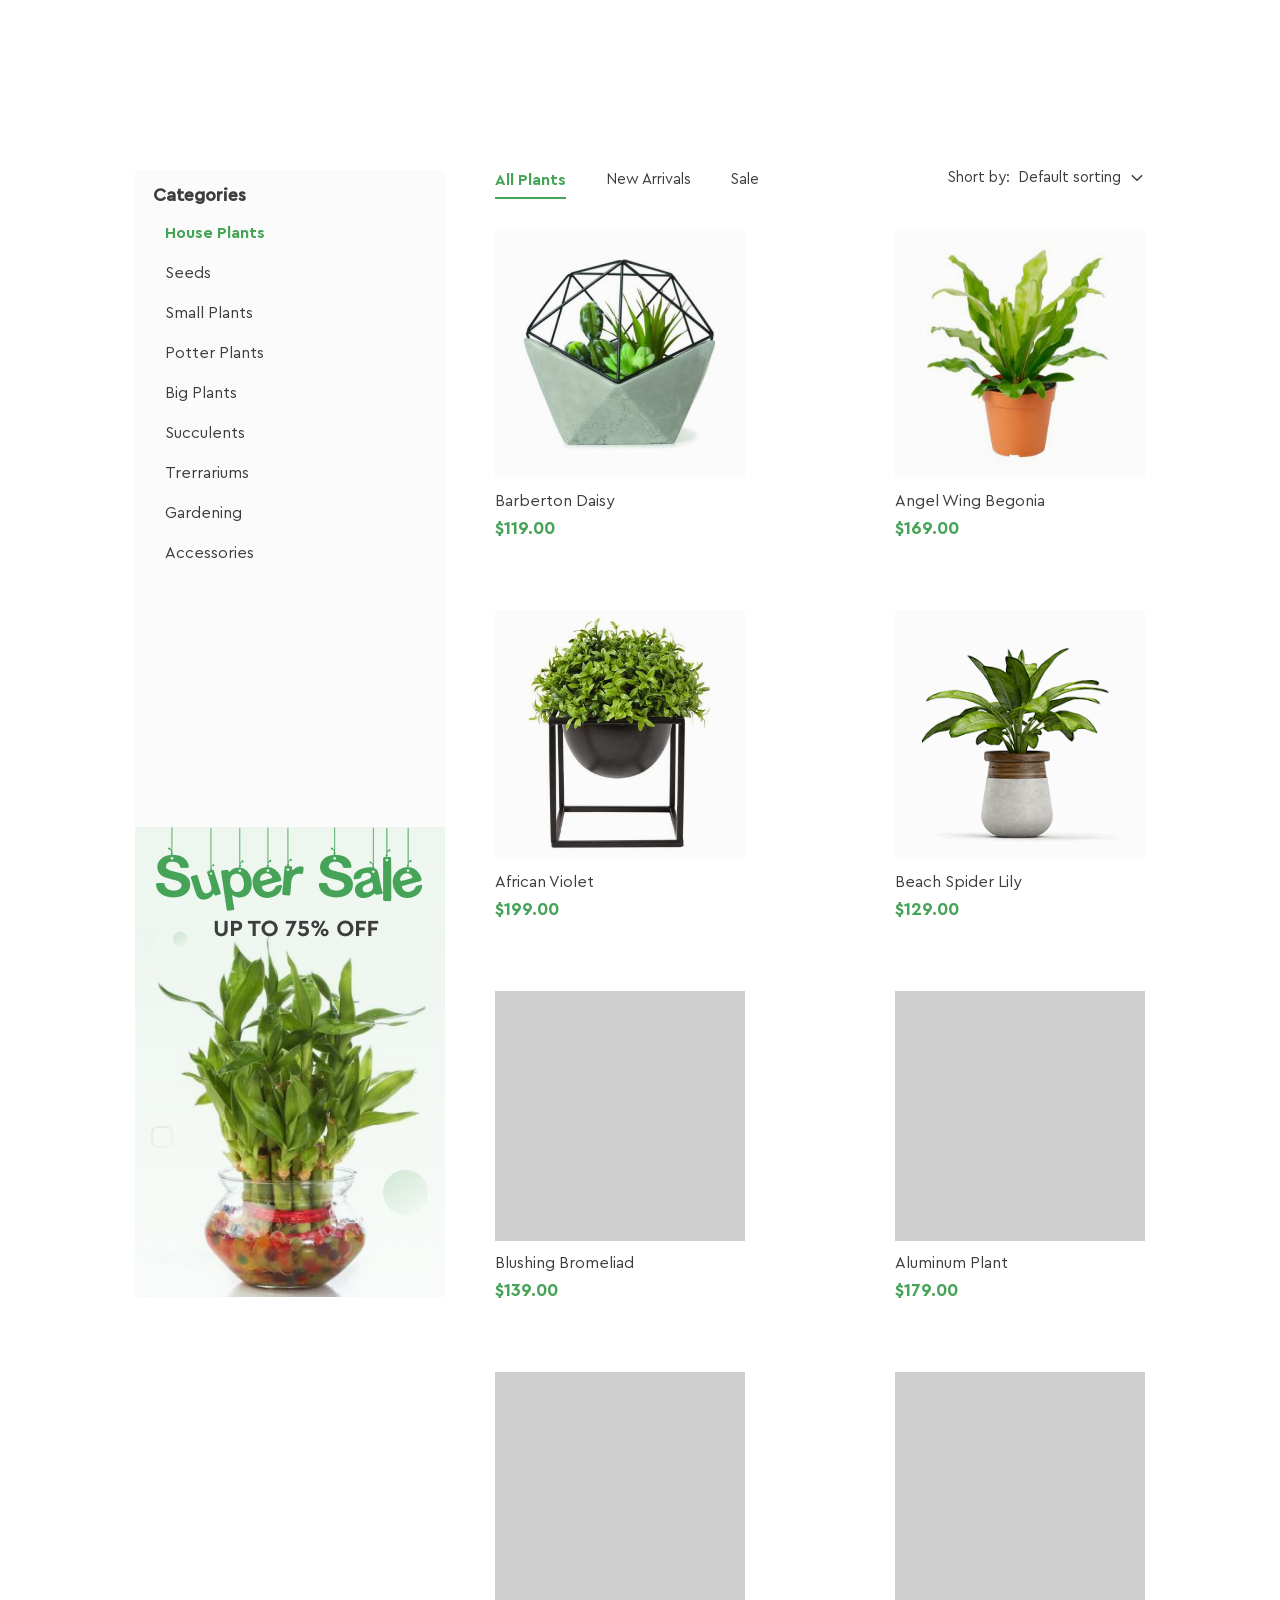
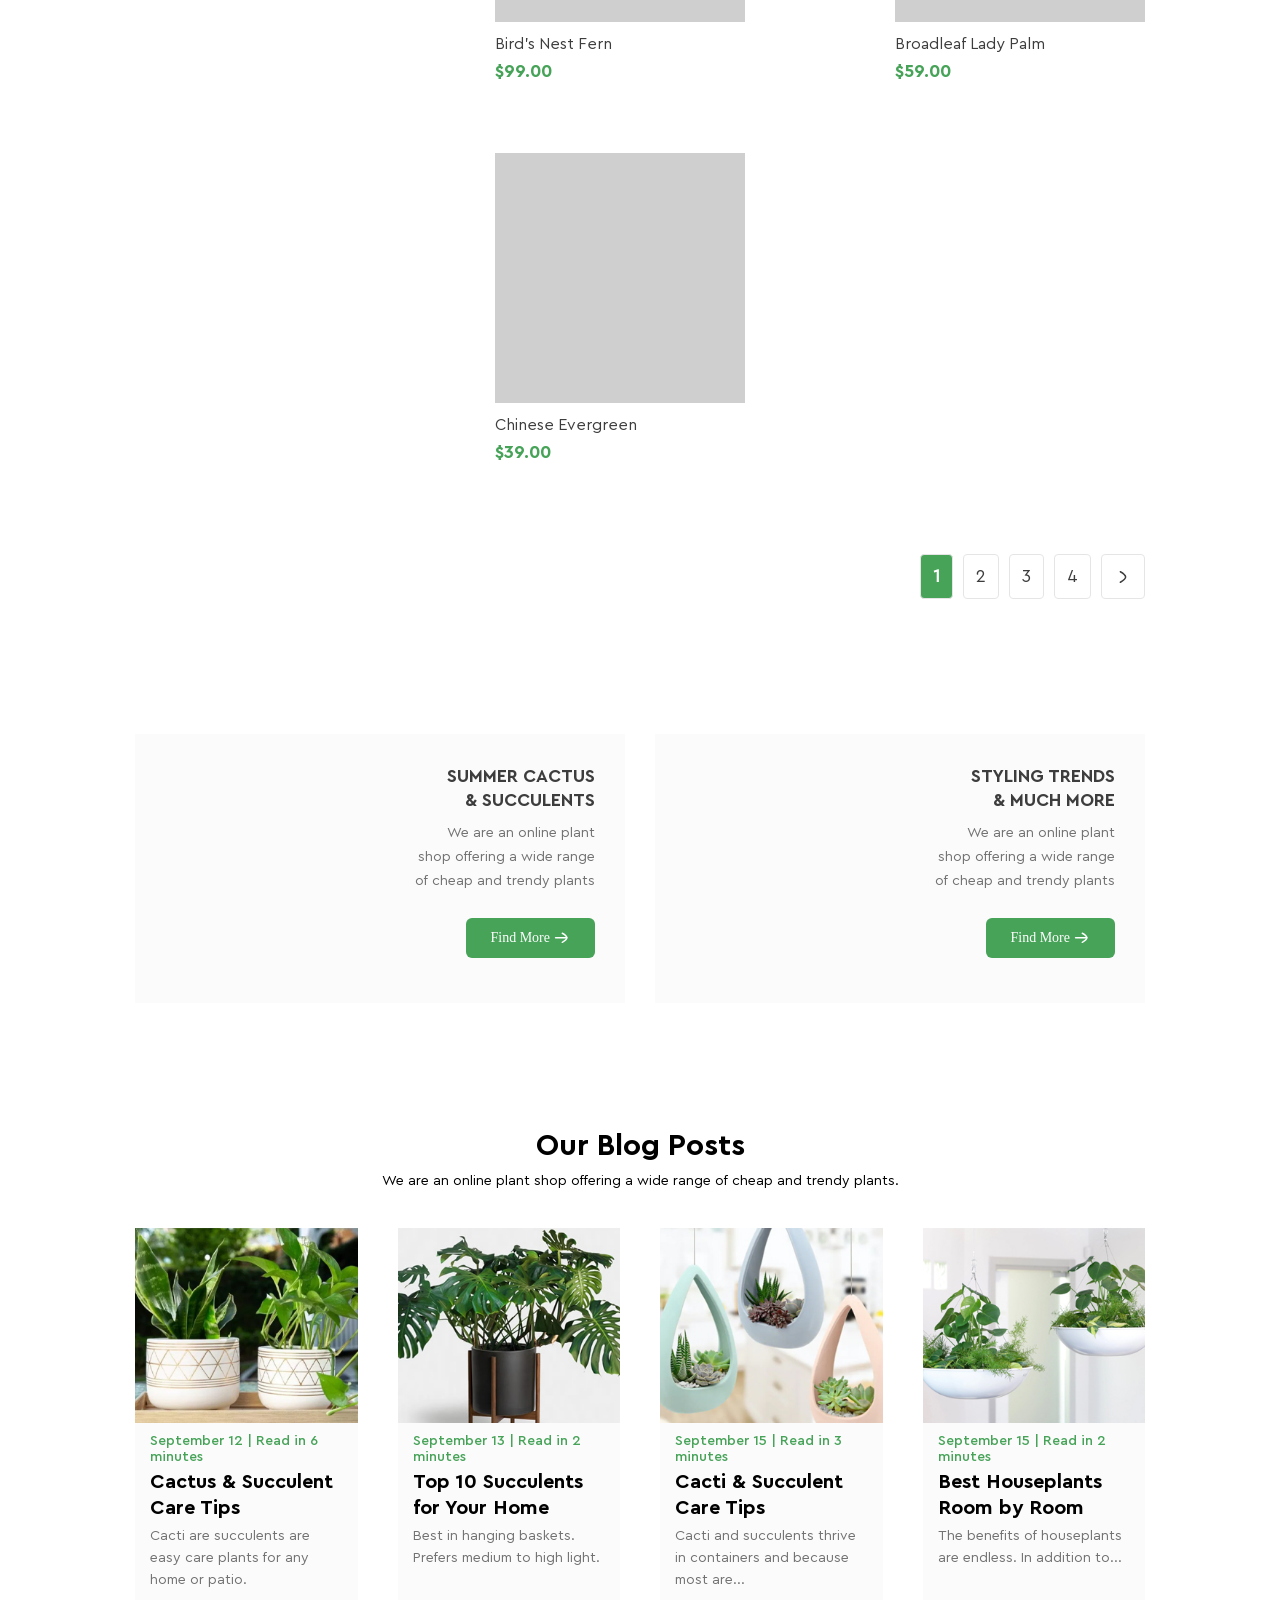
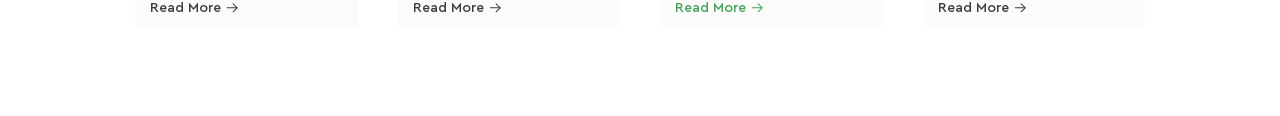
==== index.html @ d8cdb2ea "hw8" ====
<!DOCTYPE html>
<html lang="en">
<head>
    <meta charset="UTF-8">
    <meta name="viewport" content="width=device-width, initial-scale=1.0">
    <link rel="stylesheet" href="./style/style.css">
    <title>Document</title>
</head>
<body>
    <main class="page">
        <aside class="sidebar">
            <section class="categories">
                <h3 class="categories_title">Categories</h3>
                <ul class="list_sidebar">
                    <li class="menu-item active">House Plants</li>
                    <li class="menu-item">Seeds</li>
                    <li class="menu-item">Small Plants</li>
                    <li class="menu-item">Potter Plants</li>
                    <li class="menu-item">Big Plants</li>
                    <li class="menu-item">Succulents</li>
                    <li class="menu-item">Trerrariums</li>
                    <li class="menu-item">Gardening</li>
                    <li class="menu-item">Accessories</li>
                </ul>
            </section>
            <section>
                <img class="img_sale" src="./image/Super Sale Banner.jpg" alt="Super Sale"> 
            </section>
        </aside>
        <section class="content">
            <div class="topbar">
                <ul class="list_topbar">
                    <li class="li_topbar_active">All Plants</li>
                    <li class="li_topbar">New Arrivals</li>
                    <li class="li_topbar">Sale</li> 
                </ul>
                <div class="sort">
                    <p class="sort_text">Short by:</p>
                    <p class="sort_text">Default sorting</p>
                    <img class="img_arrow_down" src="./image/Arrow - Down 2.svg" alt="Arrow - Down">
                </div>  
            </div>
            <div class="products">
                <div class="card">
                    <div class="card_img"><img class="card_foto" src="./image/flower1.png" alt="">
                    </div>
                    <p class="card_name">Barberton Daisy</p>
                    <p class="card_price">$119.00</p>
                </div>
                <div class="card">
                    <div class="card_img"><img class="card_foto" src="./image/flower2.jpg" alt=""></div>
                    <p class="card_name">Angel Wing Begonia</p>
                    <p class="card_price">$169.00</p>
                </div>
                <div class="card">
                    <div class="card_img"><img class="card_foto" src="./image/flower3.png" alt=""></div>
                    <p class="card_name">African Violet</p>
                 <p class="card_price">$199.00</p>
                </div>
                <div class="card">
                    <div class="card_img"><img class="card_foto4" src="./image/flower4.png" alt=""></div>
                    <p class="card_name">Beach Spider Lily</p>
                    <p class="card_price">$129.00</p>
                </div>
                <div class="card">
                    <div class="card_img"><img class="card_foto" src="./image/flower5.png" alt=""></div>
                    <p class="card_name">Blushing Bromeliad</p>
                    <p class="card_price">$139.00</p>
                </div>
                <div class="card">
                    <div class="card_img"><img class="card_foto" src="./image/flower6.png" alt=""></div>
                    <p class="card_name">Aluminum Plant</p>
                    <p class="card_price">$179.00</p>
                </div>
                <div class="card">
                    <div class="card_img"><img class="card_foto" src="./image/flower7.png" alt=""></div>
                    <p class="card_name">Bird's Nest Fern</p>
                    <p class="card_price">$99.00</p>
                </div>
                <div class="card">
                    <div class="card_img"><img class="card_foto" src="./image/flower8.jpg" alt=""></div>
                    <p class="card_name">Broadleaf Lady Palm</p>
                    <p class="card_price">$59.00</p>
                </div>
                <div class="card">
                    <div class="card_img"><img class="card_foto" src="./image/flower9.png" alt=""></div>
                    <p class="card_name">Chinese Evergreen</p>
                    <p class="card_price">$39.00</p>
                </div>
            </div>
            <div class="pagination">
                <button class="pag_btn active">1</button>
                <button class="pag_btn">2</button>
                <button class="pag_btn">3</button>
                <button class="pag_btn">4</button>
                <button class="pag_btn"><svg xmlns="http://www.w3.org/2000/svg" width="18" height="18" viewBox="0 0 18 18" fill="none">
                    <path d="M6.375 3.75C6.375 3.75 11.625 6.858 11.625 9C11.625 11.1413 6.375 14.25 6.375 14.25" stroke="#3D3D3D" stroke-width="1.5" stroke-linecap="round" stroke-linejoin="round"/>
                </svg></button>
            </div>    
        </section>
        
    </main>
    <section class="blog">
        <div class="container">
            <div class="promo">
                <div class="promo_card">
                    <img class="promo_img" src="./image/promo_img1.png" alt="Promo1">
                    <div class="promo_text">
                    <h3 class="promo_title">SUMMER CACTUS<br>&amp; SUCCULENTS</h3>
                    <p class="promo_desc">We are an online plant shop offering a wide range of cheap and trendy plants</p>
                    <a class="promo_btn" href="#">Find More <svg xmlns="http://www.w3.org/2000/svg" width="18" height="18" viewBox="0 0 18 18" fill="none">
                        <path d="M14.8126 8.79428H3.56258" stroke="white" stroke-width="1.5" stroke-linecap="round" stroke-linejoin="round"/>
                        <path d="M10.2748 4.2759C10.2748 4.2759 14.8123 6.72165 14.8123 8.79315C14.8123 10.8662 10.2748 13.3127 10.2748 13.3127" stroke="white" stroke-width="1.5" stroke-linecap="round" stroke-linejoin="round"/></svg>
                    </a>
                    </div>
                </div>
                <div class="promo_card">
                    <img class="promo_img" src="./image/promo_img2.png" alt="Promo2">
                    <div class="promo_text">
                    <h3 class="promo_title">STYLING TRENDS<br>&amp; MUCH MORE</h3>
                    <p class="promo_desc">We are an online plant shop offering a wide range of cheap and trendy plants</p>
                    <a class="promo_btn" href="#">Find More <svg xmlns="http://www.w3.org/2000/svg" width="18" height="18" viewBox="0 0 18 18" fill="none">
                            <path d="M14.8126 8.79428H3.56258" stroke="white" stroke-width="1.5" stroke-linecap="round" stroke-linejoin="round"/>
                            <path d="M10.2748 4.2759C10.2748 4.2759 14.8123 6.72165 14.8123 8.79315C14.8123 10.8662 10.2748 13.3127 10.2748 13.3127" stroke="white" stroke-width="1.5" stroke-linecap="round" stroke-linejoin="round"/></svg>
                    </a>
                    </div>
                </div>
            </div>

        <div class="blog_header">
        <h2 class="blog_title">Our Blog Posts</h2>
        <p class="blog_subtitle">We are an online plant shop offering a wide range of cheap and trendy plants.</p>
        </div>

    <div class="posts">
      <article class="post">
        <img class="post_img" src="./image/post_img1.jpg" alt="">
        <div class="post_body">
          <p class="post_meta">September 12 | Read in 6 minutes</p>
          <h4 class="post_title">Cactus &amp; Succulent Care Tips</h4>
          <p class="post_desc">Cacti are succulents are easy care plants for any home or patio.</p>
          <a class="post_link" href="#">Read More <svg xmlns="http://www.w3.org/2000/svg" width="16" height="16" viewBox="0 0 16 16" fill="none">
                <path d="M2.66666 7.81714C2.66666 7.56401 2.85476 7.35481 3.09881 7.3217L3.16666 7.31714L13.1667 7.31714C13.4428 7.31714 13.6667 7.541 13.6667 7.81714C13.6667 8.07027 13.4786 8.27947 13.2345 8.31257L13.1667 8.31714H3.16666C2.89051 8.31714 2.66666 8.09328 2.66666 7.81714Z" fill="#3D3D3D"/>
                <path d="M8.78066 4.15517C8.58498 3.96033 8.5843 3.64375 8.77914 3.44807C8.95627 3.27018 9.23401 3.25344 9.43006 3.39825L9.48624 3.44655L13.5196 7.46255C13.698 7.6402 13.7142 7.91895 13.5683 8.11499L13.5196 8.17114L9.48627 12.1878C9.29061 12.3827 8.97403 12.382 8.77917 12.1863C8.60203 12.0085 8.58646 11.7307 8.7321 11.5352L8.78063 11.4792L12.458 7.81666L8.78066 4.15517Z" fill="#3D3D3D"/></svg>
            </a>
        </div>
      </article>

      <article class="post">
        <img class="post_img" src="./image/post_img2.jpg" alt="">
        <div class="post_body">
          <p class="post_meta">September 13 | Read in 2 minutes</p>
          <h4 class="post_title">Top 10 Succulents for Your Home</h4>
          <p class="post_desc">Best in hanging baskets. Prefers medium to high light.</p>
          <a class="post_link" href="#">Read More 
                <svg class="img_arrow" xmlns="http://www.w3.org/2000/svg" width="16" height="16" viewBox="0 0 16 16" fill="none">
                <path d="M2.66666 7.81714C2.66666 7.56401 2.85476 7.35481 3.09881 7.3217L3.16666 7.31714L13.1667 7.31714C13.4428 7.31714 13.6667 7.541 13.6667 7.81714C13.6667 8.07027 13.4786 8.27947 13.2345 8.31257L13.1667 8.31714H3.16666C2.89051 8.31714 2.66666 8.09328 2.66666 7.81714Z" fill="#3D3D3D"/>
                <path d="M8.78066 4.15517C8.58498 3.96033 8.5843 3.64375 8.77914 3.44807C8.95627 3.27018 9.23401 3.25344 9.43006 3.39825L9.48624 3.44655L13.5196 7.46255C13.698 7.6402 13.7142 7.91895 13.5683 8.11499L13.5196 8.17114L9.48627 12.1878C9.29061 12.3827 8.97403 12.382 8.77917 12.1863C8.60203 12.0085 8.58646 11.7307 8.7321 11.5352L8.78063 11.4792L12.458 7.81666L8.78066 4.15517Z" fill="#3D3D3D"/></svg>
            </a>
        </div>
      </article>

      <article class="post">
        <img class="post_img" src="./image/post_img3.jpg" alt="">
        <div class="post_body">
          <p class="post_meta">September 15 | Read in 3 minutes</p>
          <h4 class="post_title">Cacti &amp; Succulent Care Tips</h4>
          <p class="post_desc">Cacti and succulents thrive in containers and because most are...</p>
          <a class="post_link active" href="#">Read More <svg xmlns="http://www.w3.org/2000/svg" width="16" height="16" viewBox="0 0 16 16" fill="none">
                <path d="M2.66666 7.81714C2.66666 7.56401 2.85476 7.35481 3.09881 7.3217L3.16666 7.31714L13.1667 7.31714C13.4428 7.31714 13.6667 7.541 13.6667 7.81714C13.6667 8.07027 13.4786 8.27947 13.2345 8.31257L13.1667 8.31714H3.16666C2.89051 8.31714 2.66666 8.09328 2.66666 7.81714Z" fill="#46A358"/>
                <path d="M8.78066 4.15517C8.58498 3.96033 8.5843 3.64375 8.77914 3.44807C8.95627 3.27018 9.23401 3.25344 9.43006 3.39825L9.48624 3.44655L13.5196 7.46255C13.698 7.6402 13.7142 7.91895 13.5683 8.11499L13.5196 8.17114L9.48627 12.1878C9.29061 12.3827 8.97403 12.382 8.77917 12.1863C8.60203 12.0085 8.58646 11.7307 8.7321 11.5352L8.78063 11.4792L12.458 7.81666L8.78066 4.15517Z" fill="#46A358"/></svg>
            </a>
        </div>
      </article>

      <article class="post">
        <img class="post_img" src="./image/post_img4.jpg" alt="">
        <div class="post_body">
          <p class="post_meta">September 15 | Read in 2 minutes</p>
          <h4 class="post_title">Best Houseplants Room by Room</h4>
          <p class="post_desc">The benefits of houseplants are endless. In addition to...</p>
          <a class="post_link" href="#">Read More <svg xmlns="http://www.w3.org/2000/svg" width="16" height="16" viewBox="0 0 16 16" fill="none">
                <path d="M2.66666 7.81714C2.66666 7.56401 2.85476 7.35481 3.09881 7.3217L3.16666 7.31714L13.1667 7.31714C13.4428 7.31714 13.6667 7.541 13.6667 7.81714C13.6667 8.07027 13.4786 8.27947 13.2345 8.31257L13.1667 8.31714H3.16666C2.89051 8.31714 2.66666 8.09328 2.66666 7.81714Z" fill="#3D3D3D"/>
                <path d="M8.78066 4.15517C8.58498 3.96033 8.5843 3.64375 8.77914 3.44807C8.95627 3.27018 9.23401 3.25344 9.43006 3.39825L9.48624 3.44655L13.5196 7.46255C13.698 7.6402 13.7142 7.91895 13.5683 8.11499L13.5196 8.17114L9.48627 12.1878C9.29061 12.3827 8.97403 12.382 8.77917 12.1863C8.60203 12.0085 8.58646 11.7307 8.7321 11.5352L8.78063 11.4792L12.458 7.81666L8.78066 4.15517Z" fill="#3D3D3D"/></svg>
            </a>
        </div>
      </article>
    </div>

  </div>
</section> 
</body>
</html>
---- style/style.css ----
*{
    margin: 0;
    padding: 0;
    box-sizing: border-box;
    list-style-type: none;
    text-decoration: none;
    border: none;
}

@font-face {
    font-family: 'Cera Pro Regular';
    src: url('../fonts/CeraPro-Regular.eot');
    src: local('Cera Pro Regular'), local('CeraPro-Regular'),
         url('../fonts/CeraPro-Regular.eot?#iefix') format('embedded-opentype'),
         url('../fonts/CeraPro-Regular.woff2') format('woff2'),
         url('../fonts/CeraPro-Regular.woff') format('woff'),
         url('../fonts/CeraPro-Regular.ttf') format('truetype');
}

@font-face {
    font-family: 'Cera Pro Medium';
    src: url('../fonts/CeraPro-Medium.eot');
    src: local('Cera Pro Medium'), local('CeraPro-Medium'),
         url('../fonts/CeraPro-Medium.eot?#iefix') format('embedded-opentype'),
         url('../fonts/CeraPro-Medium.woff2') format('woff2'),
         url('../fonts/CeraPro-Medium.woff') format('woff'),
         url('../fonts/CeraPro-Medium.ttf') format('truetype');
}

@font-face {
    font-family: 'Cera Pro Bold';
    src: url('../fonts/CeraPro-Bold.eot');
    src: local('Cera Pro Bold'), local('CeraPro-Bold'),
         url('../fonts/CeraPro-Bold.eot?#iefix') format('embedded-opentype'),
         url('../fonts/CeraPro-Bold.woff2') format('woff2'),
         url('../fonts/CeraPro-Bold.woff') format('woff'),
         url('../fonts/CeraPro-Bold.ttf') format('truetype');
}

main.page{
    margin: 170px 135px 90px 135px;
    gap: 50px;
    display: flex;
    align-items: flex-start;
    min-height: calc(100vh - 170px - 90px);
}

aside.sidebar{
    flex-direction: column;
}

section.categories{
    background: #FBFBFB;  
    padding: 14px 18px;
}


h3.categories_title{
    color: #3D3D3D;
    font-family: "Cera Pro Medium";
    font-size: 18px;
    margin: 0 0 16px;
}

ul.list_sidebar{
    color: #3D3D3D;
    font-family: "Cera Pro Regular";
    font-size: 16px;
    margin: 0 12px;
    margin-bottom: 250px;      
}

.img_sale{
    width: 310px;
    height: auto;
}

li.menu-item.active{
    font-family: "Cera Pro Bold";
    margin-bottom: 20px;
    color: #46A358 
}

li.menu-item{
    margin-bottom: 20px;
}

section.content{
    display: flex;
    flex-direction: column;
    flex: 1;
    
}

.topbar{
    display: flex;
    justify-content: space-between;
    align-items: start;
    margin-bottom: 30px;
    width: 100%;
}

ul.list_topbar{
    display: flex;
    gap: 40px;
    color: #3D3D3D;
}

.li_topbar_active{
    font-family: "Cera Pro Bold"; 
    color: #46A358;
    padding-bottom: 7px;
    border-bottom: 2px solid #46A358
}

.li_topbar{
    color: #3D3D3D;
    font-family: "Cera Pro Regular";
    font-size: 15px;
    padding: 0 0 7px 0;
    border-bottom: 2px solid transparent;
}

div.sort{
    color: #3D3D3D;
    font-family: "Cera Pro Regular";
    font-size: 15px;
    align-items: center;
    display: flex;
    align-items: start;
    gap: 8px;
}
.sort_text{
    line-height: 1;
}

.img_arrow_down{
    width: 16px;       
    height: 16px;
}

div.products{
    flex: 1;
    display: flex;
    flex-wrap: wrap;
    gap: 70px 30px;
    justify-content: space-between;
}



.card_img{        
    background: #FBFBFB;
    display: flex;
    align-items: center;
    justify-content: center;
}

.card_foto{
    width: 250px;           
    height: 250px;
    object-fit: contain; 
    display: block;
    background:lightgray 50% / cover no-repeat;
    mix-blend-mode: multiply;
}

.card_name{
    color: #3D3D3D;
    font-family: "Cera Pro Regular";
    font-size: 16px;
    margin: 12px 0 6px;
    font-size: 16px;
    color: #3D3D3D;
}

.card_price{
    color: #3D3D3D;
    font-family: "Cera Pro Bold";
    font-size: 18px;
    font-weight: 700;
    color: #46A358;
}

.card_foto4{
    width: 250px;           
    height: 250px;
    object-fit: contain; 
    display: block;
}

.pagination{
    margin-top:auto;
    display: flex;
    justify-content: flex-end;
    margin-top: 90px;  
    gap: 10px;
}

.pag_btn{
    padding: 10px 12px;
    border: 1px solid #E5E5E5;
    background: #fff;
    border-radius: 4px;
    cursor: pointer;
    display: flex;
    align-items: center;
    justify-content: center;
    color: #3D3D3D;
    font-weight: 300;
    font-family: "Cera Pro Regular";
    font-size: 18px;
}

.pag_btn.active{
    font-weight: 700;
    background: #46A358;
    color: #FFF;
}

section.blog{
    margin: 0 135px 90px 135px;
}

.promo{
    display: flex;
    padding-top: 45px;
    gap: 30px
}

.promo_card{
    flex: 1;
    background: #FBFBFB;
    display: flex;
    align-items: center;
    padding: 30px 30px 45px 30px;
    min-height: 250px;
}

.promo_img{
    width: 290px;
    height: 290px;
    display: block;
    flex-shrink: 0;
    background: url(<path-to-image>) lightgray -5px 0px / 101.742% 100% no-repeat;
    mix-blend-mode: multiply;
    position: absolute;
    margin-bottom: 30px;
}

.promo_text{
    text-align: right;
    flex: 1;
}

.promo_title{
    margin-bottom: 9px;
    color: #3D3D3D;
    font-family: "Cera Pro Bold";
    font-size: 18px;
    line-height: 24px;
    text-transform: uppercase; 
}

.promo_desc{
    margin: 0 0 25px 250px;
    color: #727272;
    font-family: "Cera Pro Regular";
    font-size: 14px;
    font-style: normal;
    line-height: 24px;
}

.promo_btn{
    display: inline-flex;
    align-items: center;
    justify-content: center;
    gap: 2px;
    border-radius: 6px;
    background: #46A358;
    color: #FFF;
    font-family: "Cera Pro";
    font-size: 14px;
    font-style: normal;
    font-weight: 500;
    line-height: 20px;
    padding: 10px 25px;
}

.blog_header{
    text-align: center;
    margin-top: 135px;
}

.blog_title{
    margin-bottom: 15px;
    text-align: center;
    font-family: "Cera Pro Bold";
    font-size: 30px;
    line-height: 16px; 
}

.blog_subtitle{
    margin-bottom: 35px;
    text-align: center;
    font-family: "Cera Pro Regular";
    font-size: 14px;
    line-height: 24px;
}

.posts{
    display: flex;
    gap: 40px;

}

.post{
    flex: 1;
    display: flex;
    flex-direction: column;
}

.post_body{
    display: flex;
    flex-direction: column;
    flex: 1;
    padding: 10px 15px;
    background: #FBFBFB;
}

.post_img{
    width: 100%;
    height: 195px;
    object-fit: cover;
    display: block;
}

.post_meta{
    margin-bottom: 4px;  
    color: #46A358;
    font-family: "Cera Pro Medium";
    font-size: 14px;
    line-height: 16px;
}

.post_title{
    margin-bottom: 4px;
    font-family: "Cera Pro Bold";
    font-size: 20px;
    line-height: 26px;
}

.post_desc{
    margin-bottom: 9px;
    color: #727272;
    font-family: "Cera Pro Regular";
    font-size: 14px;
    line-height: 22px;
}

.post_link{
    margin-top: auto; 
    display: inline-flex;
    align-items: center;
    gap: 3px;
    color: #3D3D3D;
    font-family: "Cera Pro Medium";
    font-size: 14px;
    line-height: 16px;
}

.post_link.active{
    color: #46A358;
}
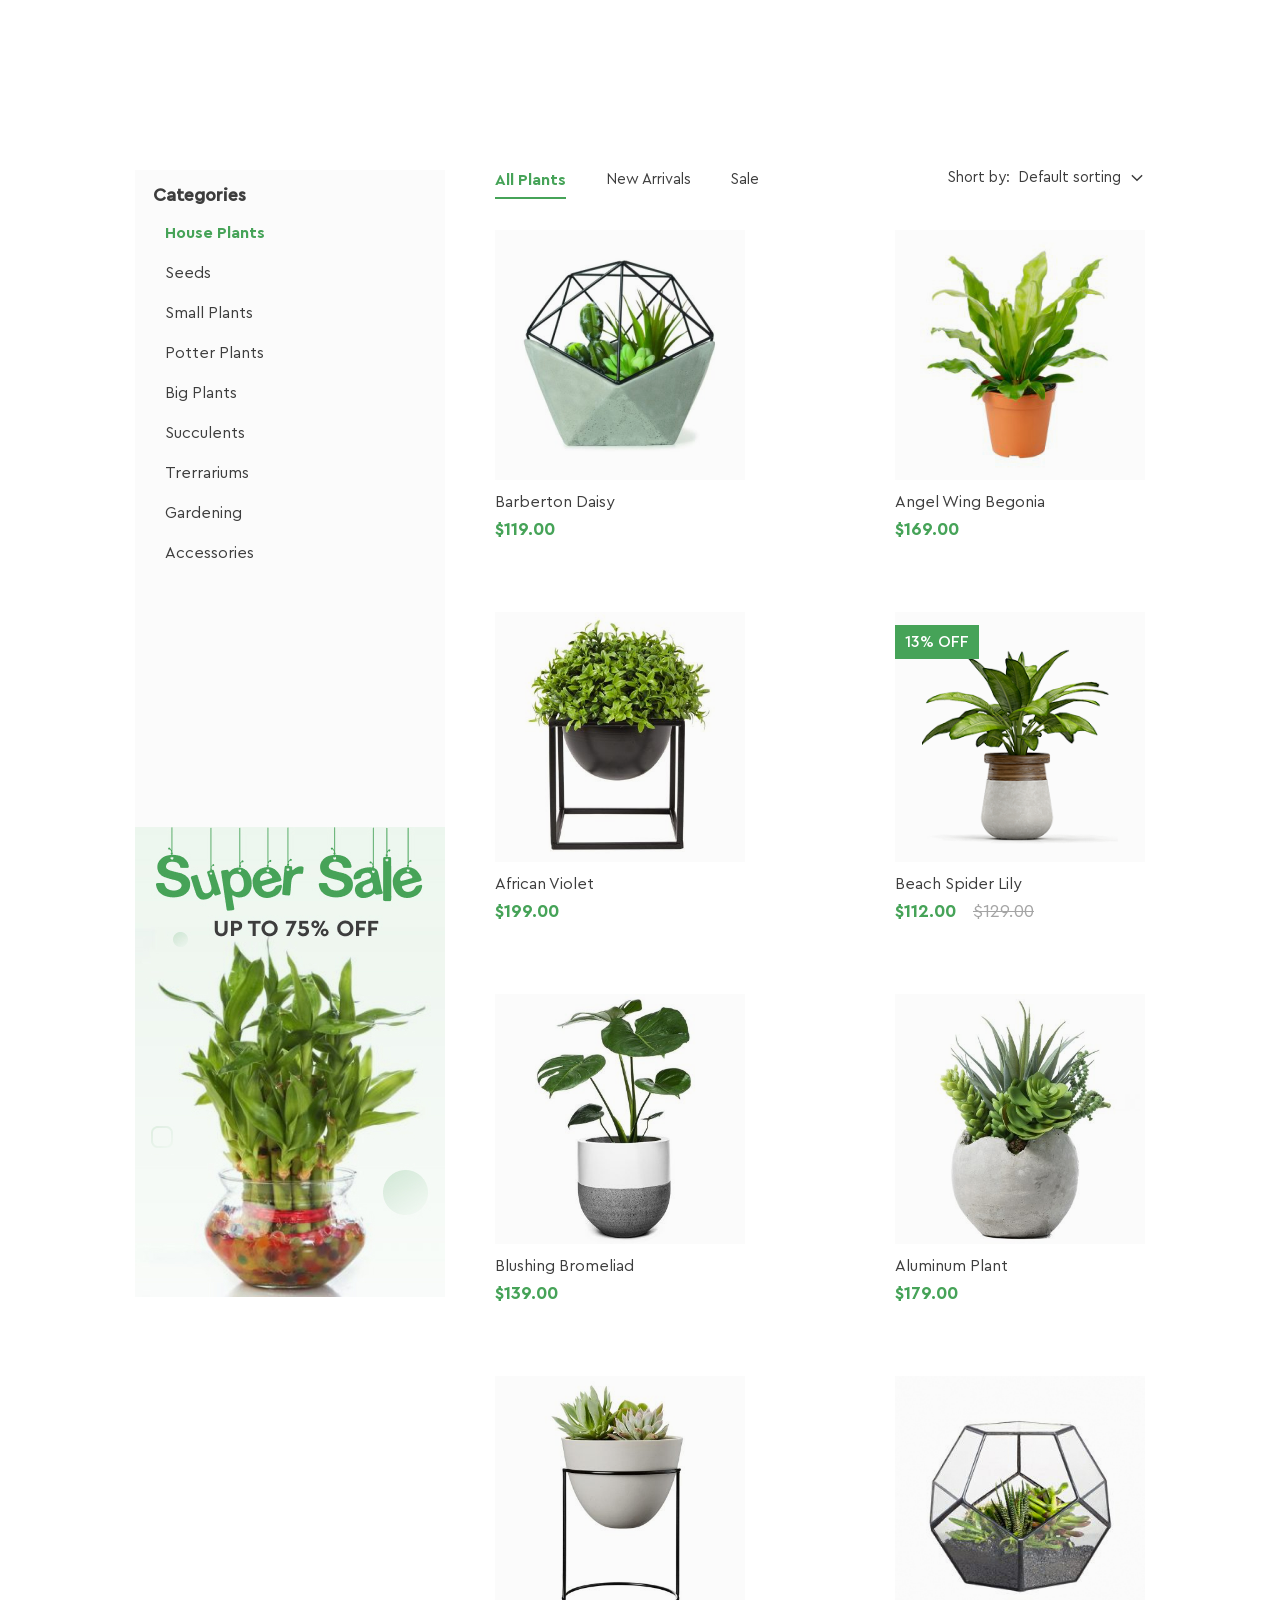
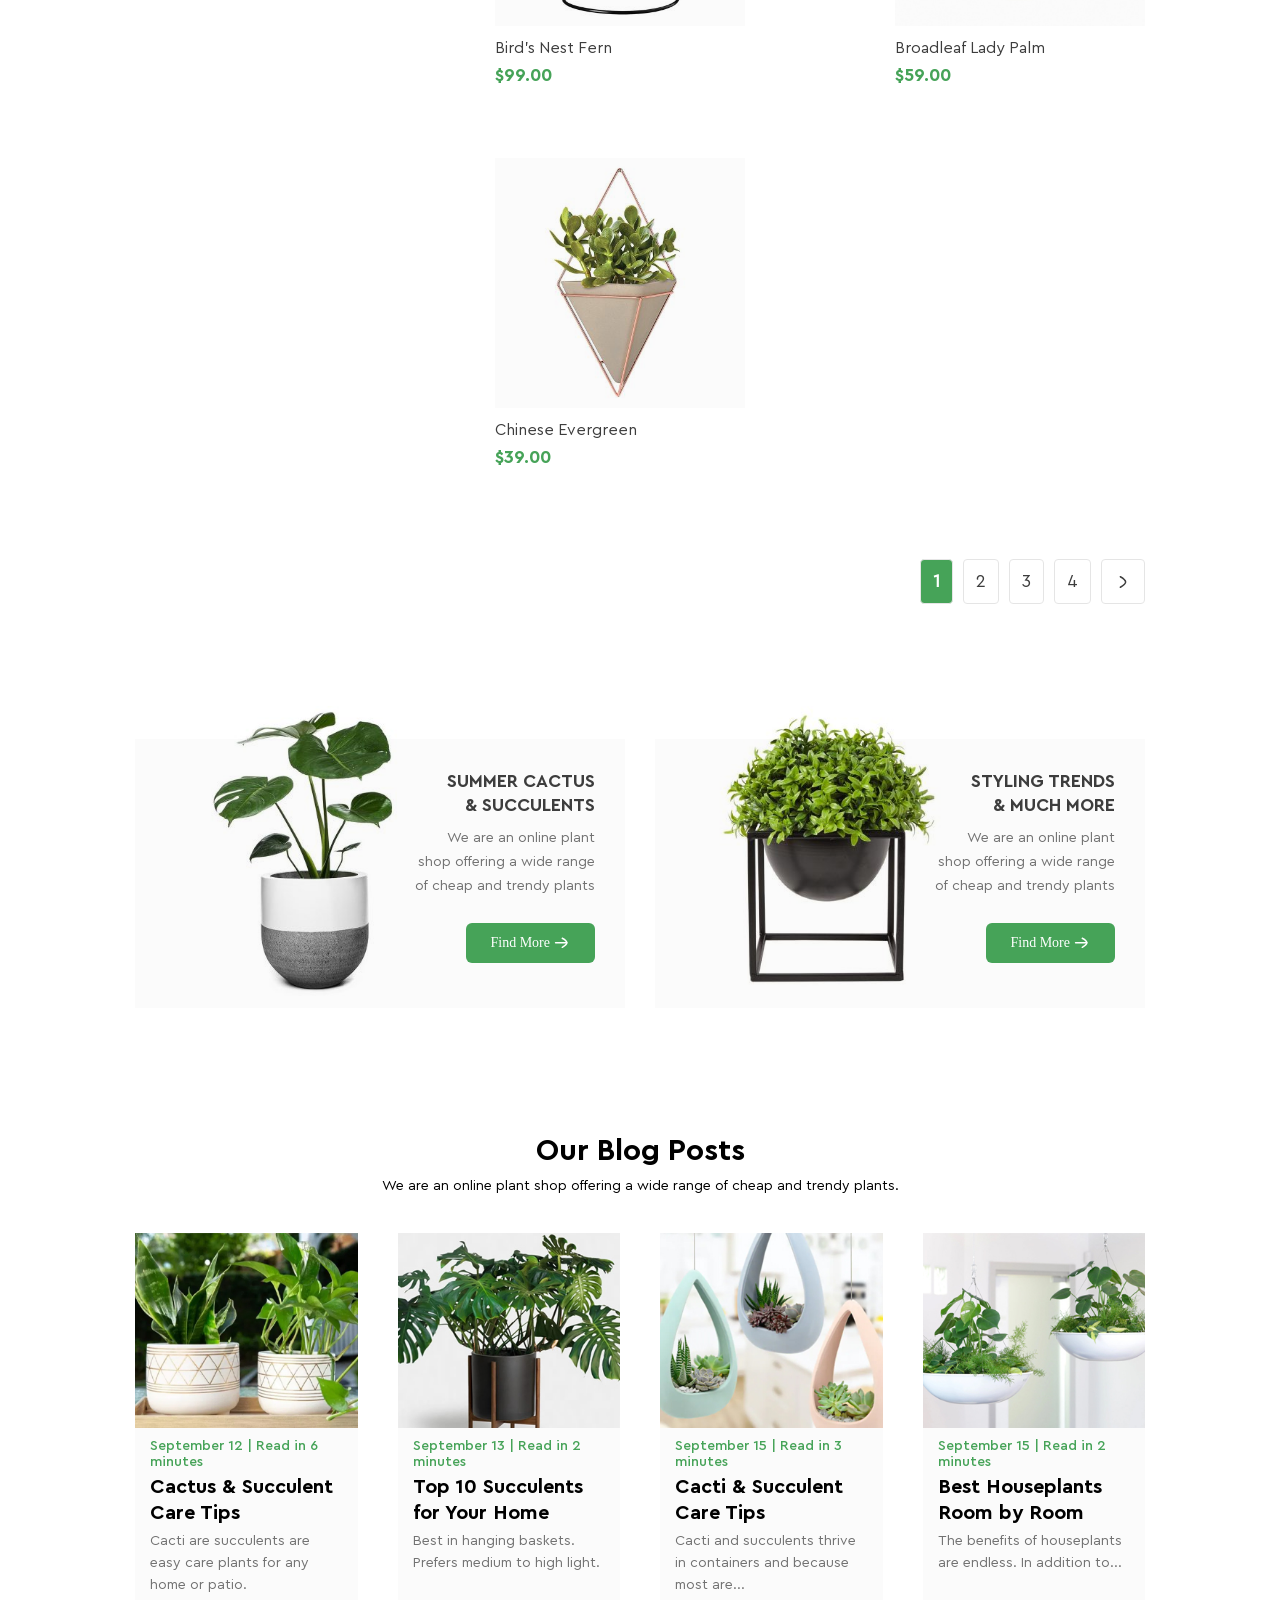
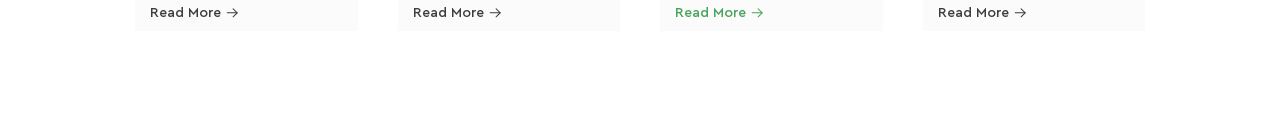
==== commit c8ce4c60: "hw9" ====
--- a/index.html
+++ b/index.html
@@ -44,46 +44,267 @@
                 <div class="card">
                     <div class="card_img"><img class="card_foto" src="./image/flower1.png" alt="">
                     </div>
+                    <div class="card_actions">
+                        <button class="action_btn" aria-label="Add to cart">
+                            <svg xmlns="http://www.w3.org/2000/svg" width="20" height="20" viewBox="0 0 20 20" fill="none">
+                                <g clip-path="url(#clip0_2_1949)">
+                                <path d="M14.294 16.8745H8.24077C5.65655 16.8745 3.55412 14.7721 3.55412 12.1879V7.38405C3.55412 4.98175 2.35676 2.75813 0.351225 1.4358C-0.00894369 1.19834 -0.108379 0.713895 0.129078 0.353726C0.366535 -0.00648163 0.850939 -0.105956 1.21119 0.131579C2.35606 0.886442 3.28487 1.88204 3.94905 3.02832C4.09258 3.18911 5.24995 4.41584 7.14726 4.41584H16.142C18.596 4.36995 20.5168 6.83267 19.8752 9.20138L18.8397 13.3284C18.3159 15.4163 16.4466 16.8745 14.294 16.8745ZM4.91926 5.53677C5.04912 6.1367 5.11634 6.7553 5.11634 7.38405V12.1879C5.11634 13.9107 6.51796 15.3123 8.24077 15.3123H14.294C15.7291 15.3123 16.9752 14.3401 17.3245 12.9482L18.3599 8.82121C18.7412 7.41373 17.5997 5.95084 16.142 5.97806H7.14722C6.28913 5.97806 5.54224 5.79305 4.91926 5.53677ZM7.85021 19.0226C7.85021 18.4833 7.41307 18.0462 6.87383 18.0462C5.57828 18.0978 5.57942 19.9479 6.87383 19.999C7.41307 19.999 7.85021 19.5618 7.85021 19.0226ZM15.6222 19.0226C15.6222 18.4833 15.1851 18.0462 14.6459 18.0462C13.3503 18.0978 13.3514 19.9479 14.6459 19.999C15.1851 19.999 15.6222 19.5618 15.6222 19.0226ZM16.9231 8.32138C16.9231 7.88998 16.5734 7.54027 16.142 7.54027H7.45966C6.42329 7.58152 6.42407 9.0616 7.45966 9.10249H16.142C16.5734 9.10249 16.9231 8.75279 16.9231 8.32138Z" fill="currentColor"/>
+                                </g>
+                                <defs>
+                                <clipPath id="clip0_2_1949">
+                                <rect width="20" height="20" fill="white"/>
+                                </clipPath>
+                                </defs>
+                            </svg>
+                        </button>
+                        <button class="action_btn" aria-label="Add to wishlist">
+                            <svg xmlns="http://www.w3.org/2000/svg" width="20" height="20" viewBox="0 0 20 20" fill="none">
+                                <path d="M10 18.8873C9.71527 18.8873 9.44077 18.7842 9.22684 18.5968C8.41888 17.8903 7.63992 17.2264 6.95267 16.6408L6.94916 16.6377C4.93423 14.9207 3.19427 13.4378 1.98364 11.9771C0.630341 10.3441 0 8.79578 0 7.10434C0 5.46097 0.563507 3.94485 1.58661 2.83508C2.62192 1.71219 4.04251 1.09375 5.58716 1.09375C6.74164 1.09375 7.79892 1.45874 8.72955 2.1785C9.19922 2.54181 9.62494 2.98645 10 3.5051C10.3752 2.98645 10.8008 2.54181 11.2706 2.1785C12.2012 1.45874 13.2585 1.09375 14.413 1.09375C15.9575 1.09375 17.3782 1.71219 18.4135 2.83508C19.4366 3.94485 20 5.46097 20 7.10434C20 8.79578 19.3698 10.3441 18.0165 11.9769C16.8059 13.4378 15.0661 14.9205 13.0515 16.6374C12.363 17.224 11.5828 17.8889 10.773 18.5971C10.5592 18.7842 10.2846 18.8873 10 18.8873ZM5.58716 2.26532C4.37363 2.26532 3.25882 2.74963 2.44781 3.62915C1.62476 4.52194 1.17142 5.75607 1.17142 7.10434C1.17142 8.52692 1.70013 9.79919 2.88559 11.2296C4.03137 12.6122 5.73563 14.0645 7.70889 15.7462L7.71255 15.7492C8.4024 16.3371 9.18442 17.0036 9.99832 17.7153C10.8171 17.0023 11.6003 16.3347 12.2916 15.7458C14.2647 14.0642 15.9688 12.6122 17.1146 11.2296C18.2999 9.79919 18.8286 8.52692 18.8286 7.10434C18.8286 5.75607 18.3752 4.52194 17.5522 3.62915C16.7413 2.74963 15.6264 2.26532 14.413 2.26532C13.524 2.26532 12.7078 2.54791 11.9872 3.10516C11.3449 3.60199 10.8975 4.23004 10.6352 4.66949C10.5003 4.89548 10.2629 5.03036 10 5.03036C9.73709 5.03036 9.49966 4.89548 9.36478 4.66949C9.10263 4.23004 8.65524 3.60199 8.01285 3.10516C7.29218 2.54791 6.47598 2.26532 5.58716 2.26532Z" fill="currentColor"/>
+                            </svg>
+                        </button>
+                        <button class="action_btn" aria-label="Search">
+                            <svg xmlns="http://www.w3.org/2000/svg" width="20" height="20" viewBox="0 0 20 20" fill="none">
+                                <path d="M14.5656 16.0023C10.5704 19.1859 4.98549 18.3049 2.02729 14.6536C-0.827886 11.1285 -0.64932 6.04314 2.44811 2.82458C5.64856 -0.50074 10.6802 -0.944658 14.3277 1.78316C15.6345 2.76027 16.6104 4.00337 17.246 5.50807C17.8853 7.02151 18.0795 8.59614 17.8578 10.2201C17.6368 11.8365 16.9918 13.2769 15.9423 14.6212C16.0272 14.6767 16.1178 14.7167 16.1827 14.7816C17.3365 15.9305 18.4859 17.0836 19.6397 18.2325C19.9132 18.5047 20.0493 18.8218 19.9682 19.204C19.8071 19.9644 18.9018 20.2579 18.3211 19.7359C18.0489 19.4918 17.7985 19.2227 17.54 18.9642C16.5923 18.0171 15.6451 17.0693 14.6973 16.1221C14.658 16.0847 14.6168 16.0497 14.5656 16.0023ZM15.9529 8.98636C15.9629 5.12659 12.8468 2.00605 8.97825 2.00043C5.12035 1.99481 2.00669 5.09037 1.98983 8.94765C1.97297 12.8168 5.08289 15.9461 8.96326 15.9642C12.8055 15.9823 15.9429 12.8499 15.9529 8.98636Z" fill="currentColor"/>
+                            </svg> 
+                        </button>
+                    </div>
                     <p class="card_name">Barberton Daisy</p>
                     <p class="card_price">$119.00</p>
                 </div>
                 <div class="card">
                     <div class="card_img"><img class="card_foto" src="./image/flower2.jpg" alt=""></div>
+                    <div class="card_actions">
+                        <button class="action_btn" aria-label="Add to cart">
+                            <svg xmlns="http://www.w3.org/2000/svg" width="20" height="20" viewBox="0 0 20 20" fill="none">
+                                <g clip-path="url(#clip0_2_1949)">
+                                <path d="M14.294 16.8745H8.24077C5.65655 16.8745 3.55412 14.7721 3.55412 12.1879V7.38405C3.55412 4.98175 2.35676 2.75813 0.351225 1.4358C-0.00894369 1.19834 -0.108379 0.713895 0.129078 0.353726C0.366535 -0.00648163 0.850939 -0.105956 1.21119 0.131579C2.35606 0.886442 3.28487 1.88204 3.94905 3.02832C4.09258 3.18911 5.24995 4.41584 7.14726 4.41584H16.142C18.596 4.36995 20.5168 6.83267 19.8752 9.20138L18.8397 13.3284C18.3159 15.4163 16.4466 16.8745 14.294 16.8745ZM4.91926 5.53677C5.04912 6.1367 5.11634 6.7553 5.11634 7.38405V12.1879C5.11634 13.9107 6.51796 15.3123 8.24077 15.3123H14.294C15.7291 15.3123 16.9752 14.3401 17.3245 12.9482L18.3599 8.82121C18.7412 7.41373 17.5997 5.95084 16.142 5.97806H7.14722C6.28913 5.97806 5.54224 5.79305 4.91926 5.53677ZM7.85021 19.0226C7.85021 18.4833 7.41307 18.0462 6.87383 18.0462C5.57828 18.0978 5.57942 19.9479 6.87383 19.999C7.41307 19.999 7.85021 19.5618 7.85021 19.0226ZM15.6222 19.0226C15.6222 18.4833 15.1851 18.0462 14.6459 18.0462C13.3503 18.0978 13.3514 19.9479 14.6459 19.999C15.1851 19.999 15.6222 19.5618 15.6222 19.0226ZM16.9231 8.32138C16.9231 7.88998 16.5734 7.54027 16.142 7.54027H7.45966C6.42329 7.58152 6.42407 9.0616 7.45966 9.10249H16.142C16.5734 9.10249 16.9231 8.75279 16.9231 8.32138Z" fill="currentColor"/>
+                                </g>
+                                <defs>
+                                <clipPath id="clip0_2_1949">
+                                <rect width="20" height="20" fill="white"/>
+                                </clipPath>
+                                </defs>
+                            </svg>
+                        </button>
+                        <button class="action_btn" aria-label="Add to wishlist">
+                            <svg xmlns="http://www.w3.org/2000/svg" width="20" height="20" viewBox="0 0 20 20" fill="none">
+                                <path d="M10 18.8873C9.71527 18.8873 9.44077 18.7842 9.22684 18.5968C8.41888 17.8903 7.63992 17.2264 6.95267 16.6408L6.94916 16.6377C4.93423 14.9207 3.19427 13.4378 1.98364 11.9771C0.630341 10.3441 0 8.79578 0 7.10434C0 5.46097 0.563507 3.94485 1.58661 2.83508C2.62192 1.71219 4.04251 1.09375 5.58716 1.09375C6.74164 1.09375 7.79892 1.45874 8.72955 2.1785C9.19922 2.54181 9.62494 2.98645 10 3.5051C10.3752 2.98645 10.8008 2.54181 11.2706 2.1785C12.2012 1.45874 13.2585 1.09375 14.413 1.09375C15.9575 1.09375 17.3782 1.71219 18.4135 2.83508C19.4366 3.94485 20 5.46097 20 7.10434C20 8.79578 19.3698 10.3441 18.0165 11.9769C16.8059 13.4378 15.0661 14.9205 13.0515 16.6374C12.363 17.224 11.5828 17.8889 10.773 18.5971C10.5592 18.7842 10.2846 18.8873 10 18.8873ZM5.58716 2.26532C4.37363 2.26532 3.25882 2.74963 2.44781 3.62915C1.62476 4.52194 1.17142 5.75607 1.17142 7.10434C1.17142 8.52692 1.70013 9.79919 2.88559 11.2296C4.03137 12.6122 5.73563 14.0645 7.70889 15.7462L7.71255 15.7492C8.4024 16.3371 9.18442 17.0036 9.99832 17.7153C10.8171 17.0023 11.6003 16.3347 12.2916 15.7458C14.2647 14.0642 15.9688 12.6122 17.1146 11.2296C18.2999 9.79919 18.8286 8.52692 18.8286 7.10434C18.8286 5.75607 18.3752 4.52194 17.5522 3.62915C16.7413 2.74963 15.6264 2.26532 14.413 2.26532C13.524 2.26532 12.7078 2.54791 11.9872 3.10516C11.3449 3.60199 10.8975 4.23004 10.6352 4.66949C10.5003 4.89548 10.2629 5.03036 10 5.03036C9.73709 5.03036 9.49966 4.89548 9.36478 4.66949C9.10263 4.23004 8.65524 3.60199 8.01285 3.10516C7.29218 2.54791 6.47598 2.26532 5.58716 2.26532Z" fill="currentColor"/>
+                            </svg>
+                        </button>
+                        <button class="action_btn" aria-label="Search">
+                            <svg xmlns="http://www.w3.org/2000/svg" width="20" height="20" viewBox="0 0 20 20" fill="none">
+                                <path d="M14.5656 16.0023C10.5704 19.1859 4.98549 18.3049 2.02729 14.6536C-0.827886 11.1285 -0.64932 6.04314 2.44811 2.82458C5.64856 -0.50074 10.6802 -0.944658 14.3277 1.78316C15.6345 2.76027 16.6104 4.00337 17.246 5.50807C17.8853 7.02151 18.0795 8.59614 17.8578 10.2201C17.6368 11.8365 16.9918 13.2769 15.9423 14.6212C16.0272 14.6767 16.1178 14.7167 16.1827 14.7816C17.3365 15.9305 18.4859 17.0836 19.6397 18.2325C19.9132 18.5047 20.0493 18.8218 19.9682 19.204C19.8071 19.9644 18.9018 20.2579 18.3211 19.7359C18.0489 19.4918 17.7985 19.2227 17.54 18.9642C16.5923 18.0171 15.6451 17.0693 14.6973 16.1221C14.658 16.0847 14.6168 16.0497 14.5656 16.0023ZM15.9529 8.98636C15.9629 5.12659 12.8468 2.00605 8.97825 2.00043C5.12035 1.99481 2.00669 5.09037 1.98983 8.94765C1.97297 12.8168 5.08289 15.9461 8.96326 15.9642C12.8055 15.9823 15.9429 12.8499 15.9529 8.98636Z" fill="currentColor"/>
+                            </svg> 
+                        </button>
+                    </div>
                     <p class="card_name">Angel Wing Begonia</p>
                     <p class="card_price">$169.00</p>
                 </div>
                 <div class="card">
                     <div class="card_img"><img class="card_foto" src="./image/flower3.png" alt=""></div>
+                    <div class="card_actions">
+                        <button class="action_btn" aria-label="Add to cart">
+                            <svg xmlns="http://www.w3.org/2000/svg" width="20" height="20" viewBox="0 0 20 20" fill="none">
+                                <g clip-path="url(#clip0_2_1949)">
+                                <path d="M14.294 16.8745H8.24077C5.65655 16.8745 3.55412 14.7721 3.55412 12.1879V7.38405C3.55412 4.98175 2.35676 2.75813 0.351225 1.4358C-0.00894369 1.19834 -0.108379 0.713895 0.129078 0.353726C0.366535 -0.00648163 0.850939 -0.105956 1.21119 0.131579C2.35606 0.886442 3.28487 1.88204 3.94905 3.02832C4.09258 3.18911 5.24995 4.41584 7.14726 4.41584H16.142C18.596 4.36995 20.5168 6.83267 19.8752 9.20138L18.8397 13.3284C18.3159 15.4163 16.4466 16.8745 14.294 16.8745ZM4.91926 5.53677C5.04912 6.1367 5.11634 6.7553 5.11634 7.38405V12.1879C5.11634 13.9107 6.51796 15.3123 8.24077 15.3123H14.294C15.7291 15.3123 16.9752 14.3401 17.3245 12.9482L18.3599 8.82121C18.7412 7.41373 17.5997 5.95084 16.142 5.97806H7.14722C6.28913 5.97806 5.54224 5.79305 4.91926 5.53677ZM7.85021 19.0226C7.85021 18.4833 7.41307 18.0462 6.87383 18.0462C5.57828 18.0978 5.57942 19.9479 6.87383 19.999C7.41307 19.999 7.85021 19.5618 7.85021 19.0226ZM15.6222 19.0226C15.6222 18.4833 15.1851 18.0462 14.6459 18.0462C13.3503 18.0978 13.3514 19.9479 14.6459 19.999C15.1851 19.999 15.6222 19.5618 15.6222 19.0226ZM16.9231 8.32138C16.9231 7.88998 16.5734 7.54027 16.142 7.54027H7.45966C6.42329 7.58152 6.42407 9.0616 7.45966 9.10249H16.142C16.5734 9.10249 16.9231 8.75279 16.9231 8.32138Z" fill="currentColor"/>
+                                </g>
+                                <defs>
+                                <clipPath id="clip0_2_1949">
+                                <rect width="20" height="20" fill="white"/>
+                                </clipPath>
+                                </defs>
+                            </svg>
+                        </button>
+                        <button class="action_btn" aria-label="Add to wishlist">
+                            <svg xmlns="http://www.w3.org/2000/svg" width="20" height="20" viewBox="0 0 20 20" fill="none">
+                                <path d="M10 18.8873C9.71527 18.8873 9.44077 18.7842 9.22684 18.5968C8.41888 17.8903 7.63992 17.2264 6.95267 16.6408L6.94916 16.6377C4.93423 14.9207 3.19427 13.4378 1.98364 11.9771C0.630341 10.3441 0 8.79578 0 7.10434C0 5.46097 0.563507 3.94485 1.58661 2.83508C2.62192 1.71219 4.04251 1.09375 5.58716 1.09375C6.74164 1.09375 7.79892 1.45874 8.72955 2.1785C9.19922 2.54181 9.62494 2.98645 10 3.5051C10.3752 2.98645 10.8008 2.54181 11.2706 2.1785C12.2012 1.45874 13.2585 1.09375 14.413 1.09375C15.9575 1.09375 17.3782 1.71219 18.4135 2.83508C19.4366 3.94485 20 5.46097 20 7.10434C20 8.79578 19.3698 10.3441 18.0165 11.9769C16.8059 13.4378 15.0661 14.9205 13.0515 16.6374C12.363 17.224 11.5828 17.8889 10.773 18.5971C10.5592 18.7842 10.2846 18.8873 10 18.8873ZM5.58716 2.26532C4.37363 2.26532 3.25882 2.74963 2.44781 3.62915C1.62476 4.52194 1.17142 5.75607 1.17142 7.10434C1.17142 8.52692 1.70013 9.79919 2.88559 11.2296C4.03137 12.6122 5.73563 14.0645 7.70889 15.7462L7.71255 15.7492C8.4024 16.3371 9.18442 17.0036 9.99832 17.7153C10.8171 17.0023 11.6003 16.3347 12.2916 15.7458C14.2647 14.0642 15.9688 12.6122 17.1146 11.2296C18.2999 9.79919 18.8286 8.52692 18.8286 7.10434C18.8286 5.75607 18.3752 4.52194 17.5522 3.62915C16.7413 2.74963 15.6264 2.26532 14.413 2.26532C13.524 2.26532 12.7078 2.54791 11.9872 3.10516C11.3449 3.60199 10.8975 4.23004 10.6352 4.66949C10.5003 4.89548 10.2629 5.03036 10 5.03036C9.73709 5.03036 9.49966 4.89548 9.36478 4.66949C9.10263 4.23004 8.65524 3.60199 8.01285 3.10516C7.29218 2.54791 6.47598 2.26532 5.58716 2.26532Z" fill="currentColor"/>
+                            </svg>
+                        </button>
+                        <button class="action_btn" aria-label="Search">
+                            <svg xmlns="http://www.w3.org/2000/svg" width="20" height="20" viewBox="0 0 20 20" fill="none">
+                                <path d="M14.5656 16.0023C10.5704 19.1859 4.98549 18.3049 2.02729 14.6536C-0.827886 11.1285 -0.64932 6.04314 2.44811 2.82458C5.64856 -0.50074 10.6802 -0.944658 14.3277 1.78316C15.6345 2.76027 16.6104 4.00337 17.246 5.50807C17.8853 7.02151 18.0795 8.59614 17.8578 10.2201C17.6368 11.8365 16.9918 13.2769 15.9423 14.6212C16.0272 14.6767 16.1178 14.7167 16.1827 14.7816C17.3365 15.9305 18.4859 17.0836 19.6397 18.2325C19.9132 18.5047 20.0493 18.8218 19.9682 19.204C19.8071 19.9644 18.9018 20.2579 18.3211 19.7359C18.0489 19.4918 17.7985 19.2227 17.54 18.9642C16.5923 18.0171 15.6451 17.0693 14.6973 16.1221C14.658 16.0847 14.6168 16.0497 14.5656 16.0023ZM15.9529 8.98636C15.9629 5.12659 12.8468 2.00605 8.97825 2.00043C5.12035 1.99481 2.00669 5.09037 1.98983 8.94765C1.97297 12.8168 5.08289 15.9461 8.96326 15.9642C12.8055 15.9823 15.9429 12.8499 15.9529 8.98636Z" fill="currentColor"/>
+                            </svg> 
+                        </button>
+                    </div>
                     <p class="card_name">African Violet</p>
                  <p class="card_price">$199.00</p>
                 </div>
                 <div class="card">
-                    <div class="card_img"><img class="card_foto4" src="./image/flower4.png" alt=""></div>
+                    <div class="card_img">
+                        <span class="text_actions">13% OFF</span>
+                        <img class="card_foto4" src="./image/flower4.png" alt=""></div>
+                    <div class="card_actions">
+                        <button class="action_btn" aria-label="Add to cart">
+                            <svg xmlns="http://www.w3.org/2000/svg" width="20" height="20" viewBox="0 0 20 20" fill="none">
+                                <g clip-path="url(#clip0_2_1949)">
+                                <path d="M14.294 16.8745H8.24077C5.65655 16.8745 3.55412 14.7721 3.55412 12.1879V7.38405C3.55412 4.98175 2.35676 2.75813 0.351225 1.4358C-0.00894369 1.19834 -0.108379 0.713895 0.129078 0.353726C0.366535 -0.00648163 0.850939 -0.105956 1.21119 0.131579C2.35606 0.886442 3.28487 1.88204 3.94905 3.02832C4.09258 3.18911 5.24995 4.41584 7.14726 4.41584H16.142C18.596 4.36995 20.5168 6.83267 19.8752 9.20138L18.8397 13.3284C18.3159 15.4163 16.4466 16.8745 14.294 16.8745ZM4.91926 5.53677C5.04912 6.1367 5.11634 6.7553 5.11634 7.38405V12.1879C5.11634 13.9107 6.51796 15.3123 8.24077 15.3123H14.294C15.7291 15.3123 16.9752 14.3401 17.3245 12.9482L18.3599 8.82121C18.7412 7.41373 17.5997 5.95084 16.142 5.97806H7.14722C6.28913 5.97806 5.54224 5.79305 4.91926 5.53677ZM7.85021 19.0226C7.85021 18.4833 7.41307 18.0462 6.87383 18.0462C5.57828 18.0978 5.57942 19.9479 6.87383 19.999C7.41307 19.999 7.85021 19.5618 7.85021 19.0226ZM15.6222 19.0226C15.6222 18.4833 15.1851 18.0462 14.6459 18.0462C13.3503 18.0978 13.3514 19.9479 14.6459 19.999C15.1851 19.999 15.6222 19.5618 15.6222 19.0226ZM16.9231 8.32138C16.9231 7.88998 16.5734 7.54027 16.142 7.54027H7.45966C6.42329 7.58152 6.42407 9.0616 7.45966 9.10249H16.142C16.5734 9.10249 16.9231 8.75279 16.9231 8.32138Z" fill="currentColor"/>
+                                </g>
+                                <defs>
+                                <clipPath id="clip0_2_1949">
+                                <rect width="20" height="20" fill="white"/>
+                                </clipPath>
+                                </defs>
+                            </svg>
+                        </button>
+                        <button class="action_btn" aria-label="Add to wishlist">
+                            <svg xmlns="http://www.w3.org/2000/svg" width="20" height="20" viewBox="0 0 20 20" fill="none">
+                                <path d="M10 18.8873C9.71527 18.8873 9.44077 18.7842 9.22684 18.5968C8.41888 17.8903 7.63992 17.2264 6.95267 16.6408L6.94916 16.6377C4.93423 14.9207 3.19427 13.4378 1.98364 11.9771C0.630341 10.3441 0 8.79578 0 7.10434C0 5.46097 0.563507 3.94485 1.58661 2.83508C2.62192 1.71219 4.04251 1.09375 5.58716 1.09375C6.74164 1.09375 7.79892 1.45874 8.72955 2.1785C9.19922 2.54181 9.62494 2.98645 10 3.5051C10.3752 2.98645 10.8008 2.54181 11.2706 2.1785C12.2012 1.45874 13.2585 1.09375 14.413 1.09375C15.9575 1.09375 17.3782 1.71219 18.4135 2.83508C19.4366 3.94485 20 5.46097 20 7.10434C20 8.79578 19.3698 10.3441 18.0165 11.9769C16.8059 13.4378 15.0661 14.9205 13.0515 16.6374C12.363 17.224 11.5828 17.8889 10.773 18.5971C10.5592 18.7842 10.2846 18.8873 10 18.8873ZM5.58716 2.26532C4.37363 2.26532 3.25882 2.74963 2.44781 3.62915C1.62476 4.52194 1.17142 5.75607 1.17142 7.10434C1.17142 8.52692 1.70013 9.79919 2.88559 11.2296C4.03137 12.6122 5.73563 14.0645 7.70889 15.7462L7.71255 15.7492C8.4024 16.3371 9.18442 17.0036 9.99832 17.7153C10.8171 17.0023 11.6003 16.3347 12.2916 15.7458C14.2647 14.0642 15.9688 12.6122 17.1146 11.2296C18.2999 9.79919 18.8286 8.52692 18.8286 7.10434C18.8286 5.75607 18.3752 4.52194 17.5522 3.62915C16.7413 2.74963 15.6264 2.26532 14.413 2.26532C13.524 2.26532 12.7078 2.54791 11.9872 3.10516C11.3449 3.60199 10.8975 4.23004 10.6352 4.66949C10.5003 4.89548 10.2629 5.03036 10 5.03036C9.73709 5.03036 9.49966 4.89548 9.36478 4.66949C9.10263 4.23004 8.65524 3.60199 8.01285 3.10516C7.29218 2.54791 6.47598 2.26532 5.58716 2.26532Z" fill="currentColor"/>
+                            </svg>
+                        </button>
+                        <button class="action_btn" aria-label="Search">
+                            <svg xmlns="http://www.w3.org/2000/svg" width="20" height="20" viewBox="0 0 20 20" fill="none">
+                                <path d="M14.5656 16.0023C10.5704 19.1859 4.98549 18.3049 2.02729 14.6536C-0.827886 11.1285 -0.64932 6.04314 2.44811 2.82458C5.64856 -0.50074 10.6802 -0.944658 14.3277 1.78316C15.6345 2.76027 16.6104 4.00337 17.246 5.50807C17.8853 7.02151 18.0795 8.59614 17.8578 10.2201C17.6368 11.8365 16.9918 13.2769 15.9423 14.6212C16.0272 14.6767 16.1178 14.7167 16.1827 14.7816C17.3365 15.9305 18.4859 17.0836 19.6397 18.2325C19.9132 18.5047 20.0493 18.8218 19.9682 19.204C19.8071 19.9644 18.9018 20.2579 18.3211 19.7359C18.0489 19.4918 17.7985 19.2227 17.54 18.9642C16.5923 18.0171 15.6451 17.0693 14.6973 16.1221C14.658 16.0847 14.6168 16.0497 14.5656 16.0023ZM15.9529 8.98636C15.9629 5.12659 12.8468 2.00605 8.97825 2.00043C5.12035 1.99481 2.00669 5.09037 1.98983 8.94765C1.97297 12.8168 5.08289 15.9461 8.96326 15.9642C12.8055 15.9823 15.9429 12.8499 15.9529 8.98636Z" fill="currentColor"/>
+                            </svg> 
+                        </button>
+                    </div>
                     <p class="card_name">Beach Spider Lily</p>
-                    <p class="card_price">$129.00</p>
+                    <p class="card_price">
+                        <span class="price_new">$112.00</span>
+                        <span class="price_old">$129.00</span>
+                    </p>
                 </div>
                 <div class="card">
                     <div class="card_img"><img class="card_foto" src="./image/flower5.png" alt=""></div>
+                    <div class="card_actions">
+                        <button class="action_btn" aria-label="Add to cart">
+                            <svg xmlns="http://www.w3.org/2000/svg" width="20" height="20" viewBox="0 0 20 20" fill="none">
+                                <g clip-path="url(#clip0_2_1949)">
+                                <path d="M14.294 16.8745H8.24077C5.65655 16.8745 3.55412 14.7721 3.55412 12.1879V7.38405C3.55412 4.98175 2.35676 2.75813 0.351225 1.4358C-0.00894369 1.19834 -0.108379 0.713895 0.129078 0.353726C0.366535 -0.00648163 0.850939 -0.105956 1.21119 0.131579C2.35606 0.886442 3.28487 1.88204 3.94905 3.02832C4.09258 3.18911 5.24995 4.41584 7.14726 4.41584H16.142C18.596 4.36995 20.5168 6.83267 19.8752 9.20138L18.8397 13.3284C18.3159 15.4163 16.4466 16.8745 14.294 16.8745ZM4.91926 5.53677C5.04912 6.1367 5.11634 6.7553 5.11634 7.38405V12.1879C5.11634 13.9107 6.51796 15.3123 8.24077 15.3123H14.294C15.7291 15.3123 16.9752 14.3401 17.3245 12.9482L18.3599 8.82121C18.7412 7.41373 17.5997 5.95084 16.142 5.97806H7.14722C6.28913 5.97806 5.54224 5.79305 4.91926 5.53677ZM7.85021 19.0226C7.85021 18.4833 7.41307 18.0462 6.87383 18.0462C5.57828 18.0978 5.57942 19.9479 6.87383 19.999C7.41307 19.999 7.85021 19.5618 7.85021 19.0226ZM15.6222 19.0226C15.6222 18.4833 15.1851 18.0462 14.6459 18.0462C13.3503 18.0978 13.3514 19.9479 14.6459 19.999C15.1851 19.999 15.6222 19.5618 15.6222 19.0226ZM16.9231 8.32138C16.9231 7.88998 16.5734 7.54027 16.142 7.54027H7.45966C6.42329 7.58152 6.42407 9.0616 7.45966 9.10249H16.142C16.5734 9.10249 16.9231 8.75279 16.9231 8.32138Z" fill="currentColor"/>
+                                </g>
+                                <defs>
+                                <clipPath id="clip0_2_1949">
+                                <rect width="20" height="20" fill="white"/>
+                                </clipPath>
+                                </defs>
+                            </svg>
+                        </button>
+                        <button class="action_btn" aria-label="Add to wishlist">
+                            <svg xmlns="http://www.w3.org/2000/svg" width="20" height="20" viewBox="0 0 20 20" fill="none">
+                                <path d="M10 18.8873C9.71527 18.8873 9.44077 18.7842 9.22684 18.5968C8.41888 17.8903 7.63992 17.2264 6.95267 16.6408L6.94916 16.6377C4.93423 14.9207 3.19427 13.4378 1.98364 11.9771C0.630341 10.3441 0 8.79578 0 7.10434C0 5.46097 0.563507 3.94485 1.58661 2.83508C2.62192 1.71219 4.04251 1.09375 5.58716 1.09375C6.74164 1.09375 7.79892 1.45874 8.72955 2.1785C9.19922 2.54181 9.62494 2.98645 10 3.5051C10.3752 2.98645 10.8008 2.54181 11.2706 2.1785C12.2012 1.45874 13.2585 1.09375 14.413 1.09375C15.9575 1.09375 17.3782 1.71219 18.4135 2.83508C19.4366 3.94485 20 5.46097 20 7.10434C20 8.79578 19.3698 10.3441 18.0165 11.9769C16.8059 13.4378 15.0661 14.9205 13.0515 16.6374C12.363 17.224 11.5828 17.8889 10.773 18.5971C10.5592 18.7842 10.2846 18.8873 10 18.8873ZM5.58716 2.26532C4.37363 2.26532 3.25882 2.74963 2.44781 3.62915C1.62476 4.52194 1.17142 5.75607 1.17142 7.10434C1.17142 8.52692 1.70013 9.79919 2.88559 11.2296C4.03137 12.6122 5.73563 14.0645 7.70889 15.7462L7.71255 15.7492C8.4024 16.3371 9.18442 17.0036 9.99832 17.7153C10.8171 17.0023 11.6003 16.3347 12.2916 15.7458C14.2647 14.0642 15.9688 12.6122 17.1146 11.2296C18.2999 9.79919 18.8286 8.52692 18.8286 7.10434C18.8286 5.75607 18.3752 4.52194 17.5522 3.62915C16.7413 2.74963 15.6264 2.26532 14.413 2.26532C13.524 2.26532 12.7078 2.54791 11.9872 3.10516C11.3449 3.60199 10.8975 4.23004 10.6352 4.66949C10.5003 4.89548 10.2629 5.03036 10 5.03036C9.73709 5.03036 9.49966 4.89548 9.36478 4.66949C9.10263 4.23004 8.65524 3.60199 8.01285 3.10516C7.29218 2.54791 6.47598 2.26532 5.58716 2.26532Z" fill="currentColor"/>
+                            </svg>
+                        </button>
+                        <button class="action_btn" aria-label="Search">
+                            <svg xmlns="http://www.w3.org/2000/svg" width="20" height="20" viewBox="0 0 20 20" fill="none">
+                                <path d="M14.5656 16.0023C10.5704 19.1859 4.98549 18.3049 2.02729 14.6536C-0.827886 11.1285 -0.64932 6.04314 2.44811 2.82458C5.64856 -0.50074 10.6802 -0.944658 14.3277 1.78316C15.6345 2.76027 16.6104 4.00337 17.246 5.50807C17.8853 7.02151 18.0795 8.59614 17.8578 10.2201C17.6368 11.8365 16.9918 13.2769 15.9423 14.6212C16.0272 14.6767 16.1178 14.7167 16.1827 14.7816C17.3365 15.9305 18.4859 17.0836 19.6397 18.2325C19.9132 18.5047 20.0493 18.8218 19.9682 19.204C19.8071 19.9644 18.9018 20.2579 18.3211 19.7359C18.0489 19.4918 17.7985 19.2227 17.54 18.9642C16.5923 18.0171 15.6451 17.0693 14.6973 16.1221C14.658 16.0847 14.6168 16.0497 14.5656 16.0023ZM15.9529 8.98636C15.9629 5.12659 12.8468 2.00605 8.97825 2.00043C5.12035 1.99481 2.00669 5.09037 1.98983 8.94765C1.97297 12.8168 5.08289 15.9461 8.96326 15.9642C12.8055 15.9823 15.9429 12.8499 15.9529 8.98636Z" fill="currentColor"/>
+                            </svg> 
+                        </button>
+                    </div>
                     <p class="card_name">Blushing Bromeliad</p>
                     <p class="card_price">$139.00</p>
                 </div>
                 <div class="card">
                     <div class="card_img"><img class="card_foto" src="./image/flower6.png" alt=""></div>
+                    <div class="card_actions">
+                        <button class="action_btn" aria-label="Add to cart">
+                            <svg xmlns="http://www.w3.org/2000/svg" width="20" height="20" viewBox="0 0 20 20" fill="none">
+                                <g clip-path="url(#clip0_2_1949)">
+                                <path d="M14.294 16.8745H8.24077C5.65655 16.8745 3.55412 14.7721 3.55412 12.1879V7.38405C3.55412 4.98175 2.35676 2.75813 0.351225 1.4358C-0.00894369 1.19834 -0.108379 0.713895 0.129078 0.353726C0.366535 -0.00648163 0.850939 -0.105956 1.21119 0.131579C2.35606 0.886442 3.28487 1.88204 3.94905 3.02832C4.09258 3.18911 5.24995 4.41584 7.14726 4.41584H16.142C18.596 4.36995 20.5168 6.83267 19.8752 9.20138L18.8397 13.3284C18.3159 15.4163 16.4466 16.8745 14.294 16.8745ZM4.91926 5.53677C5.04912 6.1367 5.11634 6.7553 5.11634 7.38405V12.1879C5.11634 13.9107 6.51796 15.3123 8.24077 15.3123H14.294C15.7291 15.3123 16.9752 14.3401 17.3245 12.9482L18.3599 8.82121C18.7412 7.41373 17.5997 5.95084 16.142 5.97806H7.14722C6.28913 5.97806 5.54224 5.79305 4.91926 5.53677ZM7.85021 19.0226C7.85021 18.4833 7.41307 18.0462 6.87383 18.0462C5.57828 18.0978 5.57942 19.9479 6.87383 19.999C7.41307 19.999 7.85021 19.5618 7.85021 19.0226ZM15.6222 19.0226C15.6222 18.4833 15.1851 18.0462 14.6459 18.0462C13.3503 18.0978 13.3514 19.9479 14.6459 19.999C15.1851 19.999 15.6222 19.5618 15.6222 19.0226ZM16.9231 8.32138C16.9231 7.88998 16.5734 7.54027 16.142 7.54027H7.45966C6.42329 7.58152 6.42407 9.0616 7.45966 9.10249H16.142C16.5734 9.10249 16.9231 8.75279 16.9231 8.32138Z" fill="currentColor"/>
+                                </g>
+                                <defs>
+                                <clipPath id="clip0_2_1949">
+                                <rect width="20" height="20" fill="white"/>
+                                </clipPath>
+                                </defs>
+                            </svg>
+                        </button>
+                        <button class="action_btn" aria-label="Add to wishlist">
+                            <svg xmlns="http://www.w3.org/2000/svg" width="20" height="20" viewBox="0 0 20 20" fill="none">
+                                <path d="M10 18.8873C9.71527 18.8873 9.44077 18.7842 9.22684 18.5968C8.41888 17.8903 7.63992 17.2264 6.95267 16.6408L6.94916 16.6377C4.93423 14.9207 3.19427 13.4378 1.98364 11.9771C0.630341 10.3441 0 8.79578 0 7.10434C0 5.46097 0.563507 3.94485 1.58661 2.83508C2.62192 1.71219 4.04251 1.09375 5.58716 1.09375C6.74164 1.09375 7.79892 1.45874 8.72955 2.1785C9.19922 2.54181 9.62494 2.98645 10 3.5051C10.3752 2.98645 10.8008 2.54181 11.2706 2.1785C12.2012 1.45874 13.2585 1.09375 14.413 1.09375C15.9575 1.09375 17.3782 1.71219 18.4135 2.83508C19.4366 3.94485 20 5.46097 20 7.10434C20 8.79578 19.3698 10.3441 18.0165 11.9769C16.8059 13.4378 15.0661 14.9205 13.0515 16.6374C12.363 17.224 11.5828 17.8889 10.773 18.5971C10.5592 18.7842 10.2846 18.8873 10 18.8873ZM5.58716 2.26532C4.37363 2.26532 3.25882 2.74963 2.44781 3.62915C1.62476 4.52194 1.17142 5.75607 1.17142 7.10434C1.17142 8.52692 1.70013 9.79919 2.88559 11.2296C4.03137 12.6122 5.73563 14.0645 7.70889 15.7462L7.71255 15.7492C8.4024 16.3371 9.18442 17.0036 9.99832 17.7153C10.8171 17.0023 11.6003 16.3347 12.2916 15.7458C14.2647 14.0642 15.9688 12.6122 17.1146 11.2296C18.2999 9.79919 18.8286 8.52692 18.8286 7.10434C18.8286 5.75607 18.3752 4.52194 17.5522 3.62915C16.7413 2.74963 15.6264 2.26532 14.413 2.26532C13.524 2.26532 12.7078 2.54791 11.9872 3.10516C11.3449 3.60199 10.8975 4.23004 10.6352 4.66949C10.5003 4.89548 10.2629 5.03036 10 5.03036C9.73709 5.03036 9.49966 4.89548 9.36478 4.66949C9.10263 4.23004 8.65524 3.60199 8.01285 3.10516C7.29218 2.54791 6.47598 2.26532 5.58716 2.26532Z" fill="currentColor"/>
+                            </svg>
+                        </button>
+                        <button class="action_btn" aria-label="Search">
+                            <svg xmlns="http://www.w3.org/2000/svg" width="20" height="20" viewBox="0 0 20 20" fill="none">
+                                <path d="M14.5656 16.0023C10.5704 19.1859 4.98549 18.3049 2.02729 14.6536C-0.827886 11.1285 -0.64932 6.04314 2.44811 2.82458C5.64856 -0.50074 10.6802 -0.944658 14.3277 1.78316C15.6345 2.76027 16.6104 4.00337 17.246 5.50807C17.8853 7.02151 18.0795 8.59614 17.8578 10.2201C17.6368 11.8365 16.9918 13.2769 15.9423 14.6212C16.0272 14.6767 16.1178 14.7167 16.1827 14.7816C17.3365 15.9305 18.4859 17.0836 19.6397 18.2325C19.9132 18.5047 20.0493 18.8218 19.9682 19.204C19.8071 19.9644 18.9018 20.2579 18.3211 19.7359C18.0489 19.4918 17.7985 19.2227 17.54 18.9642C16.5923 18.0171 15.6451 17.0693 14.6973 16.1221C14.658 16.0847 14.6168 16.0497 14.5656 16.0023ZM15.9529 8.98636C15.9629 5.12659 12.8468 2.00605 8.97825 2.00043C5.12035 1.99481 2.00669 5.09037 1.98983 8.94765C1.97297 12.8168 5.08289 15.9461 8.96326 15.9642C12.8055 15.9823 15.9429 12.8499 15.9529 8.98636Z" fill="currentColor"/>
+                            </svg> 
+                        </button>
+                    </div>
                     <p class="card_name">Aluminum Plant</p>
                     <p class="card_price">$179.00</p>
                 </div>
                 <div class="card">
                     <div class="card_img"><img class="card_foto" src="./image/flower7.png" alt=""></div>
+                    <div class="card_actions">
+                        <button class="action_btn" aria-label="Add to cart">
+                            <svg xmlns="http://www.w3.org/2000/svg" width="20" height="20" viewBox="0 0 20 20" fill="none">
+                                <g clip-path="url(#clip0_2_1949)">
+                                <path d="M14.294 16.8745H8.24077C5.65655 16.8745 3.55412 14.7721 3.55412 12.1879V7.38405C3.55412 4.98175 2.35676 2.75813 0.351225 1.4358C-0.00894369 1.19834 -0.108379 0.713895 0.129078 0.353726C0.366535 -0.00648163 0.850939 -0.105956 1.21119 0.131579C2.35606 0.886442 3.28487 1.88204 3.94905 3.02832C4.09258 3.18911 5.24995 4.41584 7.14726 4.41584H16.142C18.596 4.36995 20.5168 6.83267 19.8752 9.20138L18.8397 13.3284C18.3159 15.4163 16.4466 16.8745 14.294 16.8745ZM4.91926 5.53677C5.04912 6.1367 5.11634 6.7553 5.11634 7.38405V12.1879C5.11634 13.9107 6.51796 15.3123 8.24077 15.3123H14.294C15.7291 15.3123 16.9752 14.3401 17.3245 12.9482L18.3599 8.82121C18.7412 7.41373 17.5997 5.95084 16.142 5.97806H7.14722C6.28913 5.97806 5.54224 5.79305 4.91926 5.53677ZM7.85021 19.0226C7.85021 18.4833 7.41307 18.0462 6.87383 18.0462C5.57828 18.0978 5.57942 19.9479 6.87383 19.999C7.41307 19.999 7.85021 19.5618 7.85021 19.0226ZM15.6222 19.0226C15.6222 18.4833 15.1851 18.0462 14.6459 18.0462C13.3503 18.0978 13.3514 19.9479 14.6459 19.999C15.1851 19.999 15.6222 19.5618 15.6222 19.0226ZM16.9231 8.32138C16.9231 7.88998 16.5734 7.54027 16.142 7.54027H7.45966C6.42329 7.58152 6.42407 9.0616 7.45966 9.10249H16.142C16.5734 9.10249 16.9231 8.75279 16.9231 8.32138Z" fill="currentColor"/>
+                                </g>
+                                <defs>
+                                <clipPath id="clip0_2_1949">
+                                <rect width="20" height="20" fill="white"/>
+                                </clipPath>
+                                </defs>
+                            </svg>
+                        </button>
+                        <button class="action_btn" aria-label="Add to wishlist">
+                            <svg xmlns="http://www.w3.org/2000/svg" width="20" height="20" viewBox="0 0 20 20" fill="none">
+                                <path d="M10 18.8873C9.71527 18.8873 9.44077 18.7842 9.22684 18.5968C8.41888 17.8903 7.63992 17.2264 6.95267 16.6408L6.94916 16.6377C4.93423 14.9207 3.19427 13.4378 1.98364 11.9771C0.630341 10.3441 0 8.79578 0 7.10434C0 5.46097 0.563507 3.94485 1.58661 2.83508C2.62192 1.71219 4.04251 1.09375 5.58716 1.09375C6.74164 1.09375 7.79892 1.45874 8.72955 2.1785C9.19922 2.54181 9.62494 2.98645 10 3.5051C10.3752 2.98645 10.8008 2.54181 11.2706 2.1785C12.2012 1.45874 13.2585 1.09375 14.413 1.09375C15.9575 1.09375 17.3782 1.71219 18.4135 2.83508C19.4366 3.94485 20 5.46097 20 7.10434C20 8.79578 19.3698 10.3441 18.0165 11.9769C16.8059 13.4378 15.0661 14.9205 13.0515 16.6374C12.363 17.224 11.5828 17.8889 10.773 18.5971C10.5592 18.7842 10.2846 18.8873 10 18.8873ZM5.58716 2.26532C4.37363 2.26532 3.25882 2.74963 2.44781 3.62915C1.62476 4.52194 1.17142 5.75607 1.17142 7.10434C1.17142 8.52692 1.70013 9.79919 2.88559 11.2296C4.03137 12.6122 5.73563 14.0645 7.70889 15.7462L7.71255 15.7492C8.4024 16.3371 9.18442 17.0036 9.99832 17.7153C10.8171 17.0023 11.6003 16.3347 12.2916 15.7458C14.2647 14.0642 15.9688 12.6122 17.1146 11.2296C18.2999 9.79919 18.8286 8.52692 18.8286 7.10434C18.8286 5.75607 18.3752 4.52194 17.5522 3.62915C16.7413 2.74963 15.6264 2.26532 14.413 2.26532C13.524 2.26532 12.7078 2.54791 11.9872 3.10516C11.3449 3.60199 10.8975 4.23004 10.6352 4.66949C10.5003 4.89548 10.2629 5.03036 10 5.03036C9.73709 5.03036 9.49966 4.89548 9.36478 4.66949C9.10263 4.23004 8.65524 3.60199 8.01285 3.10516C7.29218 2.54791 6.47598 2.26532 5.58716 2.26532Z" fill="currentColor"/>
+                            </svg>
+                        </button>
+                        <button class="action_btn" aria-label="Search">
+                            <svg xmlns="http://www.w3.org/2000/svg" width="20" height="20" viewBox="0 0 20 20" fill="none">
+                                <path d="M14.5656 16.0023C10.5704 19.1859 4.98549 18.3049 2.02729 14.6536C-0.827886 11.1285 -0.64932 6.04314 2.44811 2.82458C5.64856 -0.50074 10.6802 -0.944658 14.3277 1.78316C15.6345 2.76027 16.6104 4.00337 17.246 5.50807C17.8853 7.02151 18.0795 8.59614 17.8578 10.2201C17.6368 11.8365 16.9918 13.2769 15.9423 14.6212C16.0272 14.6767 16.1178 14.7167 16.1827 14.7816C17.3365 15.9305 18.4859 17.0836 19.6397 18.2325C19.9132 18.5047 20.0493 18.8218 19.9682 19.204C19.8071 19.9644 18.9018 20.2579 18.3211 19.7359C18.0489 19.4918 17.7985 19.2227 17.54 18.9642C16.5923 18.0171 15.6451 17.0693 14.6973 16.1221C14.658 16.0847 14.6168 16.0497 14.5656 16.0023ZM15.9529 8.98636C15.9629 5.12659 12.8468 2.00605 8.97825 2.00043C5.12035 1.99481 2.00669 5.09037 1.98983 8.94765C1.97297 12.8168 5.08289 15.9461 8.96326 15.9642C12.8055 15.9823 15.9429 12.8499 15.9529 8.98636Z" fill="currentColor"/>
+                            </svg> 
+                        </button>
+                    </div>
                     <p class="card_name">Bird's Nest Fern</p>
                     <p class="card_price">$99.00</p>
                 </div>
                 <div class="card">
                     <div class="card_img"><img class="card_foto" src="./image/flower8.jpg" alt=""></div>
+                    <div class="card_actions">
+                        <button class="action_btn" aria-label="Add to cart">
+                            <svg xmlns="http://www.w3.org/2000/svg" width="20" height="20" viewBox="0 0 20 20" fill="none">
+                                <g clip-path="url(#clip0_2_1949)">
+                                <path d="M14.294 16.8745H8.24077C5.65655 16.8745 3.55412 14.7721 3.55412 12.1879V7.38405C3.55412 4.98175 2.35676 2.75813 0.351225 1.4358C-0.00894369 1.19834 -0.108379 0.713895 0.129078 0.353726C0.366535 -0.00648163 0.850939 -0.105956 1.21119 0.131579C2.35606 0.886442 3.28487 1.88204 3.94905 3.02832C4.09258 3.18911 5.24995 4.41584 7.14726 4.41584H16.142C18.596 4.36995 20.5168 6.83267 19.8752 9.20138L18.8397 13.3284C18.3159 15.4163 16.4466 16.8745 14.294 16.8745ZM4.91926 5.53677C5.04912 6.1367 5.11634 6.7553 5.11634 7.38405V12.1879C5.11634 13.9107 6.51796 15.3123 8.24077 15.3123H14.294C15.7291 15.3123 16.9752 14.3401 17.3245 12.9482L18.3599 8.82121C18.7412 7.41373 17.5997 5.95084 16.142 5.97806H7.14722C6.28913 5.97806 5.54224 5.79305 4.91926 5.53677ZM7.85021 19.0226C7.85021 18.4833 7.41307 18.0462 6.87383 18.0462C5.57828 18.0978 5.57942 19.9479 6.87383 19.999C7.41307 19.999 7.85021 19.5618 7.85021 19.0226ZM15.6222 19.0226C15.6222 18.4833 15.1851 18.0462 14.6459 18.0462C13.3503 18.0978 13.3514 19.9479 14.6459 19.999C15.1851 19.999 15.6222 19.5618 15.6222 19.0226ZM16.9231 8.32138C16.9231 7.88998 16.5734 7.54027 16.142 7.54027H7.45966C6.42329 7.58152 6.42407 9.0616 7.45966 9.10249H16.142C16.5734 9.10249 16.9231 8.75279 16.9231 8.32138Z" fill="currentColor"/>
+                                </g>
+                                <defs>
+                                <clipPath id="clip0_2_1949">
+                                <rect width="20" height="20" fill="white"/>
+                                </clipPath>
+                                </defs>
+                            </svg>
+                        </button>
+                        <button class="action_btn" aria-label="Add to wishlist">
+                            <svg xmlns="http://www.w3.org/2000/svg" width="20" height="20" viewBox="0 0 20 20" fill="none">
+                                <path d="M10 18.8873C9.71527 18.8873 9.44077 18.7842 9.22684 18.5968C8.41888 17.8903 7.63992 17.2264 6.95267 16.6408L6.94916 16.6377C4.93423 14.9207 3.19427 13.4378 1.98364 11.9771C0.630341 10.3441 0 8.79578 0 7.10434C0 5.46097 0.563507 3.94485 1.58661 2.83508C2.62192 1.71219 4.04251 1.09375 5.58716 1.09375C6.74164 1.09375 7.79892 1.45874 8.72955 2.1785C9.19922 2.54181 9.62494 2.98645 10 3.5051C10.3752 2.98645 10.8008 2.54181 11.2706 2.1785C12.2012 1.45874 13.2585 1.09375 14.413 1.09375C15.9575 1.09375 17.3782 1.71219 18.4135 2.83508C19.4366 3.94485 20 5.46097 20 7.10434C20 8.79578 19.3698 10.3441 18.0165 11.9769C16.8059 13.4378 15.0661 14.9205 13.0515 16.6374C12.363 17.224 11.5828 17.8889 10.773 18.5971C10.5592 18.7842 10.2846 18.8873 10 18.8873ZM5.58716 2.26532C4.37363 2.26532 3.25882 2.74963 2.44781 3.62915C1.62476 4.52194 1.17142 5.75607 1.17142 7.10434C1.17142 8.52692 1.70013 9.79919 2.88559 11.2296C4.03137 12.6122 5.73563 14.0645 7.70889 15.7462L7.71255 15.7492C8.4024 16.3371 9.18442 17.0036 9.99832 17.7153C10.8171 17.0023 11.6003 16.3347 12.2916 15.7458C14.2647 14.0642 15.9688 12.6122 17.1146 11.2296C18.2999 9.79919 18.8286 8.52692 18.8286 7.10434C18.8286 5.75607 18.3752 4.52194 17.5522 3.62915C16.7413 2.74963 15.6264 2.26532 14.413 2.26532C13.524 2.26532 12.7078 2.54791 11.9872 3.10516C11.3449 3.60199 10.8975 4.23004 10.6352 4.66949C10.5003 4.89548 10.2629 5.03036 10 5.03036C9.73709 5.03036 9.49966 4.89548 9.36478 4.66949C9.10263 4.23004 8.65524 3.60199 8.01285 3.10516C7.29218 2.54791 6.47598 2.26532 5.58716 2.26532Z" fill="currentColor"/>
+                            </svg>
+                        </button>
+                        <button class="action_btn" aria-label="Search">
+                            <svg xmlns="http://www.w3.org/2000/svg" width="20" height="20" viewBox="0 0 20 20" fill="none">
+                                <path d="M14.5656 16.0023C10.5704 19.1859 4.98549 18.3049 2.02729 14.6536C-0.827886 11.1285 -0.64932 6.04314 2.44811 2.82458C5.64856 -0.50074 10.6802 -0.944658 14.3277 1.78316C15.6345 2.76027 16.6104 4.00337 17.246 5.50807C17.8853 7.02151 18.0795 8.59614 17.8578 10.2201C17.6368 11.8365 16.9918 13.2769 15.9423 14.6212C16.0272 14.6767 16.1178 14.7167 16.1827 14.7816C17.3365 15.9305 18.4859 17.0836 19.6397 18.2325C19.9132 18.5047 20.0493 18.8218 19.9682 19.204C19.8071 19.9644 18.9018 20.2579 18.3211 19.7359C18.0489 19.4918 17.7985 19.2227 17.54 18.9642C16.5923 18.0171 15.6451 17.0693 14.6973 16.1221C14.658 16.0847 14.6168 16.0497 14.5656 16.0023ZM15.9529 8.98636C15.9629 5.12659 12.8468 2.00605 8.97825 2.00043C5.12035 1.99481 2.00669 5.09037 1.98983 8.94765C1.97297 12.8168 5.08289 15.9461 8.96326 15.9642C12.8055 15.9823 15.9429 12.8499 15.9529 8.98636Z" fill="currentColor"/>
+                            </svg> 
+                        </button>
+                    </div>
                     <p class="card_name">Broadleaf Lady Palm</p>
                     <p class="card_price">$59.00</p>
                 </div>
                 <div class="card">
                     <div class="card_img"><img class="card_foto" src="./image/flower9.png" alt=""></div>
+                    <div class="card_actions">
+                        <button class="action_btn" aria-label="Add to cart">
+                            <svg xmlns="http://www.w3.org/2000/svg" width="20" height="20" viewBox="0 0 20 20" fill="none">
+                                <g clip-path="url(#clip0_2_1949)">
+                                <path d="M14.294 16.8745H8.24077C5.65655 16.8745 3.55412 14.7721 3.55412 12.1879V7.38405C3.55412 4.98175 2.35676 2.75813 0.351225 1.4358C-0.00894369 1.19834 -0.108379 0.713895 0.129078 0.353726C0.366535 -0.00648163 0.850939 -0.105956 1.21119 0.131579C2.35606 0.886442 3.28487 1.88204 3.94905 3.02832C4.09258 3.18911 5.24995 4.41584 7.14726 4.41584H16.142C18.596 4.36995 20.5168 6.83267 19.8752 9.20138L18.8397 13.3284C18.3159 15.4163 16.4466 16.8745 14.294 16.8745ZM4.91926 5.53677C5.04912 6.1367 5.11634 6.7553 5.11634 7.38405V12.1879C5.11634 13.9107 6.51796 15.3123 8.24077 15.3123H14.294C15.7291 15.3123 16.9752 14.3401 17.3245 12.9482L18.3599 8.82121C18.7412 7.41373 17.5997 5.95084 16.142 5.97806H7.14722C6.28913 5.97806 5.54224 5.79305 4.91926 5.53677ZM7.85021 19.0226C7.85021 18.4833 7.41307 18.0462 6.87383 18.0462C5.57828 18.0978 5.57942 19.9479 6.87383 19.999C7.41307 19.999 7.85021 19.5618 7.85021 19.0226ZM15.6222 19.0226C15.6222 18.4833 15.1851 18.0462 14.6459 18.0462C13.3503 18.0978 13.3514 19.9479 14.6459 19.999C15.1851 19.999 15.6222 19.5618 15.6222 19.0226ZM16.9231 8.32138C16.9231 7.88998 16.5734 7.54027 16.142 7.54027H7.45966C6.42329 7.58152 6.42407 9.0616 7.45966 9.10249H16.142C16.5734 9.10249 16.9231 8.75279 16.9231 8.32138Z" fill="currentColor"/>
+                                </g>
+                                <defs>
+                                <clipPath id="clip0_2_1949">
+                                <rect width="20" height="20" fill="white"/>
+                                </clipPath>
+                                </defs>
+                            </svg>
+                        </button>
+                        <button class="action_btn" aria-label="Add to wishlist">
+                            <svg xmlns="http://www.w3.org/2000/svg" width="20" height="20" viewBox="0 0 20 20" fill="none">
+                                <path d="M10 18.8873C9.71527 18.8873 9.44077 18.7842 9.22684 18.5968C8.41888 17.8903 7.63992 17.2264 6.95267 16.6408L6.94916 16.6377C4.93423 14.9207 3.19427 13.4378 1.98364 11.9771C0.630341 10.3441 0 8.79578 0 7.10434C0 5.46097 0.563507 3.94485 1.58661 2.83508C2.62192 1.71219 4.04251 1.09375 5.58716 1.09375C6.74164 1.09375 7.79892 1.45874 8.72955 2.1785C9.19922 2.54181 9.62494 2.98645 10 3.5051C10.3752 2.98645 10.8008 2.54181 11.2706 2.1785C12.2012 1.45874 13.2585 1.09375 14.413 1.09375C15.9575 1.09375 17.3782 1.71219 18.4135 2.83508C19.4366 3.94485 20 5.46097 20 7.10434C20 8.79578 19.3698 10.3441 18.0165 11.9769C16.8059 13.4378 15.0661 14.9205 13.0515 16.6374C12.363 17.224 11.5828 17.8889 10.773 18.5971C10.5592 18.7842 10.2846 18.8873 10 18.8873ZM5.58716 2.26532C4.37363 2.26532 3.25882 2.74963 2.44781 3.62915C1.62476 4.52194 1.17142 5.75607 1.17142 7.10434C1.17142 8.52692 1.70013 9.79919 2.88559 11.2296C4.03137 12.6122 5.73563 14.0645 7.70889 15.7462L7.71255 15.7492C8.4024 16.3371 9.18442 17.0036 9.99832 17.7153C10.8171 17.0023 11.6003 16.3347 12.2916 15.7458C14.2647 14.0642 15.9688 12.6122 17.1146 11.2296C18.2999 9.79919 18.8286 8.52692 18.8286 7.10434C18.8286 5.75607 18.3752 4.52194 17.5522 3.62915C16.7413 2.74963 15.6264 2.26532 14.413 2.26532C13.524 2.26532 12.7078 2.54791 11.9872 3.10516C11.3449 3.60199 10.8975 4.23004 10.6352 4.66949C10.5003 4.89548 10.2629 5.03036 10 5.03036C9.73709 5.03036 9.49966 4.89548 9.36478 4.66949C9.10263 4.23004 8.65524 3.60199 8.01285 3.10516C7.29218 2.54791 6.47598 2.26532 5.58716 2.26532Z" fill="currentColor"/>
+                            </svg>
+                        </button>
+                        <button class="action_btn" aria-label="Search">
+                            <svg xmlns="http://www.w3.org/2000/svg" width="20" height="20" viewBox="0 0 20 20" fill="none">
+                                <path d="M14.5656 16.0023C10.5704 19.1859 4.98549 18.3049 2.02729 14.6536C-0.827886 11.1285 -0.64932 6.04314 2.44811 2.82458C5.64856 -0.50074 10.6802 -0.944658 14.3277 1.78316C15.6345 2.76027 16.6104 4.00337 17.246 5.50807C17.8853 7.02151 18.0795 8.59614 17.8578 10.2201C17.6368 11.8365 16.9918 13.2769 15.9423 14.6212C16.0272 14.6767 16.1178 14.7167 16.1827 14.7816C17.3365 15.9305 18.4859 17.0836 19.6397 18.2325C19.9132 18.5047 20.0493 18.8218 19.9682 19.204C19.8071 19.9644 18.9018 20.2579 18.3211 19.7359C18.0489 19.4918 17.7985 19.2227 17.54 18.9642C16.5923 18.0171 15.6451 17.0693 14.6973 16.1221C14.658 16.0847 14.6168 16.0497 14.5656 16.0023ZM15.9529 8.98636C15.9629 5.12659 12.8468 2.00605 8.97825 2.00043C5.12035 1.99481 2.00669 5.09037 1.98983 8.94765C1.97297 12.8168 5.08289 15.9461 8.96326 15.9642C12.8055 15.9823 15.9429 12.8499 15.9529 8.98636Z" fill="currentColor"/>
+                            </svg> 
+                        </button>
+                    </div>
                     <p class="card_name">Chinese Evergreen</p>
                     <p class="card_price">$39.00</p>
                 </div>
--- a/style/style.css
+++ b/style/style.css
@@ -147,7 +147,62 @@
     justify-content: space-between;
 }
 
-
+.card{
+    position: relative;
+    padding-top: 1px;
+    color: transparent;
+}
+
+.card::before{
+    content: "";
+    position: absolute;
+    left: 0;
+    right: 0;
+    top: 0;
+    height: 1px;
+    background: #46A358;
+    opacity: 0;
+    transform: scaleX(1);
+    transition: 0.3s;
+}
+
+
+.card_actions{
+    position: absolute;
+    top: 200px;             
+    transform: translateX(50%);
+    display: flex;
+    gap: 12px;
+    opacity: 0;
+    pointer-events: none;
+    transition: 0.2s;
+}
+
+.action_btn{
+    padding: 7px 8px;
+    border-radius: 4px;
+    background: #fff;
+    display: flex;
+    align-items: center;
+    justify-content: center;
+    cursor: pointer;
+    color: #3D3D3D;  
+    transition: 0.2s;
+}
+
+.action_btn:hover{
+    color: #46A358;     
+}
+
+.card:hover::before{
+    opacity: 1;
+    transform: scaleX(1);
+}
+
+.card:hover .card_actions{
+    opacity: 1;
+    pointer-events: auto;
+}
 
 .card_img{        
     background: #FBFBFB;
@@ -175,11 +230,30 @@
 }
 
 .card_price{
+    display: flex;
+    gap: 17px;
     color: #3D3D3D;
     font-family: "Cera Pro Bold";
     font-size: 18px;
-    font-weight: 700;
-    color: #46A358;
+    color: #46A358;  
+}
+
+.price_old{
+    color: #A5A5A5;
+    font-family: "Cera Pro Regular";
+    font-size: 18px;
+    text-decoration: line-through;
+}
+
+.text_actions{
+    position: absolute;
+    left: 0px;
+    top: 14px;
+    background: #46A358;
+    color: #FFF;
+    font-family: "Cera Pro Medium";
+    font-size: 16px;
+    padding: 7px 10px;
 }
 
 .card_foto4{
@@ -242,7 +316,7 @@
     height: 290px;
     display: block;
     flex-shrink: 0;
-    background: url(<path-to-image>) lightgray -5px 0px / 101.742% 100% no-repeat;
+    background: lightgray -5px 0px / 101.742% 100% no-repeat;
     mix-blend-mode: multiply;
     position: absolute;
     margin-bottom: 30px;
@@ -311,7 +385,6 @@
 .posts{
     display: flex;
     gap: 40px;
-
 }
 
 .post{
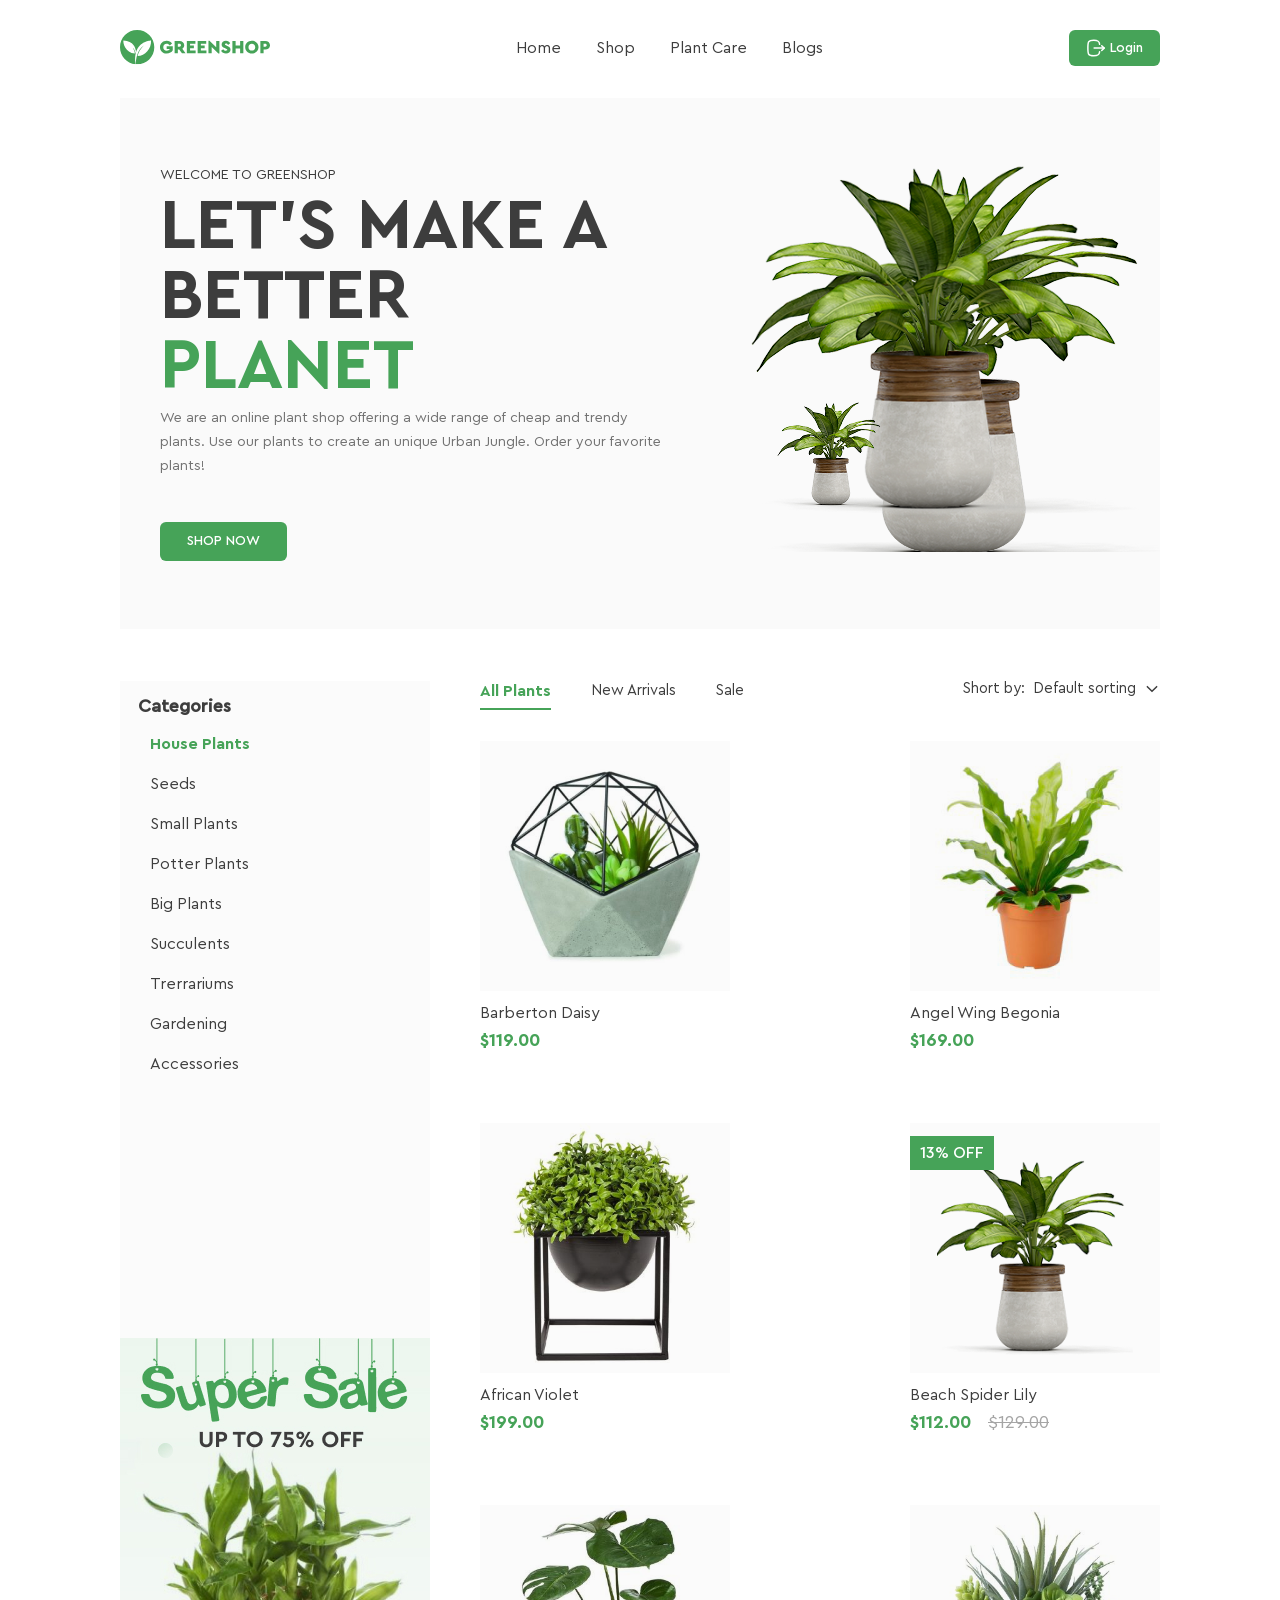
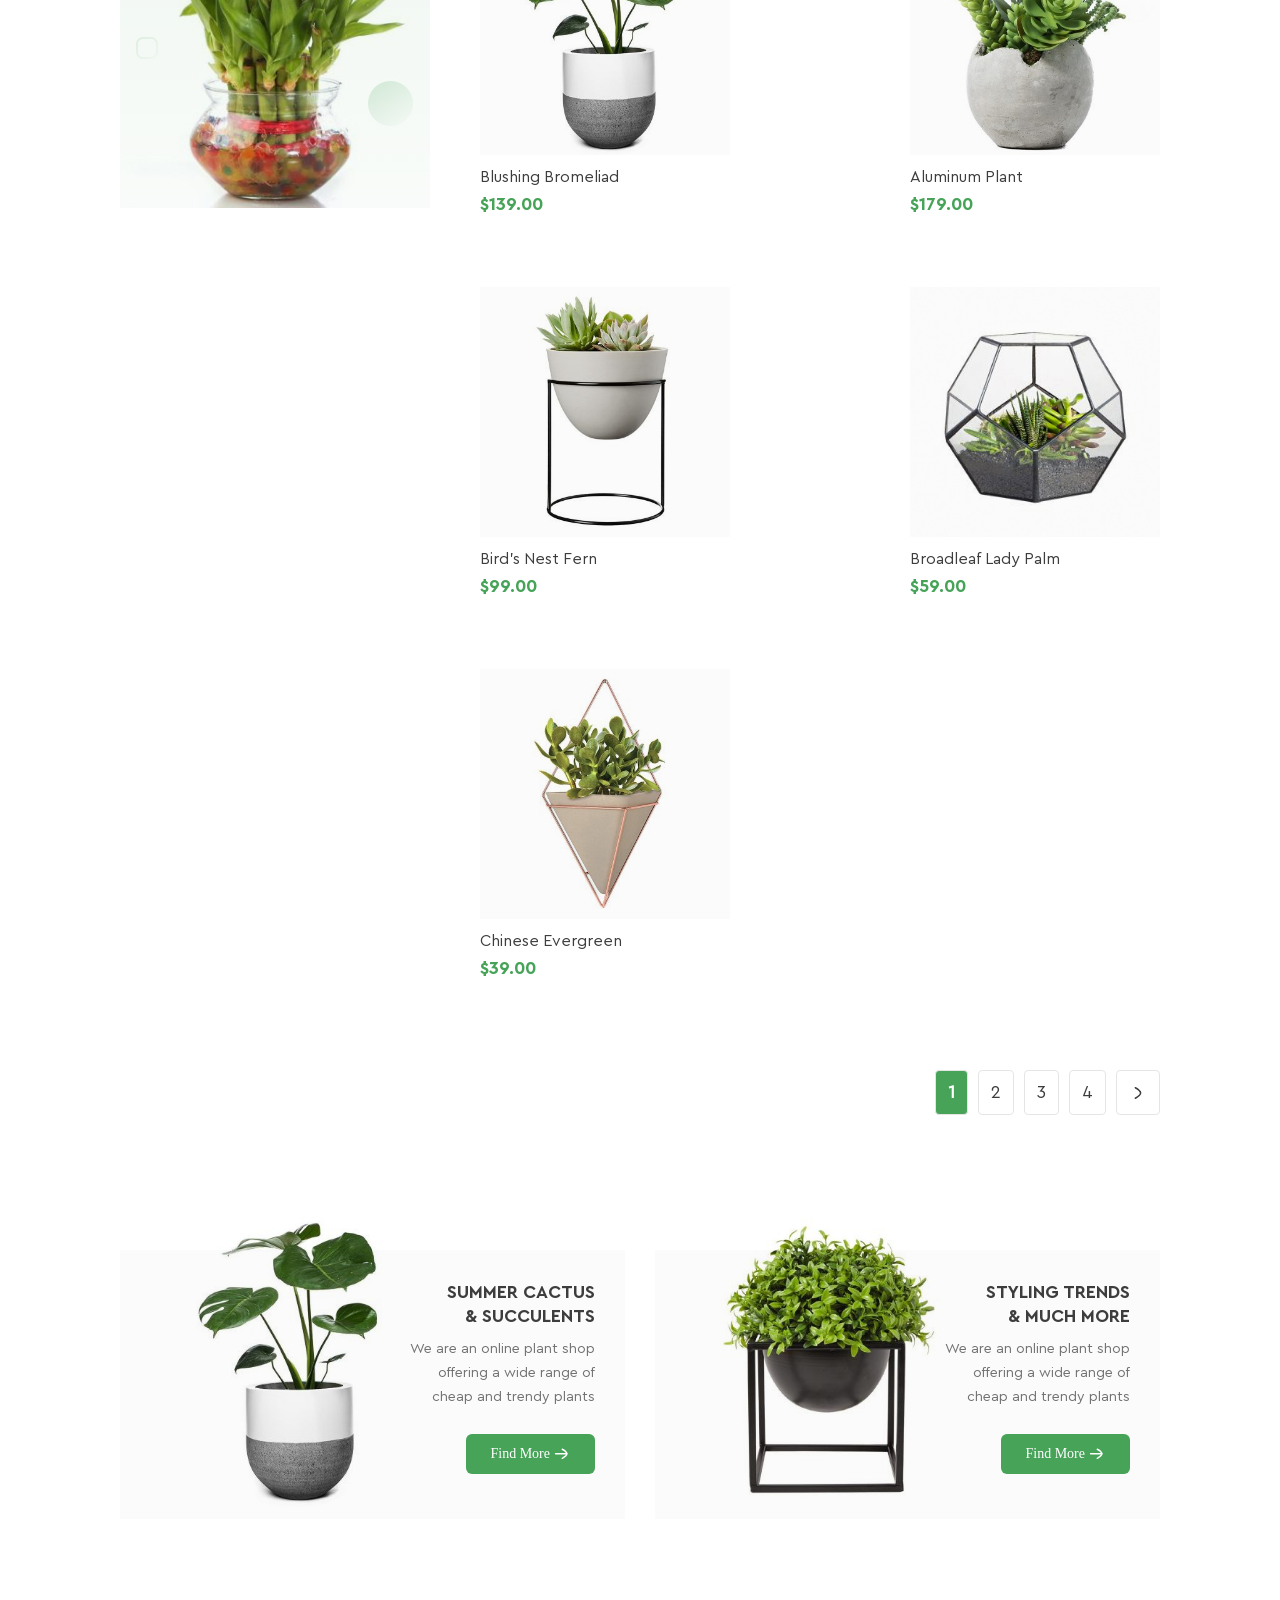
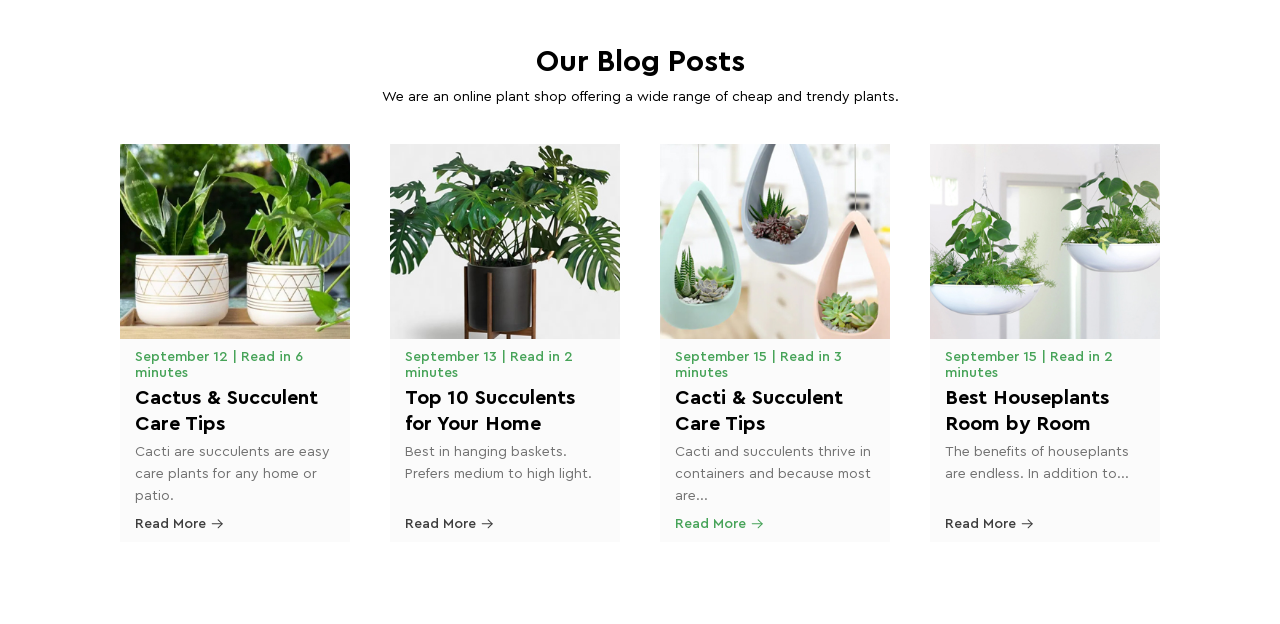
==== commit ae71eea7: "hw10" ====
--- a/index.html
+++ b/index.html
@@ -7,6 +7,89 @@
     <title>Document</title>
 </head>
 <body>
+    <body>
+        <div class="container">
+            <header class="header">
+            <svg xmlns="http://www.w3.org/2000/svg" width="150" height="35" viewBox="0 0 150 35" fill="none">
+                    <g clip-path="url(#clip0_1_1069)">
+                        <path d="M17.15 0C7.67748 0 0 7.67746 0 17.15C0 26.0201 6.73548 33.3175 15.3711 34.207C14.8496 29.9134 15.0436 26.4001 15.7067 23.5135C15.3347 21.7225 14.4898 19.0703 12.5734 17.1864C12.5734 17.1864 13.8348 19.0784 14.5181 21.6214C14.5181 21.6255 14.5221 21.6295 14.5221 21.6335C14.5949 21.9044 14.6596 22.1793 14.7162 22.4623C14.7283 22.527 14.7404 22.5917 14.7526 22.6604C14.8051 22.9515 14.8536 23.2426 14.886 23.5418C5.19513 22.3532 3.12921 13.6569 3.35561 10.3781C13.665 10.9482 15.7754 17.8292 16.0827 22.0985C19.4585 11.0412 30.1843 10.4024 31.0697 10.3781C31.4538 18.8763 25.1509 25.5026 17.6149 26.0807C17.6635 25.8503 17.7201 25.6198 17.7767 25.3934C17.7928 25.3247 17.813 25.26 17.8333 25.1913C17.8777 25.0296 17.9222 24.8679 17.9748 24.7061C17.995 24.6374 18.0192 24.5646 18.0394 24.4959C18.096 24.318 18.1567 24.1442 18.2173 23.9663C18.2335 23.9259 18.2456 23.8854 18.2618 23.845C18.3386 23.6348 18.4195 23.4326 18.5003 23.2305C18.5084 23.2143 18.5125 23.1941 18.5205 23.1779C18.5205 23.1779 18.5205 23.1779 18.5246 23.1779C20.4571 18.5043 24.0229 15.4439 24.0229 15.4439C17.0247 19.4868 15.8441 29.9983 15.6582 34.2231C16.1514 34.2676 16.6446 34.2999 17.15 34.2999C26.6225 34.2999 34.3 26.6225 34.3 17.15C34.3 7.67746 26.6225 0 17.15 0Z" fill="#46A358"/>
+                        <path d="M46.7037 10.7454C48.9718 10.7454 50.8235 11.7197 52.0242 13.4986L49.7764 15.4109C48.9718 14.287 47.9975 13.7048 46.6471 13.7048C44.5691 13.7048 43.2753 15.0713 43.2753 17.1534C43.2753 19.2719 44.6418 20.695 46.8372 20.695C48.0177 20.695 48.9556 20.2826 49.554 19.5912V19.0091H46.6673V16.2356H52.7762V20.133C52.194 21.1639 51.3693 21.9887 50.3019 22.6234C49.2346 23.242 48.0339 23.5614 46.7037 23.5614C42.9923 23.618 39.9237 20.7313 39.9763 17.1534C39.9197 13.5956 42.9923 10.6888 46.7037 10.7454Z" fill="#46A358"/>
+                        <path d="M61.9576 23.3316L59.168 19.4908H57.8379V23.3316H54.6157V10.9684H59.4672C62.2204 10.9684 64.2459 12.6543 64.2459 15.2215C64.2459 16.7376 63.5141 17.995 62.2972 18.7429L65.5558 23.3316H61.9576ZM57.8338 16.681H59.4833C60.3809 16.681 60.963 16.0988 60.963 15.2215C60.963 14.3442 60.3809 13.7782 59.4833 13.7782H57.8338V16.681Z" fill="#46A358"/>
+                        <path d="M66.8333 10.9684H75.4124V13.8712H70.0555V15.5773H73.876V18.2739H70.0555V20.4288H75.6388V23.3316H66.8333V10.9684Z" fill="#46A358"/>
+                        <path d="M77.6441 10.9684H86.2231V13.8712H80.8663V15.5773H84.6868V18.2739H80.8663V20.4288H86.4495V23.3316H77.6441V10.9684Z" fill="#46A358"/>
+                        <path d="M99.4192 10.9683V23.5579H98.3882L91.681 17.057V23.3315H88.4588V10.7419H89.4897L96.197 17.1499V10.9683H99.4192Z" fill="#46A358"/>
+                        <path d="M103.264 19.135C103.996 20.1094 104.764 20.7279 106.017 20.7279C106.862 20.7279 107.291 20.4288 107.291 19.8264C107.291 19.2846 107.008 19.1148 106.033 18.6822L104.76 18.1203C102.718 17.2187 101.631 16.0584 101.631 14.3927C101.631 12.2014 103.43 10.7379 105.957 10.7379C107.998 10.7379 109.442 11.7123 110.19 13.2283L108.035 14.8778C107.436 13.9803 106.874 13.5679 105.993 13.5679C105.318 13.5679 104.889 13.8307 104.889 14.3563C104.889 14.8051 105.152 15.0517 105.957 15.367L107.38 15.9654C109.535 16.867 110.545 17.9505 110.545 19.6929C110.545 22.0904 108.576 23.5539 106.009 23.5539C103.782 23.5539 101.982 22.4866 101.081 20.7805L103.264 19.135Z" fill="#46A358"/>
+                        <path d="M112.393 10.9684H115.615V15.4843H120.131V10.9684H123.353V23.3316H120.131V18.3871H115.615V23.3316H112.393V10.9684Z" fill="#46A358"/>
+                        <path d="M131.843 10.7419C135.441 10.6651 138.607 13.6084 138.53 17.1499C138.603 20.7279 135.441 23.6145 131.843 23.5579C128.229 23.6145 125.116 20.7279 125.193 17.1499C125.116 13.6084 128.229 10.6692 131.843 10.7419ZM131.859 13.7014C129.874 13.7014 128.488 15.1083 128.488 17.1499C128.488 18.1809 128.807 19.0218 129.426 19.6606C130.044 20.2791 130.869 20.5985 131.859 20.5985C133.772 20.5985 135.231 19.2118 135.231 17.1499C135.235 15.1083 133.772 13.7014 131.859 13.7014Z" fill="#46A358"/>
+                        <path d="M140.374 10.9684H145.226C147.979 10.9684 150.004 12.6543 150.004 15.2215C150.004 17.7524 147.926 19.4908 145.226 19.4908H143.596V23.3316H140.374V10.9684ZM145.242 16.681C146.139 16.681 146.721 16.0988 146.721 15.2215C146.721 14.3442 146.139 13.7782 145.242 13.7782H143.592V16.681H145.242Z" fill="#46A358"/>
+                    </g>
+                    <defs>
+                        <clipPath id="clip0_1_1069">
+                            <rect width="150" height="34.2999" fill="white"/>
+                        </clipPath>
+                    </defs>
+                </svg>  
+                <menu class="menu">
+                    <li class="menu-item-header active" >Home</li>
+                    <li class="menu-item-header">Shop</li>
+                    <li class="menu-item-header has-dropdown">Plant Care
+                       <ul class="submenu">
+                            <li class="submenu-item">Drainage</li>
+                            <li class="submenu-item">Fungicides</li>
+                            <li class="submenu-item">Fertilizer</li>
+                            <li class="submenu-item has-submenu">Priming
+                                <div class="arrow" ><svg xmlns="http://www.w3.org/2000/svg" width="6" height="10" viewBox="0 0 6 10" fill="none">
+                                <path d="M0.175481 0.945805C-0.0577829 0.730097 -0.0585955 0.379612 0.173666 0.162973C0.384812 -0.0339699 0.715893 -0.0524979 0.949599 0.107825L1.01657 0.161288L5.82452 4.60737C6.03721 4.80406 6.05656 5.11265 5.88256 5.32969L5.82455 5.39186L1.01661 9.83868C0.783363 10.0544 0.405981 10.0537 0.1737 9.83706C-0.0374635 9.64013 -0.0560146 9.33257 0.117598 9.1162L0.175446 9.05423L4.55905 4.99941L0.175481 0.945805Z" fill="currentColor"/></svg>
+                                </div>
+                                <ul class="submenu-second">
+                                    <li class="submenu-second-item">Universal</li>
+                                    <li class="submenu-second-item">For Ficus</li>
+                                    <li class="submenu-second-item">For Cacti</li>
+                                    <li class="submenu-second-item">For Citrus</li>
+                                    <li class="submenu-second-item">For those in bloom</li>
+                                    <li class="submenu-second-item">For Orchids</li>
+                                </ul>
+                            </li>
+                        </ul>
+                    </li>
+                    <li class="menu-item-header">Blogs</li>
+                </menu>
+                <button class="header-bth">
+                    <svg xmlns="http://www.w3.org/2000/svg" width="20" height="20" viewBox="0 0 20 20" fill="none">
+                        <path d="M18.1592 10.1006H8.125" stroke="white" stroke-width="1.5" stroke-linecap="round" stroke-linejoin="round"/>
+                        <path d="M15.7202 7.67059L18.1602 10.1006L15.7202 12.5306" stroke="white" stroke-width="1.5" stroke-linecap="round" stroke-linejoin="round"/>
+                        <path d="M13.6332 6.35826C13.3582 3.37493 12.2415 2.2916 7.79985 2.2916C1.88234 2.2916 1.88234 4.2166 1.88234 9.99993C1.88234 15.7833 1.88234 17.7083 7.79985 17.7083C12.2415 17.7083 13.3582 16.6249 13.6332 13.6416" stroke="white" stroke-width="1.5" stroke-linecap="round" stroke-linejoin="round"/>
+                    </svg>
+                    <a class="bth-link" href="./registration.html">
+                        Login
+                    </a>
+                    </button> 
+            </header>
+            <main class="main">
+                <section class="section">
+                    <div class="section-content">
+                        <p class="welcome">Welcome to GreenShop</p>
+                        <h1 class="title">
+                            Let’s Make a <br> Better <span>Planet</span>
+                        </h1>
+                
+                        <p class="text">
+                        We are an online plant shop offering a wide range of cheap and trendy plants. 
+                        Use our plants to create an unique Urban Jungle. 
+                        Order your favorite plants!
+                        </p>
+                        <button class="section-bth">
+                        SHOP NOW
+                        </button> 
+                    </div>
+                    <div class="image">
+                        <img class="img-big" src="./image/4575e3df52fa214db1f3ce519277860c13b11e21.png" alt="Plant big">
+                        <img class="img-small" src="./image/01 2.png" alt="Plant small">
+                    </div>
+                </section>
+            </main>
+        </div>
+    </body>
     <main class="page">
         <aside class="sidebar">
             <section class="categories">
--- a/style/style.css
+++ b/style/style.css
@@ -37,8 +37,201 @@
          url('../fonts/CeraPro-Bold.ttf') format('truetype');
 }
 
+body{
+    padding: 30px 120px;
+}
+
+div.container{
+    margin-bottom:52px;
+    display: flex;
+    flex-direction: column; 
+}
+
+header.header {
+    margin-bottom: 12px;
+    display: flex;
+    justify-content: space-between;
+    align-items: start;
+}
+
+menu.menu{
+   display: flex;
+   gap: 35px;   
+}
+
+li.menu-item-header{
+    position: relative;
+    color: #3D3D3D;
+    font-family: "Cera Pro Regular";
+    font-size: 16px;
+    padding: 8px 0 25px;
+    border-bottom: 3px solid transparent;
+    cursor: pointer;
+}
+
+li.menu-item-header:hover{
+    font-family: "Cera Pro Bold";
+    border-color: #46A358;
+
+}
+.submenu{
+    position: absolute;
+    right: 0; 
+    top: 100%;
+    padding-top: 15px;
+    display: none;
+    transform: translateX(25%);
+    z-index: 3;
+}
+
+
+.submenu-item{
+    position: relative;
+    padding: 8px 14px 8px 14px;
+    background-color: #EDF6EE;
+    color: #3D3D3D;
+    display: flex;
+    font-family: "Cera Pro Regular";
+    font-size: 16px;
+    font-style: normal;
+    line-height: normal;
+    gap: 90px;
+    align-items: center;
+}
+
+
+.has-dropdown:hover > .submenu{
+    display: block;
+}
+
+.submenu-second{
+    position: absolute;
+    top: -300%;
+    left: 100%;
+    display: none;
+
+}
+
+.has-submenu:hover > .submenu-second{
+    display: block;
+}
+
+.submenu-second-item{
+    padding: 8px 14px 8px 14px;
+    background-color: #EDF6EE;
+    white-space: nowrap;
+    color: #3D3D3D;
+    font-family: "Cera Pro Regular";
+    font-size: 16px;
+    z-index: 3;
+    cursor: pointer;
+}
+
+.submenu-item:hover{
+    font-family: "Cera Pro Bold";
+    background: #1A712A;
+    color: #fff;
+}
+
+.arrow{
+    display: inline-block;
+    color: #3D3D3D;
+}
+
+.has-submenu:hover .arrow{
+    color: #fff;      
+    transform: rotate(180deg);
+}
+
+button.header-bth{
+    padding: 8px 17px;
+    border-radius: 6px;
+    background: #46A358;
+    display: flex;
+    align-items: center;
+    gap: 4px;
+    color: #FFFFFF;
+    font-family: "Cera Pro Medium";
+}
+
+.bth-link{
+    color: #FFFFFF;
+}
+
+main.main{
+    background: #F5F5F580 50%;
+}
+
+section.section{
+    display: flex;
+    justify-content: space-between;
+    align-items: start;
+}
+
+div.section-content{
+    padding: 68px 40px;
+    gap: 169px;
+}
+p.welcome{
+    color: #3D3D3D;
+    font-family: "Cera Pro Regular";
+    font-size: 14px;
+    text-transform: uppercase;
+    margin-bottom: 7px;
+}
+
+h1.title{
+    font-family: "Cera Pro Bold";
+    color: #3D3D3D;
+    font-size: 70px;
+    font-style: normal;
+    font-weight: 900;
+    line-height: 70px;
+    text-transform: uppercase;
+    margin-bottom: 5px;
+}
+
+h1.title span{
+    color: #46A358;
+}
+
+p.text{
+    font-family: "Cera Pro Regular";
+    font-size: 14px;
+    line-height: 24px;
+    color: #727272;
+
+}
+
+button.section-bth{
+    background: #46A358;
+    color: #fff;
+    border-radius: 6px;
+    padding: 11px 27px;
+    font-family: "Cera Pro Medium";
+    margin: 44px 0px 0px;
+}
+
+.image{
+    background-image: url('/image/4575e3df52fa214db1f3ce519277860c13b11e21.png'); 
+    position: relative;
+    
+}
+
+.img-big{
+    width: 450px;
+    height: 450px;
+    object-fit: contain;
+}
+
+.img-small{
+    position: absolute;
+    left: 55px;   
+    bottom: 35px; 
+}
+
 main.page{
-    margin: 170px 135px 90px 135px;
+    margin-bottom: 90px;
     gap: 50px;
     display: flex;
     align-items: flex-start;
@@ -75,6 +268,7 @@
     height: auto;
 }
 
+
 li.menu-item.active{
     font-family: "Cera Pro Bold";
     margin-bottom: 20px;
@@ -84,6 +278,7 @@
 li.menu-item{
     margin-bottom: 20px;
 }
+
 
 section.content{
     display: flex;
@@ -292,9 +487,6 @@
     color: #FFF;
 }
 
-section.blog{
-    margin: 0 135px 90px 135px;
-}
 
 .promo{
     display: flex;
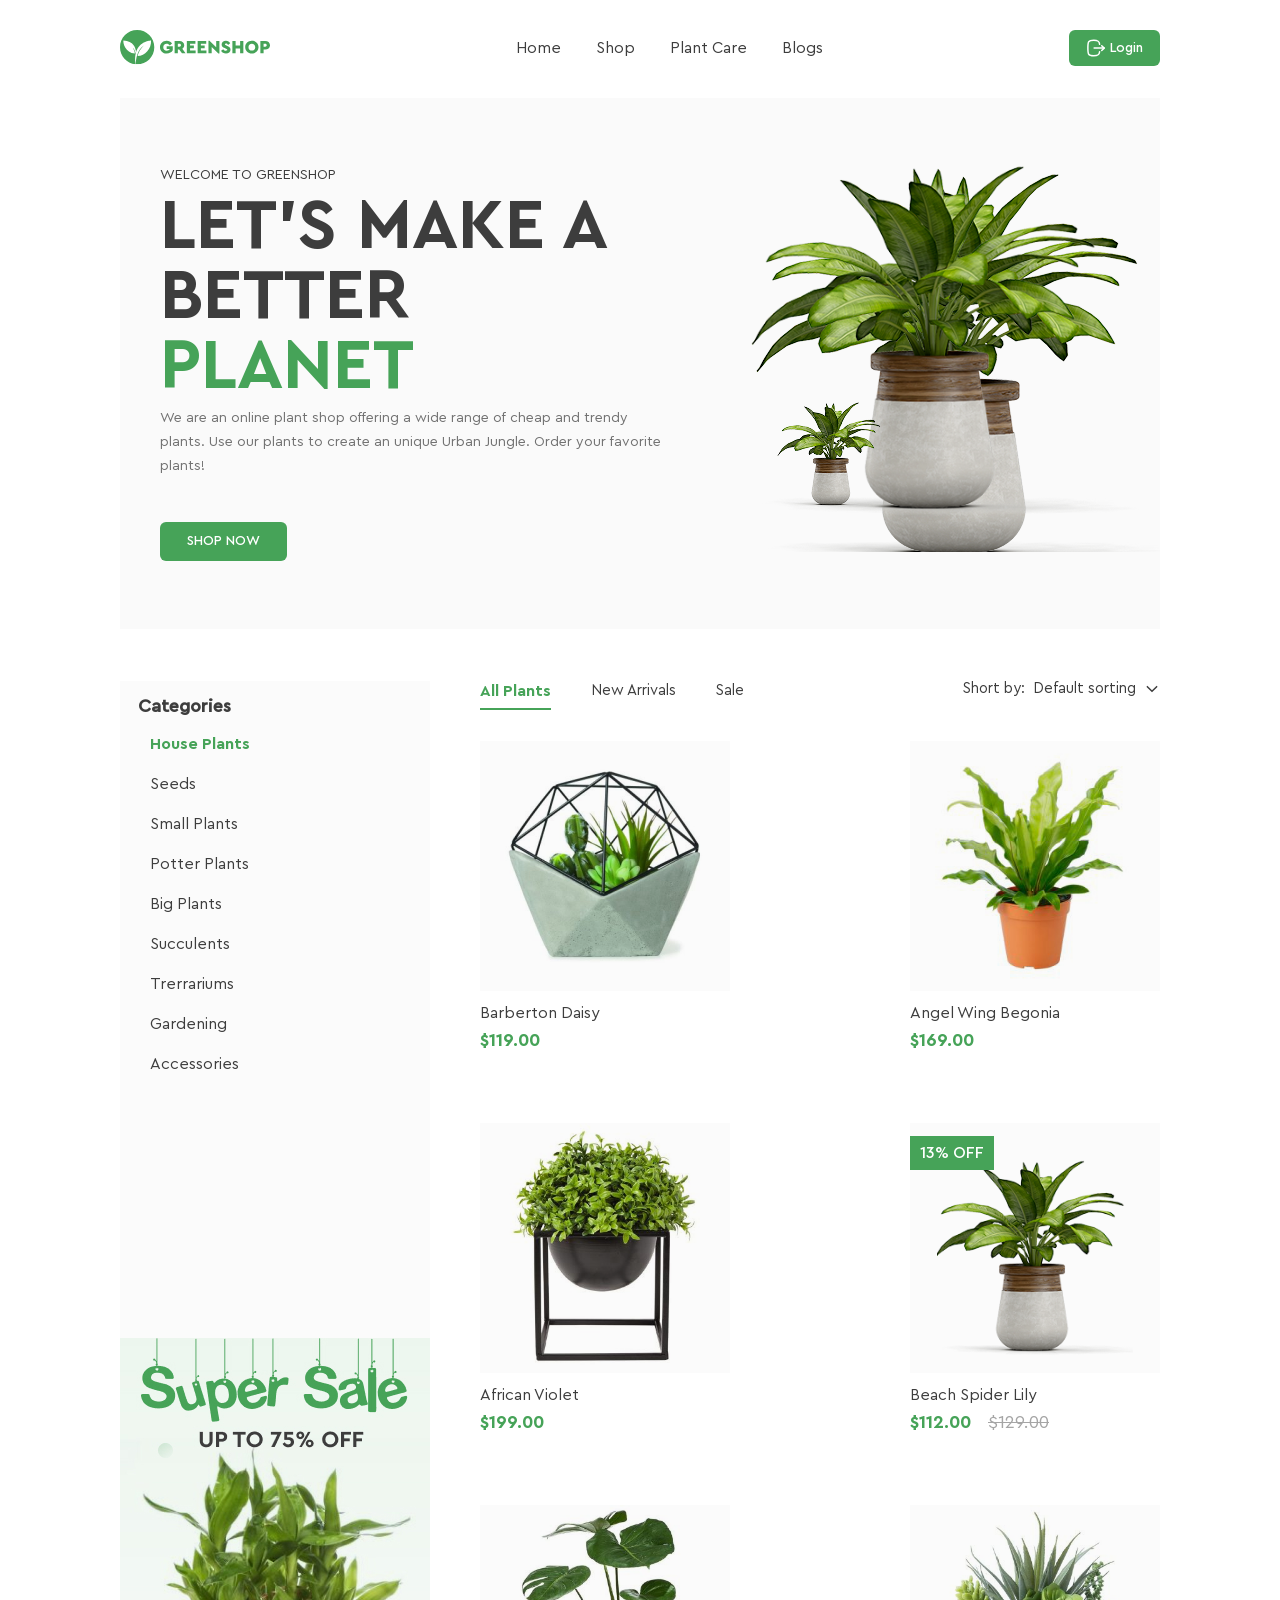
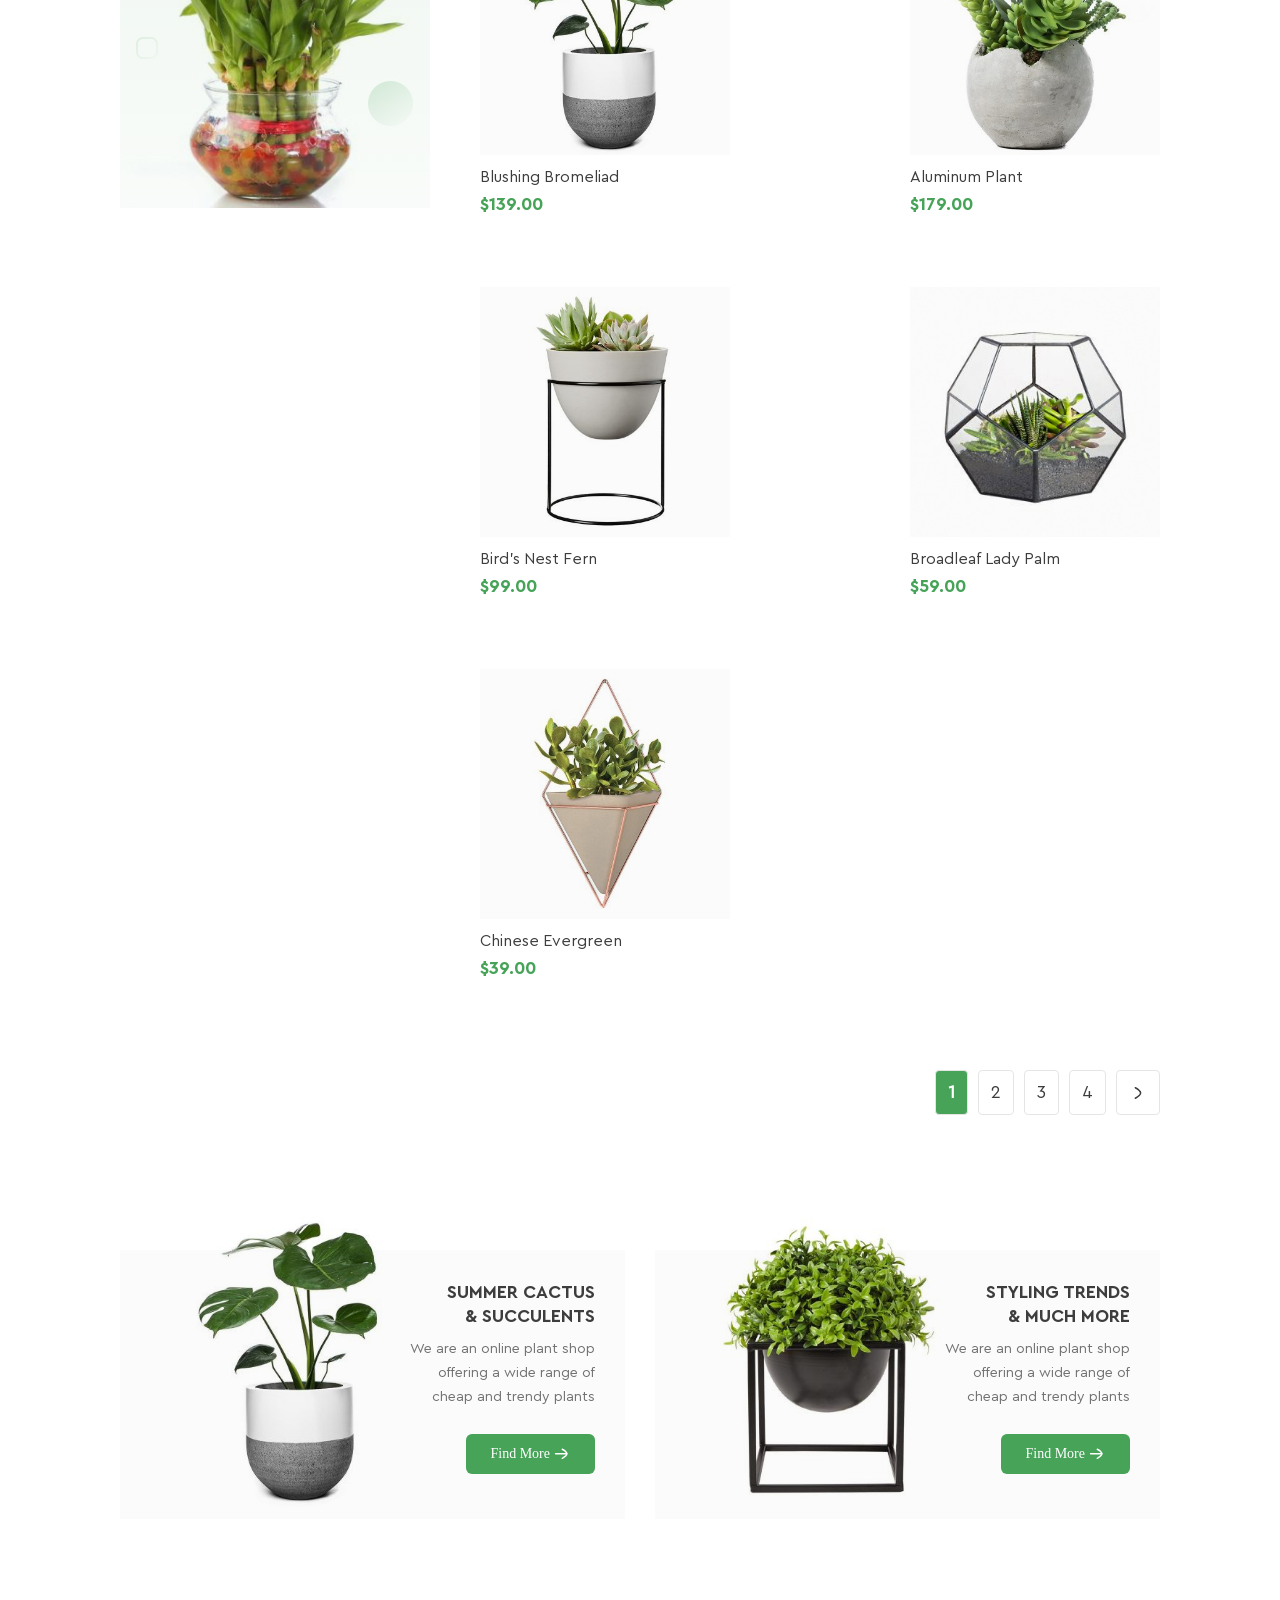
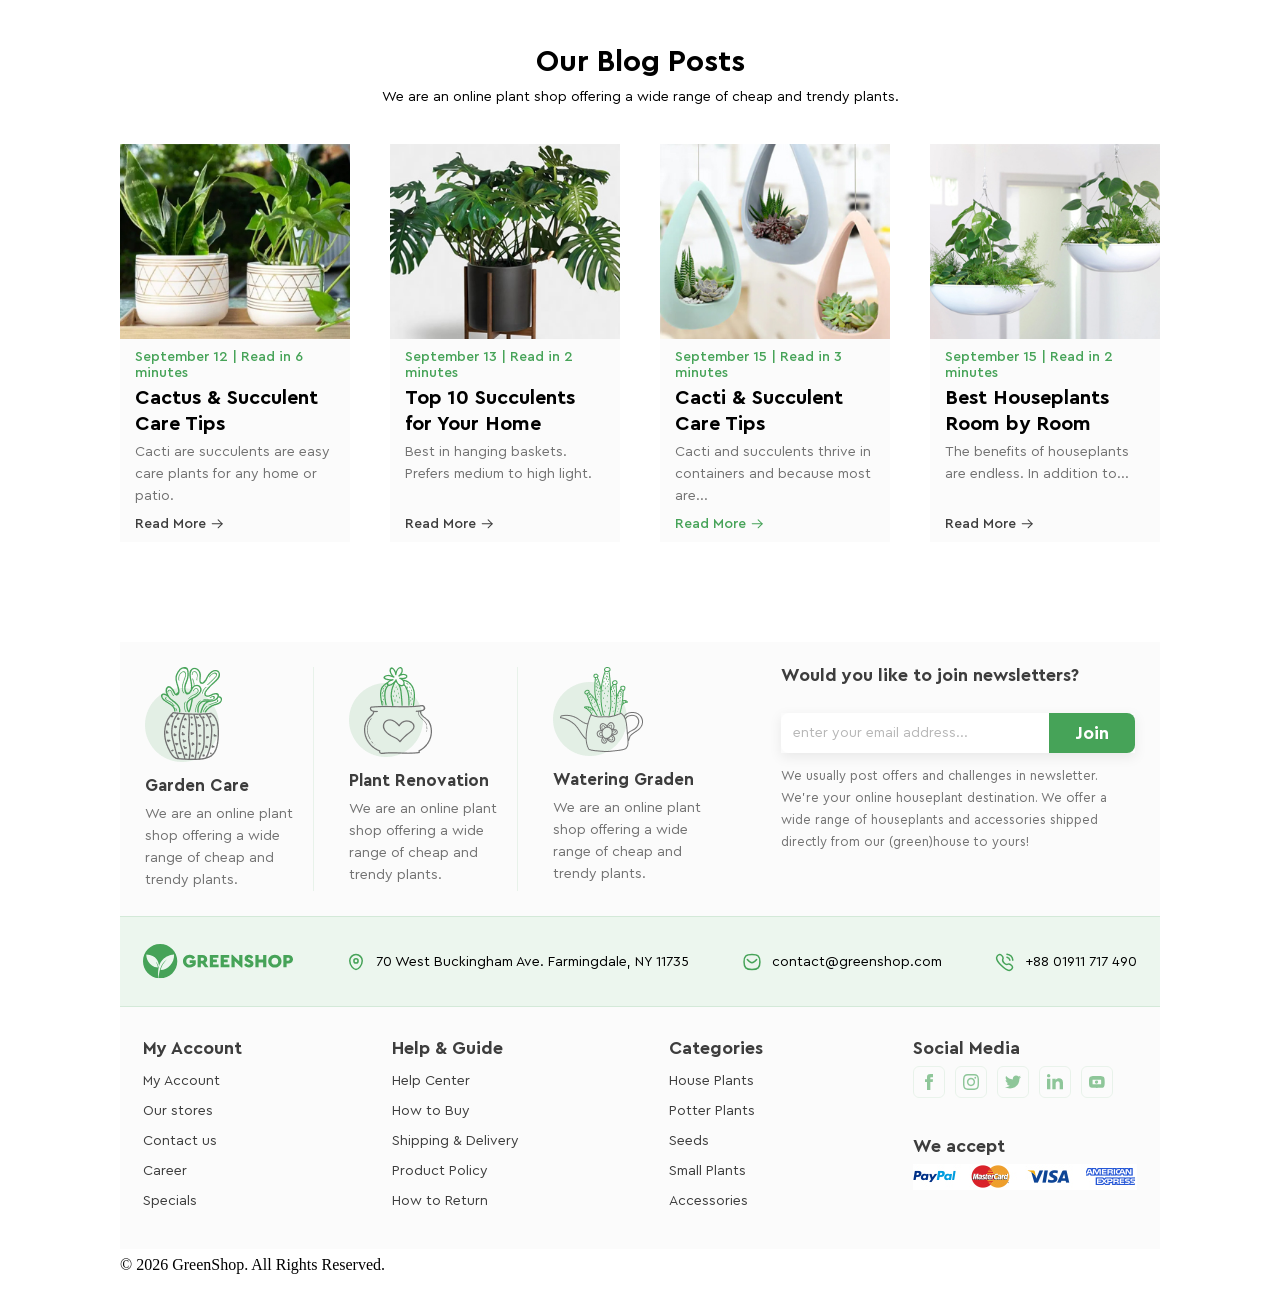
==== commit 8c1fa06f: "hw11" ====
--- a/index.html
+++ b/index.html
@@ -430,25 +430,24 @@
                     </div>
                 </div>
             </div>
-
+        </div>
         <div class="blog_header">
         <h2 class="blog_title">Our Blog Posts</h2>
         <p class="blog_subtitle">We are an online plant shop offering a wide range of cheap and trendy plants.</p>
         </div>
 
-    <div class="posts">
-      <article class="post">
-        <img class="post_img" src="./image/post_img1.jpg" alt="">
-        <div class="post_body">
-          <p class="post_meta">September 12 | Read in 6 minutes</p>
-          <h4 class="post_title">Cactus &amp; Succulent Care Tips</h4>
-          <p class="post_desc">Cacti are succulents are easy care plants for any home or patio.</p>
-          <a class="post_link" href="#">Read More <svg xmlns="http://www.w3.org/2000/svg" width="16" height="16" viewBox="0 0 16 16" fill="none">
-                <path d="M2.66666 7.81714C2.66666 7.56401 2.85476 7.35481 3.09881 7.3217L3.16666 7.31714L13.1667 7.31714C13.4428 7.31714 13.6667 7.541 13.6667 7.81714C13.6667 8.07027 13.4786 8.27947 13.2345 8.31257L13.1667 8.31714H3.16666C2.89051 8.31714 2.66666 8.09328 2.66666 7.81714Z" fill="#3D3D3D"/>
-                <path d="M8.78066 4.15517C8.58498 3.96033 8.5843 3.64375 8.77914 3.44807C8.95627 3.27018 9.23401 3.25344 9.43006 3.39825L9.48624 3.44655L13.5196 7.46255C13.698 7.6402 13.7142 7.91895 13.5683 8.11499L13.5196 8.17114L9.48627 12.1878C9.29061 12.3827 8.97403 12.382 8.77917 12.1863C8.60203 12.0085 8.58646 11.7307 8.7321 11.5352L8.78063 11.4792L12.458 7.81666L8.78066 4.15517Z" fill="#3D3D3D"/></svg>
-            </a>
-        </div>
-      </article>
+        <div class="posts">
+            <article class="post">
+                <img class="post_img" src="./image/post_img1.jpg" alt="">
+                <div class="post_body">
+                    <p class="post_meta">September 12 | Read in 6 minutes</p>
+                    <h4 class="post_title">Cactus &amp; Succulent Care Tips</h4>
+                    <p class="post_desc">Cacti are succulents are easy care plants for any home or patio.</p>
+                    <a class="post_link" href="#">Read More <svg xmlns="http://www.w3.org/2000/svg" width="16" height="16" viewBox="0 0 16 16" fill="none">
+                    <path d="M2.66666 7.81714C2.66666 7.56401 2.85476 7.35481 3.09881 7.3217L3.16666 7.31714L13.1667 7.31714C13.4428 7.31714 13.6667 7.541 13.6667 7.81714C13.6667 8.07027 13.4786 8.27947 13.2345 8.31257L13.1667 8.31714H3.16666C2.89051 8.31714 2.66666 8.09328 2.66666 7.81714Z" fill="#3D3D3D"/>
+                    <path d="M8.78066 4.15517C8.58498 3.96033 8.5843 3.64375 8.77914 3.44807C8.95627 3.27018 9.23401 3.25344 9.43006 3.39825L9.48624 3.44655L13.5196 7.46255C13.698 7.6402 13.7142 7.91895 13.5683 8.11499L13.5196 8.17114L9.48627 12.1878C9.29061 12.3827 8.97403 12.382 8.77917 12.1863C8.60203 12.0085 8.58646 11.7307 8.7321 11.5352L8.78063 11.4792L12.458 7.81666L8.78066 4.15517Z" fill="#3D3D3D"/></svg></a>
+                </div> 
+            </article>
 
       <article class="post">
         <img class="post_img" src="./image/post_img2.jpg" alt="">
@@ -489,9 +488,151 @@
             </a>
         </div>
       </article>
-    </div>
-
-  </div>
-</section> 
+    </section>
+    <footer class="footer">
+        <div class="footer_top">
+            <div class="footer_features">
+                <div class="feature">
+                    <img class="feature_icon" src="./image/Frame 4.png" alt="">
+                    <h4 class="feature_title">Garden Care</h4>
+                    <p class="feature_text">We are an online plant shop offering a wide range of cheap and trendy plants.</p>
+                </div>
+
+                <div class="feature">
+                    <img class="feature_icon" src="./image/Frame 5.png" alt="">
+                    <h4 class="feature_title">Plant Renovation</h4>
+                    <p class="feature_text">We are an online plant shop offering a wide range of cheap and trendy plants.</p>
+                </div>
+
+                <div class="feature">
+                    <img class="feature_icon" src="./image/Frame 6.png" alt="">
+                    <h4 class="feature_title">Watering Graden</h4>
+                    <p class="feature_text">We are an online plant shop offering a wide range of cheap and trendy plants.</p>
+                </div>
+            </div>
+
+            <div class="footer_newsletter">
+                <h4 class="newsletter_title">Would you like to join newsletters?</h4>
+                <form class="newsletter_form">
+                    <input class="newsletter_input" type="email" placeholder="enter your email address..." />
+                    <button class="newsletter_btn" type="submit">Join</button>
+                </form>
+                <p class="newsletter_text">
+                    We usually post offers and challenges in newsletter. We're your online houseplant destination.
+                    We offer a wide range of houseplants and accessories shipped directly from our (green)house to yours!
+                </p>
+            </div>
+        </div>
+
+        <div class="footer_bar">
+            <div class="footer_logo">
+            <svg xmlns="http://www.w3.org/2000/svg" width="150" height="35" viewBox="0 0 150 35" fill="none">
+                <g clip-path="url(#clip0_1_797)">
+                    <path d="M17.15 0C7.67748 0 0 7.67746 0 17.15C0 26.0201 6.73548 33.3175 15.3711 34.207C14.8496 29.9134 15.0436 26.4001 15.7067 23.5135C15.3347 21.7225 14.4898 19.0703 12.5734 17.1864C12.5734 17.1864 13.8348 19.0784 14.5181 21.6214C14.5181 21.6255 14.5221 21.6295 14.5221 21.6335C14.5949 21.9044 14.6596 22.1793 14.7162 22.4623C14.7283 22.527 14.7404 22.5917 14.7526 22.6604C14.8051 22.9515 14.8536 23.2426 14.886 23.5418C5.19513 22.3532 3.12921 13.6569 3.35561 10.3781C13.665 10.9482 15.7754 17.8292 16.0827 22.0985C19.4585 11.0412 30.1843 10.4024 31.0697 10.3781C31.4538 18.8763 25.1509 25.5026 17.6149 26.0807C17.6635 25.8503 17.7201 25.6198 17.7767 25.3934C17.7928 25.3247 17.813 25.26 17.8333 25.1913C17.8777 25.0296 17.9222 24.8679 17.9748 24.7061C17.995 24.6374 18.0192 24.5646 18.0394 24.4959C18.096 24.318 18.1567 24.1442 18.2173 23.9663C18.2335 23.9259 18.2456 23.8854 18.2618 23.845C18.3386 23.6348 18.4195 23.4326 18.5003 23.2305C18.5084 23.2143 18.5125 23.1941 18.5205 23.1779C18.5205 23.1779 18.5205 23.1779 18.5246 23.1779C20.4571 18.5043 24.0229 15.4439 24.0229 15.4439C17.0247 19.4868 15.8441 29.9983 15.6582 34.2231C16.1514 34.2676 16.6446 34.2999 17.15 34.2999C26.6225 34.2999 34.3 26.6225 34.3 17.15C34.3 7.67746 26.6225 0 17.15 0Z" fill="#46A358"/>
+                    <path d="M46.7038 10.7454C48.9719 10.7454 50.8235 11.7197 52.0243 13.4986L49.7764 15.4109C48.9719 14.287 47.9975 13.7048 46.6472 13.7048C44.5691 13.7048 43.2754 15.0713 43.2754 17.1534C43.2754 19.2719 44.6419 20.695 46.8372 20.695C48.0177 20.695 48.9557 20.2826 49.5541 19.5912V19.0091H46.6674V16.2356H52.7763V20.133C52.1941 21.1639 51.3693 21.9887 50.302 22.6234C49.2347 23.242 48.0339 23.5614 46.7038 23.5614C42.9924 23.618 39.9238 20.7313 39.9764 17.1534C39.9198 13.5956 42.9924 10.6888 46.7038 10.7454Z" fill="#46A358"/>
+                    <path d="M61.9577 23.3316L59.1681 19.4908H57.8379V23.3316H54.6157V10.9684H59.4672C62.2204 10.9684 64.246 12.6543 64.246 15.2215C64.246 16.7376 63.5142 17.995 62.2973 18.7429L65.5559 23.3316H61.9577ZM57.8339 16.681H59.4834C60.3809 16.681 60.9631 16.0988 60.9631 15.2215C60.9631 14.3442 60.3809 13.7782 59.4834 13.7782H57.8339V16.681Z" fill="#46A358"/>
+                    <path d="M66.8335 10.9684H75.4126V13.8712H70.0557V15.5773H73.8763V18.2739H70.0557V20.4288H75.639V23.3316H66.8335V10.9684Z" fill="#46A358"/>
+                    <path d="M77.644 10.9684H86.223V13.8712H80.8662V15.5773H84.6867V18.2739H80.8662V20.4288H86.4494V23.3316H77.644V10.9684Z" fill="#46A358"/>
+                    <path d="M99.4194 10.9683V23.5579H98.3884L91.6812 17.057V23.3315H88.459V10.7419H89.4899L96.1971 17.1499V10.9683H99.4194Z" fill="#46A358"/>
+                    <path d="M103.264 19.135C103.996 20.1094 104.764 20.7279 106.017 20.7279C106.862 20.7279 107.291 20.4288 107.291 19.8264C107.291 19.2846 107.008 19.1148 106.034 18.6822L104.76 18.1203C102.718 17.2187 101.631 16.0584 101.631 14.3927C101.631 12.2014 103.43 10.7379 105.957 10.7379C107.998 10.7379 109.442 11.7123 110.19 13.2283L108.035 14.8778C107.436 13.9803 106.875 13.5679 105.993 13.5679C105.318 13.5679 104.889 13.8307 104.889 14.3563C104.889 14.8051 105.152 15.0517 105.957 15.367L107.38 15.9654C109.535 16.867 110.545 17.9505 110.545 19.6929C110.545 22.0904 108.577 23.5539 106.009 23.5539C103.782 23.5539 101.983 22.4866 101.081 20.7805L103.264 19.135Z" fill="#46A358"/>
+                    <path d="M112.393 10.9684H115.615V15.4843H120.131V10.9684H123.353V23.3316H120.131V18.3871H115.615V23.3316H112.393V10.9684Z" fill="#46A358"/>
+                    <path d="M131.843 10.7419C135.442 10.6651 138.607 13.6084 138.53 17.1499C138.603 20.7279 135.442 23.6145 131.843 23.5579C128.229 23.6145 125.116 20.7279 125.193 17.1499C125.116 13.6084 128.229 10.6692 131.843 10.7419ZM131.86 13.7014C129.874 13.7014 128.488 15.1083 128.488 17.1499C128.488 18.1809 128.807 19.0218 129.426 19.6606C130.044 20.2791 130.869 20.5985 131.86 20.5985C133.772 20.5985 135.231 19.2118 135.231 17.1499C135.235 15.1083 133.772 13.7014 131.86 13.7014Z" fill="#46A358"/>
+                    <path d="M140.374 10.9684H145.225C147.979 10.9684 150.004 12.6543 150.004 15.2215C150.004 17.7524 147.926 19.4908 145.225 19.4908H143.596V23.3316H140.374V10.9684ZM145.242 16.681C146.139 16.681 146.721 16.0988 146.721 15.2215C146.721 14.3442 146.139 13.7782 145.242 13.7782H143.592V16.681H145.242Z" fill="#46A358"/>
+                </g>
+                <defs>
+                    <clipPath id="clip0_1_797">
+                    <rect width="150" height="34.2999" fill="white"/>
+                    </clipPath>
+                </defs>
+            </svg>
+            </div>
+
+            <div class="bar_item">
+            <svg class="bar_icon" xmlns="http://www.w3.org/2000/svg" width="20" height="20" viewBox="0 0 20 20" fill="none">
+                <path fill-rule="evenodd" clip-rule="evenodd" d="M12.092 8.92543C12.092 7.77437 11.1593 6.84167 10.0082 6.84167C8.85799 6.84167 7.92529 7.77437 7.92529 8.92543C7.92529 10.0756 8.85799 11.0083 10.0082 11.0083C11.1593 11.0083 12.092 10.0756 12.092 8.92543Z" stroke="#46A358" stroke-width="1.5" stroke-linecap="round" stroke-linejoin="round"/>
+                <path fill-rule="evenodd" clip-rule="evenodd" d="M9.99959 17.5C7.58457 17.5 3.75 13.2989 3.75 8.8322C3.75 5.33539 6.54758 2.5 9.99959 2.5C13.4516 2.5 16.25 5.33539 16.25 8.8322C16.25 13.2989 12.4154 17.5 9.99959 17.5Z" stroke="#46A358" stroke-width="1.5" stroke-linecap="round" stroke-linejoin="round"/>
+            </svg>
+            <span>70 West Buckingham Ave. Farmingdale, NY 11735</span>
+            </div>
+
+            <div class="bar_item">
+            <svg class="bar_icon" xmlns="http://www.w3.org/2000/svg" width="20" height="20" viewBox="0 0 20 20" fill="none">
+                <path d="M14.621 7.51581C14.621 7.51581 11.946 10.7263 9.98943 10.7263C8.03371 10.7263 5.32861 7.51581 5.32861 7.51581" stroke="#46A358" stroke-width="1.5" stroke-linecap="round" stroke-linejoin="round"/>
+                <path fill-rule="evenodd" clip-rule="evenodd" d="M2.04346 9.97397C2.04346 4.27556 4.02758 2.37665 9.97997 2.37665C15.9323 2.37665 17.9165 4.27556 17.9165 9.97397C17.9165 15.6716 15.9323 17.5713 9.97997 17.5713C4.02758 17.5713 2.04346 15.6716 2.04346 9.97397Z" stroke="#46A358" stroke-width="1.5" stroke-linecap="round" stroke-linejoin="round"/>
+            </svg>
+            <span>contact@greenshop.com</span>
+            </div>
+
+            <div class="bar_item">
+            <svg class="bar_icon" xmlns="http://www.w3.org/2000/svg" width="20" height="20" viewBox="0 0 20 20" fill="none">
+                <path d="M11.9604 2.29175C15.0446 2.63425 17.4813 5.06758 17.8279 8.15175" stroke="#46A358" stroke-width="1.5" stroke-linecap="round" stroke-linejoin="round"/>
+                <path d="M11.9604 5.24426C13.4363 5.53093 14.5896 6.6851 14.8771 8.16093" stroke="#46A358" stroke-width="1.5" stroke-linecap="round" stroke-linejoin="round"/>
+                <path fill-rule="evenodd" clip-rule="evenodd" d="M6.41715 13.5825C0.668834 7.83352 1.48623 5.20096 2.0922 4.35263C2.17005 4.21552 4.08881 1.34323 6.14557 3.02839C11.2508 7.23288 4.78767 6.63843 9.07458 10.9261C13.3624 15.2128 12.767 8.74996 16.9717 13.8541C18.6569 15.9117 15.7845 17.8303 15.6483 17.9073C14.7999 18.5141 12.1664 19.3315 6.41715 13.5825Z" stroke="#46A358" stroke-width="1.5" stroke-linecap="round" stroke-linejoin="round"/>
+            </svg>
+            <span>+88 01911 717 490</span>
+            </div>
+        </div>
+
+  
+        <div class="footer_bottom">
+            <div class="footer_col">
+            <h4 class="footer_title">My Account</h4>
+            <a href="#" class="footer_link">My Account</a>
+            <a href="#" class="footer_link">Our stores</a>
+            <a href="#" class="footer_link">Contact us</a>
+            <a href="#" class="footer_link">Career</a>
+            <a href="#" class="footer_link">Specials</a>
+            </div>
+
+            <div class="footer_col">
+            <h4 class="footer_title">Help &amp; Guide</h4>
+            <a href="#" class="footer_link">Help Center</a>
+            <a href="#" class="footer_link">How to Buy</a>
+            <a href="#" class="footer_link">Shipping &amp; Delivery</a>
+            <a href="#" class="footer_link">Product Policy</a>
+            <a href="#" class="footer_link">How to Return</a>
+            </div>
+
+            <div class="footer_col">
+            <h4 class="footer_title">Categories</h4>
+            <a href="#" class="footer_link">House Plants</a>
+            <a href="#" class="footer_link">Potter Plants</a>
+            <a href="#" class="footer_link">Seeds</a>
+            <a href="#" class="footer_link">Small Plants</a>
+            <a href="#" class="footer_link">Accessories</a>
+            </div>
+
+            <div class="footer_col footer_col_right">
+            <h4 class="footer_title">Social Media</h4>
+
+            <div class="social">
+                <a class="social_btn" href="#"><svg xmlns="http://www.w3.org/2000/svg" width="8" height="16" viewBox="0 0 8 16" fill="none">
+                    <path d="M2 5.33333H0V8H2V16H5.33333V8H7.73333L8 5.33333H5.33333V4.2C5.33333 3.6 5.46667 3.33333 6.06667 3.33333H8V0H5.46667C3.06667 0 2 1.06667 2 3.06667V5.33333Z" fill="#46A358" fill-opacity="0.6"/>
+                </svg></a>
+                <a class="social_btn" href="#"><svg xmlns="http://www.w3.org/2000/svg" width="16" height="16" viewBox="0 0 16 16" fill="none">
+                    <path d="M8 1.46667C10.1333 1.46667 10.4 1.46667 11.2667 1.53333C13.4667 1.6 14.4667 2.66667 14.5333 4.8C14.6 5.66667 14.6 5.86667 14.6 8C14.6 10.1333 14.6 10.4 14.5333 11.2C14.4667 13.3333 13.4 14.4 11.2667 14.4667C10.4 14.5333 10.2 14.5333 8 14.5333C5.86667 14.5333 5.6 14.5333 4.8 14.4667C2.6 14.4 1.6 13.3333 1.53333 11.2C1.46667 10.3333 1.46667 10.1333 1.46667 8C1.46667 5.86667 1.46667 5.6 1.53333 4.8C1.6 2.66667 2.66667 1.6 4.8 1.53333C5.6 1.46667 5.86667 1.46667 8 1.46667ZM8 0C5.8 0 5.53333 0 4.73333 0.0666667C1.8 0.2 0.2 1.8 0.0666667 4.73333C0 5.53333 0 5.8 0 8C0 10.2 0 10.4667 0.0666667 11.2667C0.2 14.2 1.8 15.8 4.73333 15.9333C5.53333 16 5.8 16 8 16C10.2 16 10.4667 16 11.2667 15.9333C14.2 15.8 15.8 14.2 15.9333 11.2667C16 10.4667 16 10.2 16 8C16 5.8 16 5.53333 15.9333 4.73333C15.8 1.8 14.2 0.2 11.2667 0.0666667C10.4667 0 10.2 0 8 0ZM8 3.86667C5.73333 3.86667 3.86667 5.73333 3.86667 8C3.86667 10.2667 5.73333 12.1333 8 12.1333C10.2667 12.1333 12.1333 10.2667 12.1333 8C12.1333 5.73333 10.2667 3.86667 8 3.86667ZM8 10.6667C6.53333 10.6667 5.33333 9.46667 5.33333 8C5.33333 6.53333 6.53333 5.33333 8 5.33333C9.46667 5.33333 10.6667 6.53333 10.6667 8C10.6667 9.46667 9.46667 10.6667 8 10.6667ZM12.2667 2.8C11.7333 2.8 11.3333 3.2 11.3333 3.73333C11.3333 4.26667 11.7333 4.66667 12.2667 4.66667C12.8 4.66667 13.2 4.26667 13.2 3.73333C13.2 3.2 12.8 2.8 12.2667 2.8Z" fill="#46A358" fill-opacity="0.6"/>
+                </svg></a>
+                <a class="social_btn" href="#"><svg xmlns="http://www.w3.org/2000/svg" width="16" height="13" viewBox="0 0 16 13" fill="none">
+                    <path d="M5.03186 13.0036C11.0699 13.0036 14.3718 8.00118 14.3718 3.66357C14.3718 3.52144 14.3689 3.38005 14.3624 3.2392C15.0033 2.77588 15.5605 2.19756 16 1.53953C15.4118 1.80085 14.7789 1.97682 14.1149 2.05616C14.7926 1.64981 15.313 1.0067 15.5585 0.24021C14.9241 0.616357 14.2217 0.889688 13.4742 1.03709C12.8749 0.399076 12.0218 0 11.0779 0C9.26483 0 7.79464 1.4702 7.79464 3.28233C7.79464 3.54001 7.82357 3.79041 7.87962 4.0308C5.1516 3.89377 2.73239 2.58735 1.11352 0.601253C0.831273 1.08622 0.668767 1.64999 0.668767 2.25106C0.668767 3.38988 1.24837 4.3953 2.12968 4.98363C1.59121 4.96707 1.08531 4.81894 0.642926 4.57291C0.642198 4.58656 0.642198 4.60039 0.642198 4.61476C0.642198 6.2047 1.77392 7.53204 3.27578 7.83285C3.00008 7.90801 2.71001 7.94841 2.41047 7.94841C2.19901 7.94841 1.99338 7.9273 1.79339 7.88927C2.21121 9.19332 3.42318 10.1425 4.86007 10.1693C3.73636 11.0499 2.32094 11.5745 0.783049 11.5745C0.518272 11.5745 0.256952 11.5594 0 11.529C1.45273 12.46 3.17769 13.0036 5.03186 13.0036Z" fill="#46A358" fill-opacity="0.6"/>
+                </svg></a>
+                <a class="social_btn" href="#"><svg xmlns="http://www.w3.org/2000/svg" width="16" height="16" viewBox="0 0 16 16" fill="none">
+                    <path d="M3.33333 1.66667C3.33333 2.6 2.6 3.33333 1.66667 3.33333C0.733333 3.33333 0 2.6 0 1.66667C0 0.733333 0.733333 0 1.66667 0C2.6 0 3.33333 0.733333 3.33333 1.66667ZM3.33333 4.66667H0V15.3333H3.33333V4.66667ZM8.66667 4.66667H5.33333V15.3333H8.66667V9.73333C8.66667 6.6 12.6667 6.33333 12.6667 9.73333V15.3333H16V8.6C16 3.33333 10.0667 3.53333 8.66667 6.13333V4.66667Z" fill="#46A358" fill-opacity="0.6"/>
+                </svg></a>
+                <a class="social_btn" href="#"><svg xmlns="http://www.w3.org/2000/svg" width="19" height="14" viewBox="0 0 19 14" fill="none">
+                    <path fill-rule="evenodd" clip-rule="evenodd" d="M15.1653 4.42995L15.168 4.43062C15.168 4.43062 15.1676 4.4305 15.1667 4.4303C15.1663 4.4302 15.1658 4.43008 15.1653 4.42995ZM4.32444 4.35686C6.91762 4.19575 11.7483 4.19575 14.3415 4.35686L14.3422 4.3644C14.4047 4.99716 14.4299 5.84143 14.4299 7.01915C14.4299 8.18238 14.4053 9.02689 14.3441 9.66498C11.6962 9.77026 6.97129 9.77027 4.32282 9.66502C4.261 9.03324 4.23602 8.19137 4.23602 7.01915C4.23602 5.84143 4.26123 4.99716 4.32369 4.3644L4.32444 4.35686ZM15.2422 9.61106C15.2422 9.61109 15.2405 9.61148 15.237 9.61215L15.2422 9.61106ZM3.49794 9.60768L3.50063 9.60836C3.49881 9.60793 3.49792 9.60769 3.49794 9.60768ZM0 7.01915C0 11.8412 0.388873 13.63 3.42208 13.8633C6.22196 14.0189 12.4439 14.0189 15.2438 13.8633C18.277 13.7078 18.6659 11.8412 18.6659 7.01915C18.6659 2.19713 18.277 0.408316 15.2438 0.174993C12.4439 -0.0583309 6.22196 -0.0583309 3.42208 0.174993C0.388873 0.408316 0 2.19713 0 7.01915ZM3.49794 4.43062C3.49792 4.43061 3.49884 4.43037 3.50073 4.42992L3.49794 4.43062ZM9.78228 8.73886C8.50388 9.37806 6.99973 8.44845 6.99973 7.01915C6.99973 5.58986 8.50388 4.66025 9.78228 5.29945C11.1994 6.008 11.1994 8.0303 9.78228 8.73886Z" fill="#46A358" fill-opacity="0.6"/>
+                </svg></a>
+            </div>
+
+            <h4 class="footer_title">We accept</h4>
+            <div class="payments">
+                <img src="./image/payments.png" alt="payments">
+            </div>
+            </div>
+        </div>
+
+        <p class="footer_copy">
+        © 2026 GreenShop. All Rights Reserved.
+        </p>
+    </footer>
 </body>
 </html>
--- a/style/style.css
+++ b/style/style.css
@@ -637,3 +637,200 @@
 .post_link.active{
     color: #46A358;
 }
+
+.footer{
+    margin-top: 100px;
+}
+
+.footer_top{
+    background: #FBFBFB;
+    display: flex;
+    align-items: flex-start;
+    gap:60px;
+    padding: 25px;
+    justify-self: center;
+}
+
+.footer_features{
+    flex: 1;                 
+    display: flex;
+    gap: 35px;
+}
+
+.feature{
+    flex: 1;
+    padding-right: 20px;
+    border-right: 1px solid rgba(70,163,88,.10);
+}
+
+.feature:last-child{
+    border-right: none;
+    padding-right: 20px;
+}
+
+.feature_title{
+    display: inline-flex;
+    justify-self: center;
+    color: #3D3D3D;
+    font-family: "Cera Pro Bold";
+    font-size: 17px;
+    line-height: 16px;
+    margin-bottom: 9px;
+}
+
+.feature_text{
+    color: #727272;
+    font-family: "Cera Pro Regular";
+    font-size: 14px;
+    line-height: 22px;
+}
+
+.feature_icon{
+    margin-bottom: 15px;
+    height: auto;
+    display: block;
+}
+
+.footer_newsletter{
+    width: 354px; 
+    display: flex;
+    flex-direction: column;
+    gap: 12px;
+}
+
+.newsletter_title{
+    color: #3D3D3D;
+    font-family: "Cera Pro Bold";
+    font-size: 18px;
+    line-height: 16px;
+    margin-bottom: 18px;
+}
+
+.newsletter_form{
+    display: flex;
+    width: 100%;
+    box-shadow: 0 4px 12px rgba(0,0,0,0.08);
+}
+
+.newsletter_input{
+    color: #727272;
+    font-family: "Cera Pro Regular";
+    font-size: 14px;
+    line-height: 16px;
+    flex: 1;
+    padding: 12px;
+    background: #fff;
+    border-radius: 8px 0 0 8px;
+}
+
+.newsletter_input::placeholder{
+    color: #B7B7B7;
+}
+
+.newsletter_btn{
+    background: #46A358;
+    color: #FFF;
+    font-family: "Cera Pro Bold";
+    font-size: 18px;
+    line-height: 16px;
+    padding: 12px 26px;
+    border-radius: 0 8px 8px 0;
+    cursor: pointer;
+}
+
+.newsletter_text{
+    display: flex;
+    width: 100%;
+    color: #727272;
+    font-family: "Cera Pro Regular";
+    font-size: 13px;
+    line-height: 22px; 
+}
+
+.footer_bar{
+    flex: 1;                 
+    display: flex;
+    align-items: center; 
+    justify-content: space-between;
+    padding: 27px 23px;
+    border-bottom: 1px solid rgba(70, 163, 88, .15);
+    border-top: 1px solid rgba(70, 163, 88, .15);
+    background: rgba(70,163,88,.10);
+}
+
+.footer_logo{
+    display: flex;
+    align-items: center;
+    gap: 10px;
+}
+
+.bar_item{
+    display: flex;
+    align-items: center;
+    gap: 10px;
+    font-family: "Cera Pro Regular";
+    font-size: 14px;
+    line-height: 22px; 
+}
+.footer_bottom{
+    display: flex;
+    justify-content: space-between;
+    padding: 33px 23px;
+    background: #FBFBFB;
+}
+
+.footer_col{
+    display: flex;
+    flex-direction: column;
+}
+
+.footer_title{
+    color: #3D3D3D;
+    font-family: "Cera Pro Bold";
+    font-size: 18px;
+    line-height: 16px;
+    margin-bottom: 10px;
+}
+
+.footer_link{
+    color: #3D3D3D;
+    font-family: "Cera Pro Regular";
+    font-size: 14px;
+    line-height: 30px
+}
+
+.footer_title{
+    color: #3D3D3D;
+    font-family: "Cera Pro Bold";
+    font-size: 18px;
+    line-height: 16px;
+    margin-bottom: 20xp; 
+}
+
+.social{
+    display: flex;
+    gap: 10px ;
+    margin-bottom: 40px;
+    
+}
+
+.social_btn{
+    display: flex;
+    align-items: center;
+    justify-content: center;
+    padding: 7px;
+    border: 1px solid rgba(70, 163, 88, 0.10);
+    border-radius: 6px;
+}
+
+.social_btn svg{
+    width: 16px;
+     height: 16px;
+    display: block;
+}
+
+.footer_copy{
+    display: flex;
+    justify-self: center;
+    margin-top: 7px;
+}
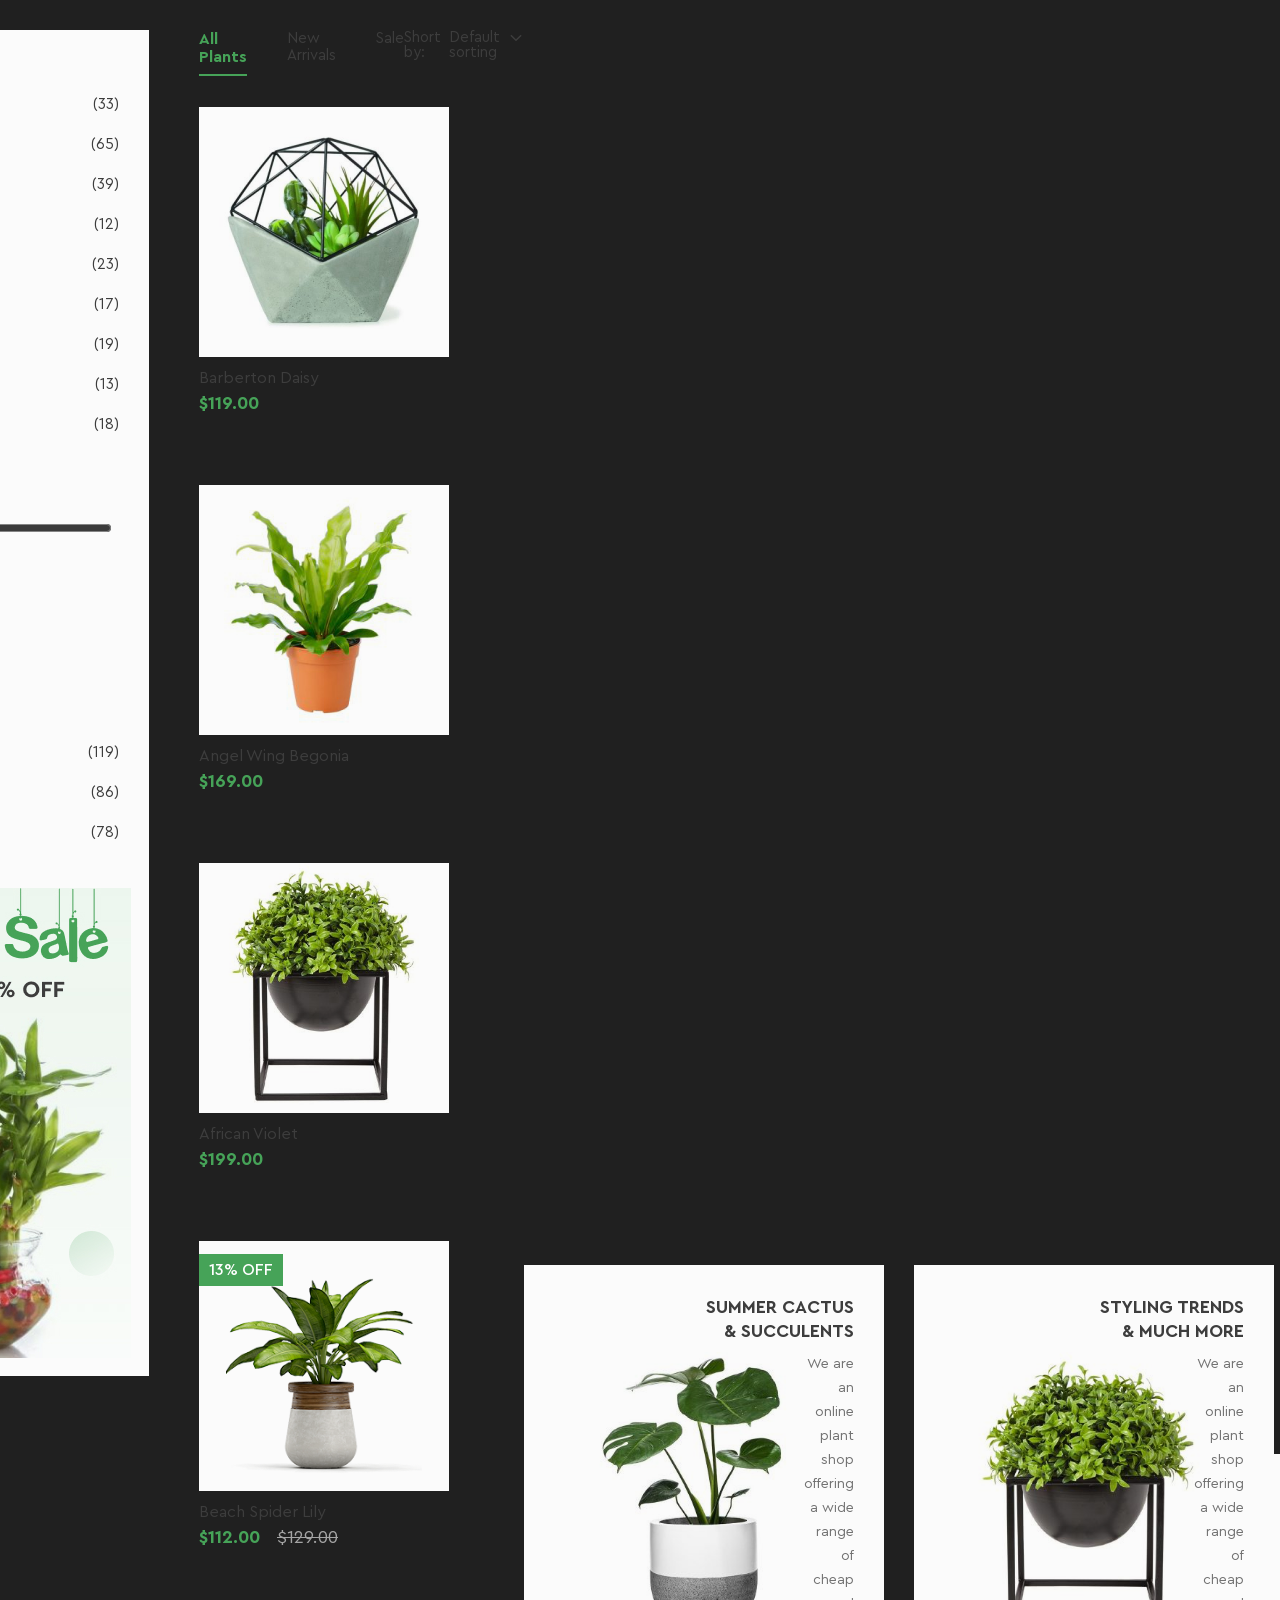
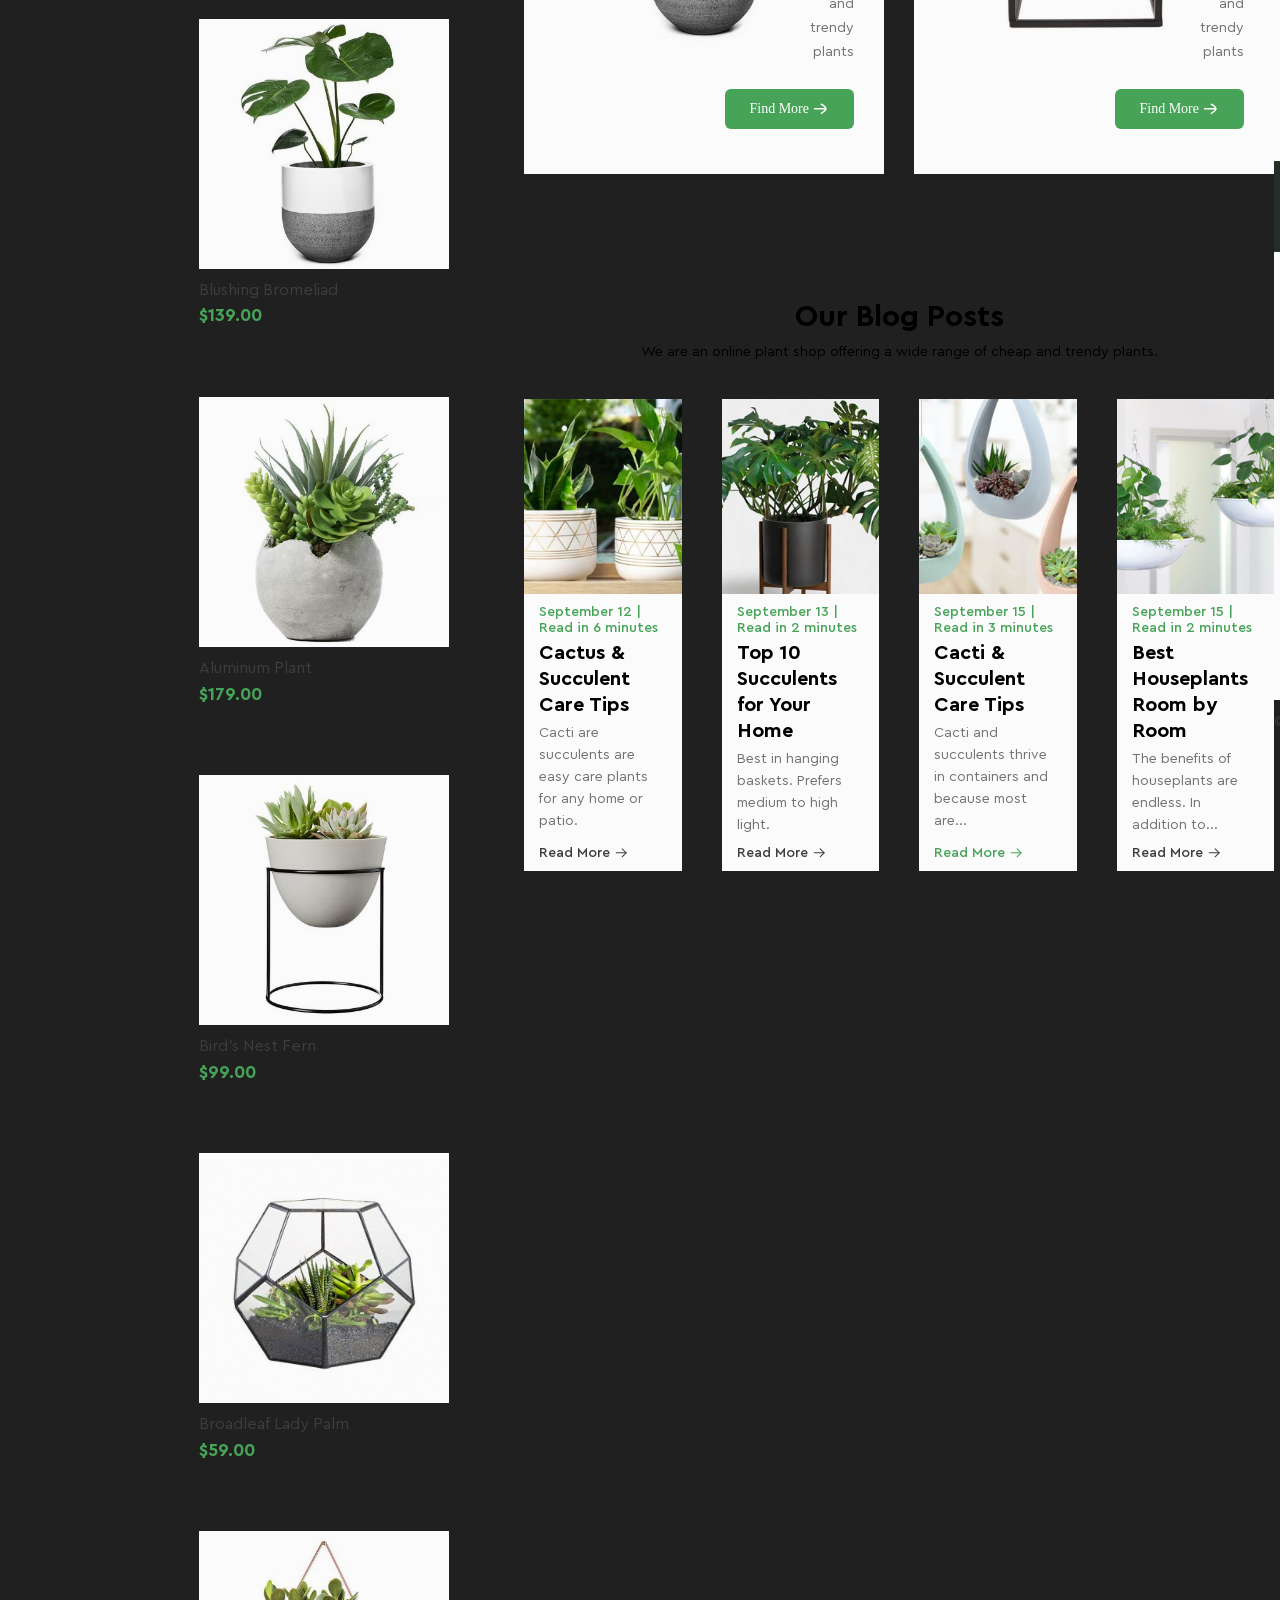
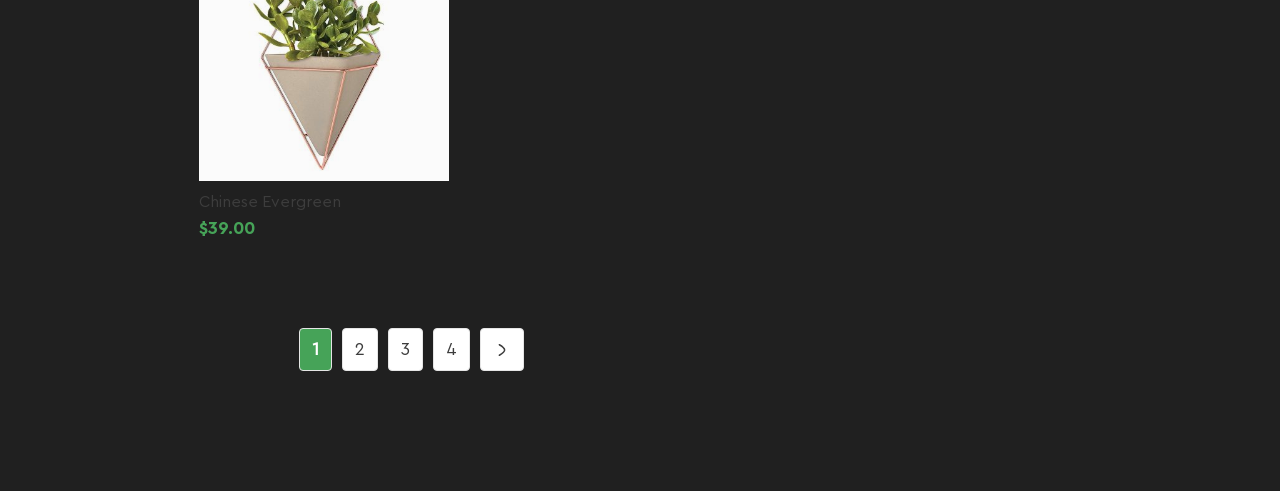
==== commit 3ac3f44f: "hw12" ====
--- a/index.html
+++ b/index.html
@@ -4,7 +4,9 @@
     <meta charset="UTF-8">
     <meta name="viewport" content="width=device-width, initial-scale=1.0">
     <link rel="stylesheet" href="./style/style.css">
-    <title>Document</title>
+    <link rel="stylesheet" href="./css/style.css">
+    <link rel="stylesheet" href="./css/normalize.css">
+    <title>GreenShop</title>
 </head>
 <body>
     <body>
@@ -60,9 +62,7 @@
                         <path d="M15.7202 7.67059L18.1602 10.1006L15.7202 12.5306" stroke="white" stroke-width="1.5" stroke-linecap="round" stroke-linejoin="round"/>
                         <path d="M13.6332 6.35826C13.3582 3.37493 12.2415 2.2916 7.79985 2.2916C1.88234 2.2916 1.88234 4.2166 1.88234 9.99993C1.88234 15.7833 1.88234 17.7083 7.79985 17.7083C12.2415 17.7083 13.3582 16.6249 13.6332 13.6416" stroke="white" stroke-width="1.5" stroke-linecap="round" stroke-linejoin="round"/>
                     </svg>
-                    <a class="bth-link" href="./registration.html">
-                        Login
-                    </a>
+                    <a class="login-trigger" href="#login">Login</a>
                     </button> 
             </header>
             <main class="main">
@@ -90,20 +90,91 @@
             </main>
         </div>
     </body>
+    <div class="modal" id="login">
+        <a class="modal__overlay" href="#"></a>
+
+        <div class="modal__content">
+            <a class="modal__close" href="#"> <img src="./image/X.svg" alt=""></a>
+
+        <div class="center">
+            <div class="tabs">
+            <span class="login-text">Login</span>
+            <span class="divider1">|</span>
+            <span class="register-text">Register</span>
+        </div>
+
+         <p class="subtitle">Enter your email and password to register.</p>
+
+        <form class="form">
+            <label><input class="input" type="text" placeholder="Username"></label>
+            <label><input class="input" type="email" placeholder="Enter your email address"></label>
+            <label class="field"><input class="input input--with-icon" type="password" placeholder="Password">
+            <button class="field__bth"><svg class="eye" xmlns="http://www.w3.org/2000/svg" width="20" height="20" viewBox="0 0 20 20" fill="none">
+                    <path d="M5.35 14.7748C3.49166 13.5582 2.29166 11.7248 2.29166 10.1165C2.29166 7.38317 5.74166 4.03316 10 4.03316C11.7417 4.03316 13.3583 4.5915 14.6583 5.45816" stroke="#727272" stroke-width="1.5" stroke-linecap="round" stroke-linejoin="round"/>
+                    <path d="M16.5414 7.17516C17.2839 8.11683 17.7164 9.1585 17.7164 10.1168C17.7164 12.8502 14.2581 16.2002 9.99975 16.2002C9.24142 16.2002 8.50058 16.0918 7.80808 15.9002" stroke="#727272" stroke-width="1.5" stroke-linecap="round" stroke-linejoin="round"/>
+                    <path d="M8.13808 11.9725C7.64225 11.4817 7.36475 10.8125 7.36725 10.115C7.36392 8.66083 8.54058 7.47917 9.99558 7.47667C10.6956 7.475 11.3673 7.7525 11.8623 8.2475" stroke="#727272" stroke-width="1.5" stroke-linecap="round" stroke-linejoin="round"/>
+                    <path d="M12.5912 10.5826C12.3962 11.6592 11.5537 12.5034 10.4771 12.7009" stroke="#727272" stroke-width="1.5" stroke-linecap="round" stroke-linejoin="round"/>
+                    <path d="M16.5764 3.54158L3.43141 16.6866" stroke="#727272" stroke-width="1.5" stroke-linecap="round" stroke-linejoin="round"/>
+                </svg></button>
+                
+            </label>
+            <label><input class="input" type="password" placeholder="Confirm Password"></label>
+        </form>
+
+        <button class="button-register" type="button">Register</button>
+
+        <div class="divider2"><span>Or register with</span></div>
+
+        <div class="social">
+            <button class="social-btn" type="button">
+            <img class="social-icon" src="./image/google 1.svg" alt="Google">
+            <span class="social-text">Continue with Google</span>
+            </button>
+
+            <button class="social-btn" type="button">
+            <img class="social-icon" src="./image/facebook 1.svg" alt="Facebook">
+            <span class="social-text">Continue with Facebook</span>
+            </button>
+        </div>
+
+      <div class="bottom-line"></div>
+    </div>
+  </div>
+</div>
     <main class="page">
         <aside class="sidebar">
             <section class="categories">
                 <h3 class="categories_title">Categories</h3>
                 <ul class="list_sidebar">
-                    <li class="menu-item active">House Plants</li>
-                    <li class="menu-item">Seeds</li>
-                    <li class="menu-item">Small Plants</li>
-                    <li class="menu-item">Potter Plants</li>
-                    <li class="menu-item">Big Plants</li>
-                    <li class="menu-item">Succulents</li>
-                    <li class="menu-item">Trerrariums</li>
-                    <li class="menu-item">Gardening</li>
-                    <li class="menu-item">Accessories</li>
+                    <li class="menu-item active"><span>House Plants</span><span class="count">(33)</span></li>
+                    <li class="menu-item"><span>Seeds</span><span class="count">(65)</span></li>
+                    <li class="menu-item"><span>Small Plants</span><span class="count">(39)</span></li>
+                    <li class="menu-item"><span>Potter Plants</span><span class="count">(12)</span></li>
+                    <li class="menu-item"><span>Big Plants</span><span class="count">(23)</span></li>
+                    <li class="menu-item"><span>Succulents</span><span class="count">(17)</span></li>
+                    <li class="menu-item"><span>Terrariums</span><span class="count">(19)</span></li>
+                    <li class="menu-item"><span>Gardening</span><span class="count">(13)</span></li>
+                    <li class="menu-item"><span>Accessories</span><span class="count">(18)</span></li>
+                </ul>
+            </section>
+
+            <section class="price-range">
+                <h3 class="categories_title">Price Range</h3>
+
+                <input class="range" type="range" min="0" max="1230" value="39">
+
+                <p class="price_text">Price: <span class="price_value">$39 - $1230</span></p>
+
+                <button class="btn_filter" type="button">Filter</button>
+            </section>
+
+            <section class="size">
+                <h3 class="categories_title">Size</h3>
+
+                <ul class="list_sidebar">
+                    <li class="menu-item"><span>Small</span><span class="count">(119)</span></li>
+                    <li class="menu-item"><span>Medium</span><span class="count">(86)</span></li>
+                    <li class="menu-item"><span>Large</span><span class="count">(78)</span></li>
                 </ul>
             </section>
             <section>
@@ -605,7 +676,7 @@
             <div class="footer_col footer_col_right">
             <h4 class="footer_title">Social Media</h4>
 
-            <div class="social">
+            <div class="footer_social">
                 <a class="social_btn" href="#"><svg xmlns="http://www.w3.org/2000/svg" width="8" height="16" viewBox="0 0 8 16" fill="none">
                     <path d="M2 5.33333H0V8H2V16H5.33333V8H7.73333L8 5.33333H5.33333V4.2C5.33333 3.6 5.46667 3.33333 6.06667 3.33333H8V0H5.46667C3.06667 0 2 1.06667 2 3.06667V5.33333Z" fill="#46A358" fill-opacity="0.6"/>
                 </svg></a>
--- a/style/style.css
+++ b/style/style.css
@@ -143,7 +143,10 @@
     transform: rotate(180deg);
 }
 
-button.header-bth{
+.header-bth{
+    display: inline-flex;
+    align-items: center;
+    gap: 8px;
     padding: 8px 17px;
     border-radius: 6px;
     background: #46A358;
@@ -152,6 +155,19 @@
     gap: 4px;
     color: #FFFFFF;
     font-family: "Cera Pro Medium";
+    z-index: 5;
+}
+
+.login-trigger{
+    color: #FFFFFF;
+}
+
+.header-btn svg{
+  display: block;
+}
+
+.header-bth:hover{
+    background: #1A712A;
 }
 
 .bth-link{
@@ -238,29 +254,276 @@
     min-height: calc(100vh - 170px - 90px);
 }
 
+.modal{
+    position: fixed;
+    inset: 0;
+    display: none;
+    z-index: 9999;
+}
+
+.modal:target{
+    display: block;
+}
+
+.modal__overlay{
+    position: absolute;
+    inset: 0;
+    background: rgba(0,0,0,.75);
+    cursor: pointer;
+}
+
+.modal__content{
+    position: relative;
+    width: 500px;
+    margin: 60px auto;
+}
+
+.modal__close{
+    position: absolute;
+    right: 16px;
+    top: 14px;
+    width: 18px;
+    height: 18px;
+    display: flex;
+    cursor: pointer;
+    z-index: 2;
+}
+
+.center{
+    width: 500px;
+    height: 656px;
+    background: #fff;
+    position: relative;
+    box-sizing: border-box;
+    padding-bottom: 10px; 
+}
+
+.tabs{
+    position: relative;
+    display: flex;
+    align-items: center;
+    justify-content: center;
+    padding-top: 52px;
+    gap: 12px;
+}
+
+.login-text{
+    color: #3D3D3D;
+    font-family: "Cera Pro Medium";
+    font-size: 20px;
+    line-height: 16px;
+}
+
+.divider1{ 
+    color: #3D3D3D;
+    font-size: 18px;
+    font-weight: 250;
+    line-height: 16px;
+}
+
+.register-text{
+    color: #46A358;
+    font-family: "Cera Pro Medium";
+    font-size: 20px;
+    line-height: 16px;
+}
+
+.subtitle{
+    color: #3D3D3D;
+    font-family: "Cera Pro Regular";
+    font-size: 13px;
+    line-height: 16px;
+    text-align: center;
+    margin-top: 40px;
+    margin-bottom: 15px;
+}
+
+.form{
+    margin-top: 16px;
+    display: flex;
+    flex-direction: column;
+    align-items: center;
+    gap: 16px;    
+}
+
+.field{
+  position: relative;
+  display: inline-block;
+}
+
+.input{
+    display: block;
+    width: 300px;
+    height: 40px;
+    padding: 12px 14px;
+    border-radius: 5px;
+    border: 1px solid #EAEAEA;
+    background: #fff;
+
+    color: #A5A5A5;
+    font-family: "Cera Pro Regular";
+    font-size: 14px;
+    line-height: 16px;
+    box-sizing: border-box;
+    outline: none;
+}
+
+.input--with-icon{
+    padding-right: 48px; 
+}
+
+.field__bth{
+    position: absolute;
+    right: 14px;
+    top: 50%;
+    transform: translateY(-50%);
+    width: 20px;
+    height: 20px;
+    background: transparent;
+    border: none;
+    display: flex;
+    place-items: center;
+    padding: 0;
+    opacity: .7;
+}
+
+.field__btn:hover{ 
+    opacity: 1; 
+}
+
+.eye{
+    width: 20px;
+    height: 20px;
+    display: block;
+    cursor: pointer;
+}
+
+.input::placeholder{
+    color: #A5A5A5;
+}
+
+.input:focus{
+    border-color: rgba(70,163,88,.6);
+}
+
+.button-register{
+    width: 300px;
+    height: 45px;
+    border-radius: 5px;
+    background: #46A358;
+    color: #FFF;
+    font-family: "Cera Pro Bold";
+    font-size: 16px;
+    line-height: 16px;
+    font-size: 16px;
+
+    display: block;
+    margin: 41px auto 0;
+    cursor: pointer;
+}
+
+.button-register:hover{
+  filter: brightness(0.95);
+}
+
+.divider2{
+    margin: 36px 0 20px;
+    display: flex;
+    align-items: center;
+    justify-content: center;
+    gap: 6px;
+
+    color: #3D3D3D;
+    font-family: "Cera Pro Regular";
+    font-size: 13px;
+    line-height: 16px;
+}
+
+.divider2::before,
+.divider2::after{
+    content: "";
+    width: 97px;
+    height: 1px;
+    background: #EAEAEA;
+}
+
+.social{
+    display: flex;
+    flex-direction: column;
+    align-items: center;
+    gap: 15px;
+}
+
+.social{
+    display: flex;
+    flex-direction: column;
+    align-items: center;
+    gap: 15px;
+}
+
+.social-btn{
+    width: 300px;
+    height: 40px;
+    background: #fff;
+    border: 1px solid #EAEAEA;
+    border-radius: 5px;
+    cursor: pointer;
+
+    display: flex;
+    align-items: center;
+    justify-content: center;
+    gap: 10px;
+
+    margin: 0 auto;
+}
+
+.social-btn:hover{
+  background: rgba(0,0,0,0.02);
+}
+
+.social-text{
+    color: #727272;
+    font-family: "Cera Pro Medium";
+    text-align: center;
+    font-size: 13px;
+    line-height: 16px;
+}
+
+.social-icon{
+    width: 20px;
+    height: 20px;
+}
+
+.bottom-line{
+    position: absolute;
+    left: 0;
+    bottom: 0;
+    width: 100%;
+    height: 10px;
+    background: #46A358;
+}
+
 aside.sidebar{
+    display: flex;
     flex-direction: column;
-}
-
-section.categories{
-    background: #FBFBFB;  
-    padding: 14px 18px;
-}
-
+    background: #FBFBFB;
+    padding: 14px 18px ;
+
+}
 
 h3.categories_title{
     color: #3D3D3D;
     font-family: "Cera Pro Medium";
     font-size: 18px;
-    margin: 0 0 16px;
+    margin: 0 0 20px;
 }
 
 ul.list_sidebar{
     color: #3D3D3D;
     font-family: "Cera Pro Regular";
     font-size: 16px;
-    margin: 0 12px;
-    margin-bottom: 250px;      
+    padding: 0 12px;
+    margin-bottom: 35px;   
 }
 
 .img_sale{
@@ -269,16 +532,54 @@
 }
 
 
-li.menu-item.active{
-    font-family: "Cera Pro Bold";
-    margin-bottom: 20px;
-    color: #46A358 
-}
-
 li.menu-item{
-    margin-bottom: 20px;
-}
-
+    display: flex;
+    justify-content: space-between;
+    color: #3D3D3D;
+    font-family: "Cera Pro Regular";
+    font-size: 15px;
+    line-height: 40px;
+}
+
+.menu-item:hover{
+    font-family: "Cera Pro Bold";
+    color: #46A358;
+    cursor: pointer;  
+}
+
+.price_text{
+    padding: 0 12px;  
+    margin-top: 20px;
+    margin-bottom: 26px;
+    font-family: "Cera Pro Regular";
+    font-size: 14px;
+    color: #3D3D3D;
+}
+
+.range{
+    margin: 0 12px 0 12px; 
+    width: 279px;
+    accent-color: #46A358;
+    background: rgba(70, 163, 88, 0.20);
+}
+
+
+.price_value{
+    color: #46A358;
+    font-family: "Cera Pro Bold";
+}
+
+.btn_filter{
+    margin-left: 12px;
+    margin-bottom: 53px;
+    background: #46A358;
+    color: #fff;
+    font-family: "Cera Pro Bold";
+    font-size: 14px;
+    padding: 10px 26px;
+    border-radius: 6px;
+    cursor: pointer;
+}
 
 section.content{
     display: flex;
@@ -774,7 +1075,8 @@
 }
 .footer_bottom{
     display: flex;
-    justify-content: space-between;
+    justify-content: left;
+    gap: 165px;
     padding: 33px 23px;
     background: #FBFBFB;
 }
@@ -804,10 +1106,10 @@
     font-family: "Cera Pro Bold";
     font-size: 18px;
     line-height: 16px;
-    margin-bottom: 20xp; 
-}
-
-.social{
+    margin-bottom: 20px; 
+}
+
+.footer_social{
     display: flex;
     gap: 10px ;
     margin-bottom: 40px;
@@ -833,4 +1135,8 @@
     display: flex;
     justify-self: center;
     margin-top: 7px;
+    color: #3D3D3D;
+    font-family: "Cera Pro Regular";
+    font-size: 14px;
+    line-height: 30px;
 }
--- a/css/style.css
+++ b/css/style.css
@@ -0,0 +1,175 @@
+*{
+    margin: 0;
+    padding: 0;
+    box-sizing: border-box;
+}
+
+body{
+    min-height: 100vh;        
+    display: flex;            
+    justify-content: center;  
+    align-items: center;      
+    background: #202020; 
+}  
+
+.center{
+    width: 500px;
+    height: 656px;
+    background: #fff;
+    position: relative;
+}
+
+.tabs{
+    display: flex; 
+    align-items: center; 
+    justify-content: center;             
+    margin-top: 52px;
+    gap: 12px;
+    font-family: "Cera Pro";                  
+    
+}
+
+.login-text{
+    color: #3D3D3D;
+    font-size: 20px;
+    font-style: normal;
+    font-weight: 500;
+    
+}
+
+.divider1{
+    color: #3D3D3D;
+    font-size: 18px;
+    font-style: normal;
+    font-weight: 250;
+    line-height: 16px;
+}
+
+.register-text{
+    color: #46A358;
+    font-family: "Cera Pro";
+    font-size: 20px;
+    font-weight: 500;
+    line-height: 16px; 
+}
+
+.subtitle{
+    color: #3D3D3D;
+    font-family: "Cera Pro";
+    font-size: 13px;
+    font-weight: 400;
+    line-height: 16px;
+
+    text-align: center; 
+    margin-top: 40px;
+    margin-bottom: 30px;  
+}
+
+.form{
+    margin-top: 16px;
+    display: flex;
+    flex-direction: column;
+    align-items: center;  
+    gap: 16px; 
+}
+
+.input{
+    width: 300px;
+    height: 40px;
+    padding-top: 12px;
+    padding-bottom: 12px;
+    padding-left: 14px;
+    border-radius: 5px;
+    border: 1px solid #EAEAEA;
+    background: #fff;
+
+    color: #A5A5A5;
+    font-family: "Cera Pro";
+    font-size: 14px;
+    font-style: normal;
+    font-weight: 400;
+    line-height: 16px; 
+    
+}
+
+.button-register{
+    width: 300px;
+    height: 45px;
+    border: 0;
+    border-radius: 5px;
+    background: #46A358;
+    color: #FFF;
+    font-family: "Cera Pro";
+    font-size: 16px;
+    font-style: normal;
+    font-weight: 700;
+    line-height: 16px;
+
+    display: block;
+    margin: 41px auto 0;
+}
+
+.divider2{
+    margin: 36px 0 20px;
+    display: flex;
+    align-items: center;
+    justify-content: center;
+    gap: 6px;                
+    
+    color: #3D3D3D;
+    font-family: "Cera Pro";
+    font-size: 13px;
+    font-style: normal;
+    font-weight: 400;
+    line-height: 16px;
+}
+
+.divider2::before,
+.divider2::after{
+    content: "";
+    width: 97px;              
+    height: 1px;
+    background: #EAEAEA;
+}
+
+.social-btn{
+    width: 300px;             
+    height: 40px;
+    background: #fff;
+    border: 1px solid #EAEAEA;
+    border-radius: 5px;
+    cursor: pointer;
+
+    display: flex;              
+    align-items: center;         
+    justify-content: center;     
+
+    gap: 10px;                   
+    margin: 0 auto;
+}
+
+.social-btn:first-child{
+    margin-bottom: 15px;
+}
+.social-text{
+    color: #727272;
+    text-align: center;
+    font-family: "Cera Pro";
+    font-size: 13px;
+    font-style: normal;
+    font-weight: 500;
+    line-height: 16px;
+}
+.social-icon{
+    width: 20px;
+    height: 20px; 
+}
+  
+.bottom-line{
+    position: fixed;
+    left: 0;
+    bottom: 0;
+    width: 500px;          
+    height: 10px;
+  background: #46A358;
+}
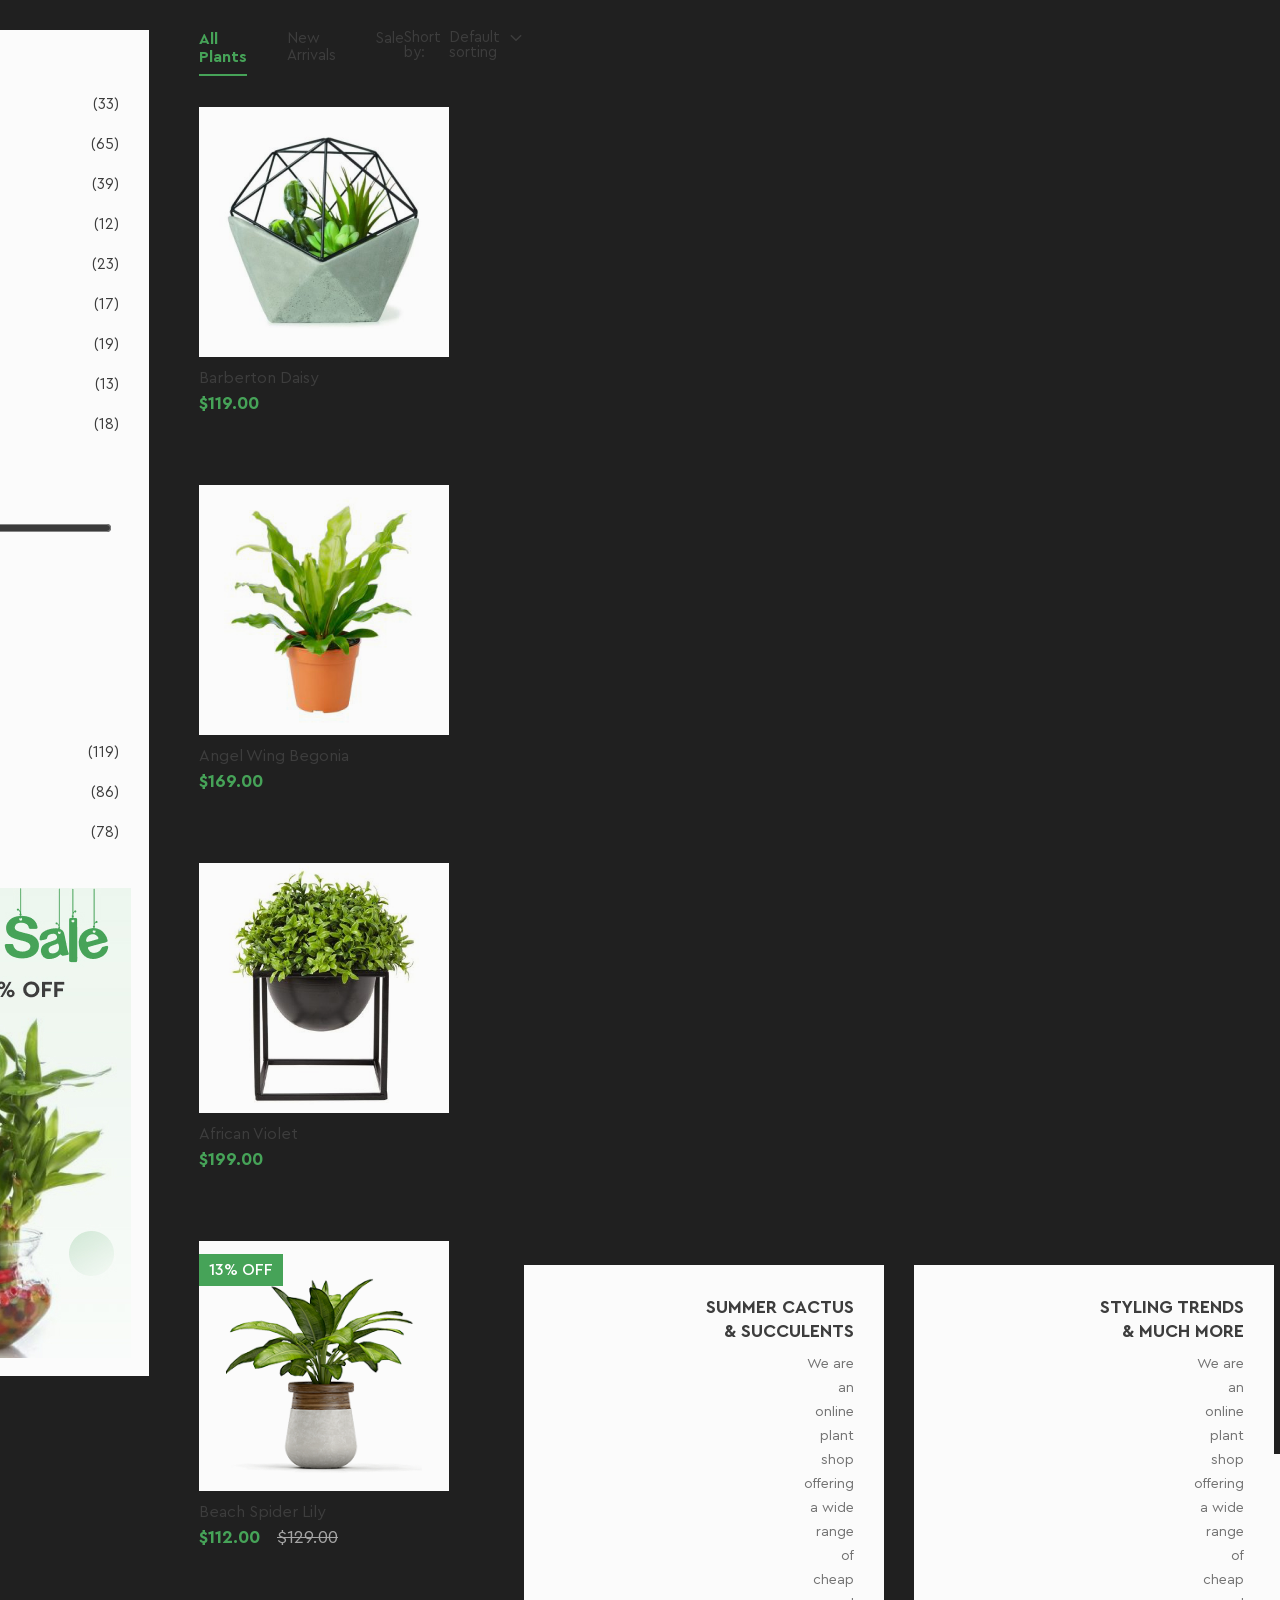
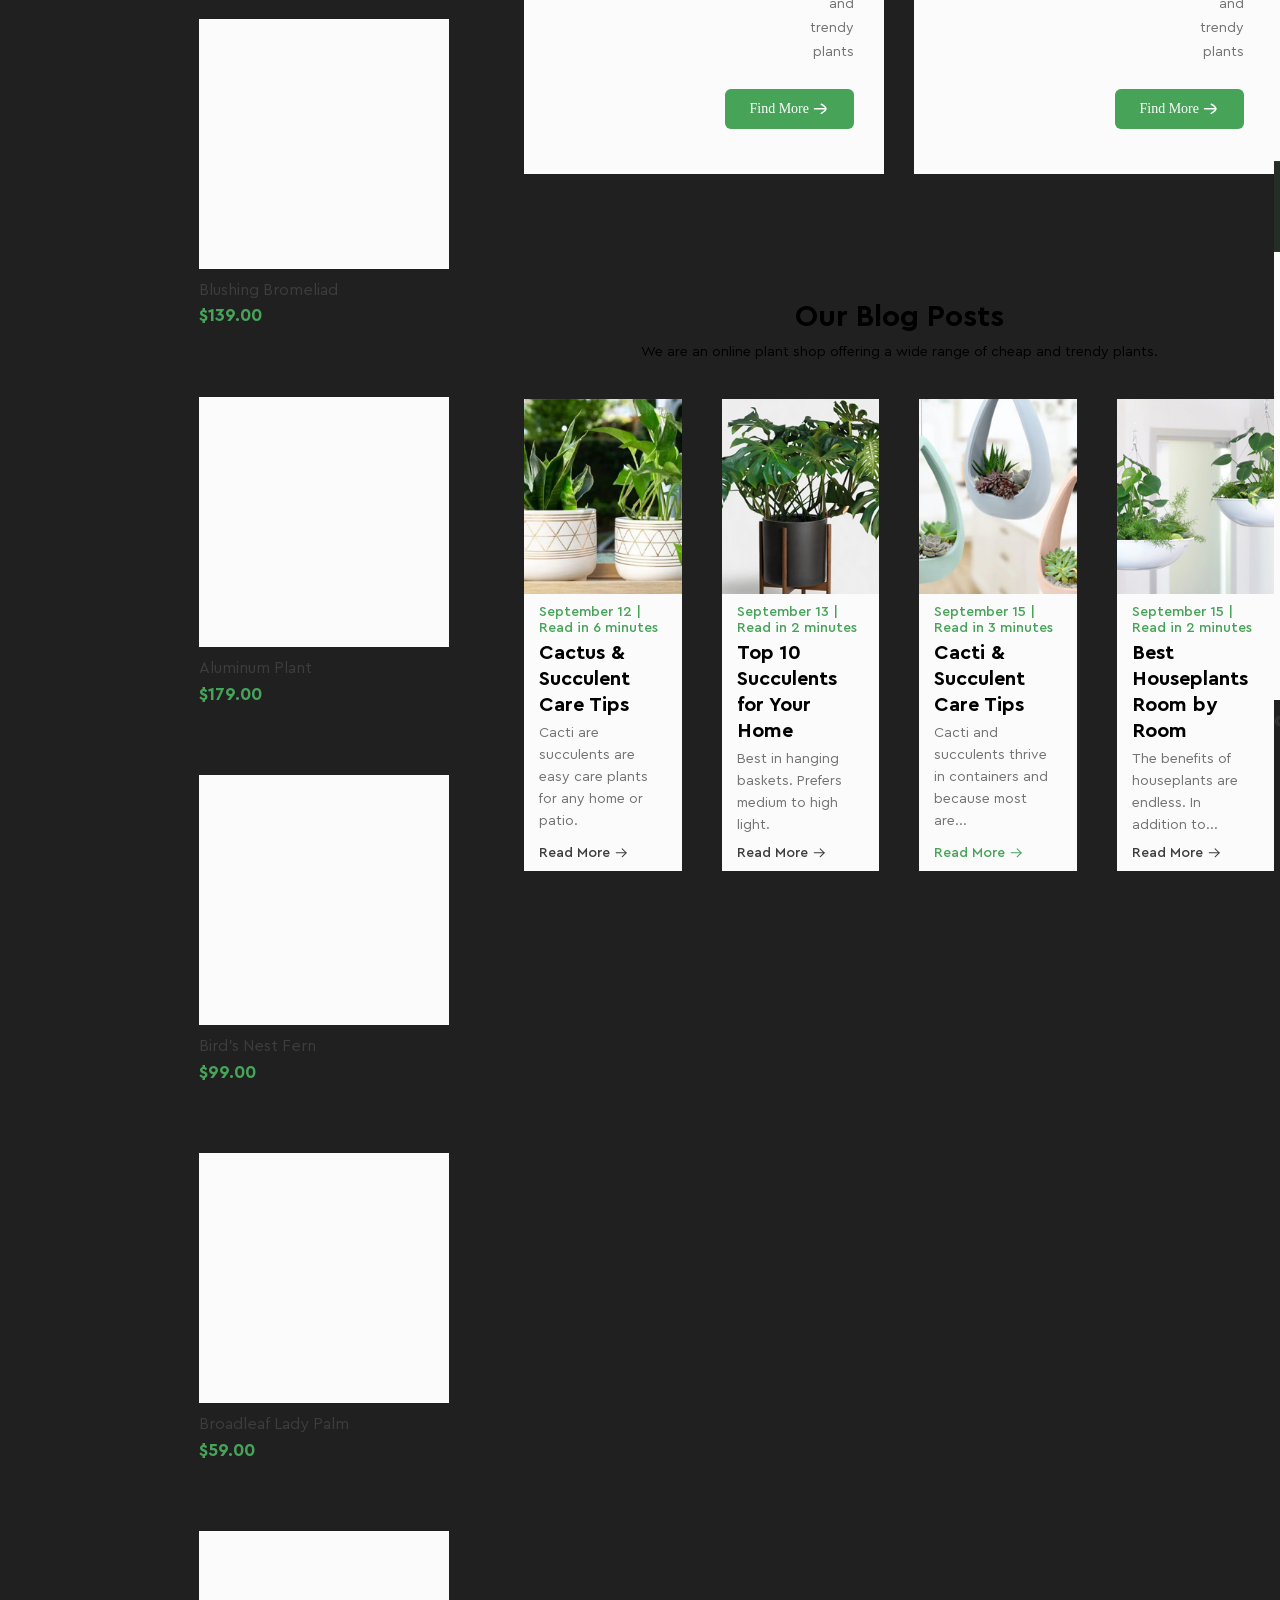
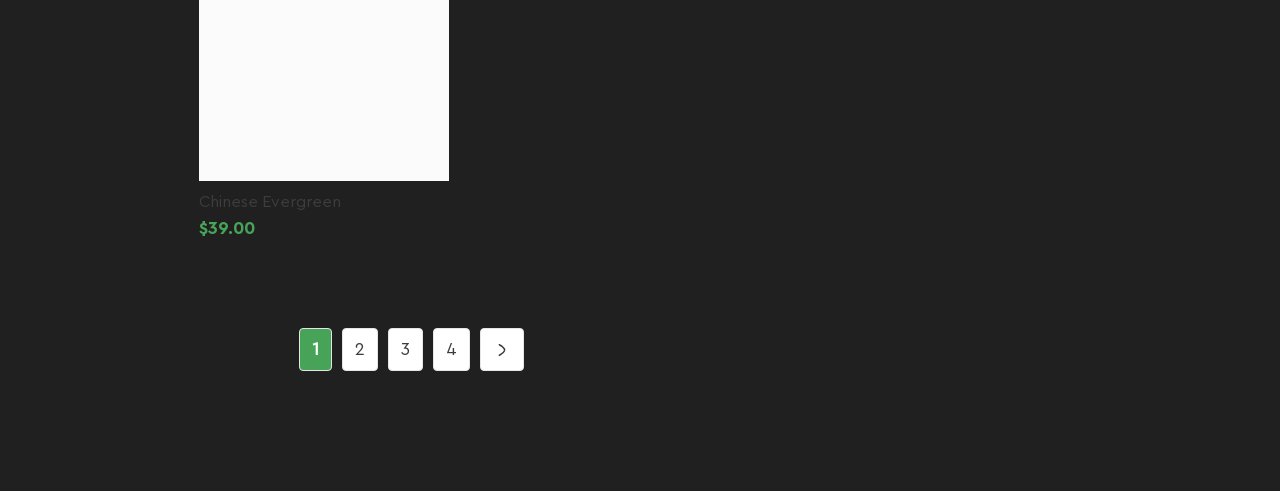
==== commit 645b4380: "hw14" ====
--- a/index.html
+++ b/index.html
@@ -63,6 +63,9 @@
                         <path d="M13.6332 6.35826C13.3582 3.37493 12.2415 2.2916 7.79985 2.2916C1.88234 2.2916 1.88234 4.2166 1.88234 9.99993C1.88234 15.7833 1.88234 17.7083 7.79985 17.7083C12.2415 17.7083 13.3582 16.6249 13.6332 13.6416" stroke="white" stroke-width="1.5" stroke-linecap="round" stroke-linejoin="round"/>
                     </svg>
                     <a class="login-trigger" href="#login">Login</a>
+                    </button>
+                    <button class="burger" id="burgerBtn" type="button" aria-label="Open menu" aria-expanded="false">
+                        <span></span><span></span><span></span>
                     </button> 
             </header>
             <main class="main">
@@ -89,14 +92,67 @@
                 </section>
             </main>
         </div>
+        <script>
+        const burgerBtn = document.getElementById('burgerBtn');
+        const menu = document.querySelector('menu.menu');
+
+        // если меню не найдено — выходим, чтобы не было ошибок
+        if (burgerBtn && menu) {
+            // overlay создаём один раз
+            const overlay = document.createElement('div');
+            overlay.className = 'menu-overlay';
+            document.body.appendChild(overlay);
+
+            function openMenu() {
+            menu.classList.add('is-open');
+            burgerBtn.classList.add('is-open');
+            overlay.classList.add('is-open');
+            burgerBtn.setAttribute('aria-expanded', 'true');
+            document.body.style.overflow = 'hidden';
+            }
+
+            function closeMenu() {
+            menu.classList.remove('is-open');
+            burgerBtn.classList.remove('is-open');
+            overlay.classList.remove('is-open');
+            burgerBtn.setAttribute('aria-expanded', 'false');
+            document.body.style.overflow = '';
+            }
+
+            burgerBtn.addEventListener('click', () => {
+            menu.classList.contains('is-open') ? closeMenu() : openMenu();
+            });
+
+            overlay.addEventListener('click', closeMenu);
+
+            // закрывать при клике по пункту меню
+            menu.addEventListener('click', (e) => {
+            if (e.target.closest('li.menu-item-header')) closeMenu();
+            });
+
+            // закрывать по ESC
+            document.addEventListener('keydown', (e) => {
+            if (e.key === 'Escape') closeMenu();
+            });
+
+            // если повернули экран/стали шире 425 — закрыть меню
+            window.addEventListener('resize', () => {
+            if (window.innerWidth > 425) closeMenu();
+            });
+        }
+        </script>
+
     </body>
     <div class="modal" id="login">
         <a class="modal__overlay" href="#"></a>
 
+        <section class="screen" id="loader">
+            <div class="preloader" aria-label="Loading" role="status"></div>
+        </section>
+
         <div class="modal__content">
             <a class="modal__close" href="#"> <img src="./image/X.svg" alt=""></a>
 
-        <div class="center">
             <div class="tabs">
             <span class="login-text">Login</span>
             <span class="divider1">|</span>
@@ -146,15 +202,77 @@
             <section class="categories">
                 <h3 class="categories_title">Categories</h3>
                 <ul class="list_sidebar">
-                    <li class="menu-item active"><span>House Plants</span><span class="count">(33)</span></li>
-                    <li class="menu-item"><span>Seeds</span><span class="count">(65)</span></li>
-                    <li class="menu-item"><span>Small Plants</span><span class="count">(39)</span></li>
-                    <li class="menu-item"><span>Potter Plants</span><span class="count">(12)</span></li>
-                    <li class="menu-item"><span>Big Plants</span><span class="count">(23)</span></li>
-                    <li class="menu-item"><span>Succulents</span><span class="count">(17)</span></li>
-                    <li class="menu-item"><span>Terrariums</span><span class="count">(19)</span></li>
-                    <li class="menu-item"><span>Gardening</span><span class="count">(13)</span></li>
-                    <li class="menu-item"><span>Accessories</span><span class="count">(18)</span></li>
+                <li class="menu-item ">
+                    <label class="menu-label">
+                    <input class="menu-checkbox" type="checkbox">
+                    <span class="name">House Plants</span>
+                    <span class="count">(33)</span>
+                    </label>
+                </li>
+
+                <li class="menu-item">
+                    <label class="menu-label">
+                    <input class="menu-checkbox" type="checkbox">
+                    <span class="name">Seeds</span>
+                    <span class="count">(65)</span>
+                    </label>
+                </li>
+
+                <li class="menu-item">
+                    <label class="menu-label">
+                    <input class="menu-checkbox" type="checkbox">
+                    <span class="name">Small Plants</span>
+                    <span class="count">(39)</span>
+                    </label>
+                </li>
+
+                <li class="menu-item">
+                    <label class="menu-label">
+                    <input class="menu-checkbox" type="checkbox">
+                    <span class="name">Potter Plants</span>
+                    <span class="count">(12)</span>
+                    </label>
+                </li>
+
+                <li class="menu-item">
+                    <label class="menu-label">
+                    <input class="menu-checkbox" type="checkbox">
+                    <span class="name">Big Plants</span>
+                    <span class="count">(23)</span>
+                    </label>
+                </li>
+
+                <li class="menu-item">
+                    <label class="menu-label">
+                        <input class="menu-checkbox" type="checkbox">
+                        <span class="name">Succulents</span>
+                        <span class="count">(17)</span>
+                    </label>
+                </li>
+
+                <li class="menu-item">
+                    <label class="menu-label">
+                    <input class="menu-checkbox" type="checkbox">
+                    <span class="name">Terrariums</span>
+                    <span class="count">(19)</span>
+                    </label>
+                </li>
+
+                <li class="menu-item">
+                    <label class="menu-label">
+                    <input class="menu-checkbox" type="checkbox">
+                    <span class="name">Gardening</span>
+                    <span class="count">(13)</span>
+                    </label>
+                </li>
+
+                <li class="menu-item">
+                    <label class="menu-label">
+                    <input class="menu-checkbox" type="checkbox">
+                        <span class="name">Accessories</span>
+                        <span class="count">(18)</span>
+                    </label>
+                </li>
                 </ul>
             </section>
 
@@ -172,9 +290,27 @@
                 <h3 class="categories_title">Size</h3>
 
                 <ul class="list_sidebar">
-                    <li class="menu-item"><span>Small</span><span class="count">(119)</span></li>
-                    <li class="menu-item"><span>Medium</span><span class="count">(86)</span></li>
-                    <li class="menu-item"><span>Large</span><span class="count">(78)</span></li>
+                    <li class="menu-item">
+                        <label class="menu-label">
+                            <input class="menu-checkbox" type="checkbox">
+                            <span class="name">Small</span>
+                            <span class="count">(119)</span>
+                        </label>
+                    </li>
+                    <li class="menu-item">
+                        <label class="menu-label">
+                            <input class="menu-checkbox" type="checkbox">
+                            <span class="name">Medium</span>
+                            <span class="count">(86)</span>
+                        </label>
+                    </li>
+                    <li class="menu-item">
+                        <label class="menu-label">
+                            <input class="menu-checkbox" type="checkbox">
+                            <span class="name">Large</span>
+                            <span class="count">(78)</span>
+                        </label>
+                    </li>
                 </ul>
             </section>
             <section>
@@ -705,5 +841,10 @@
         © 2026 GreenShop. All Rights Reserved.
         </p>
     </footer>
+     <script>
+        setTimeout(() => {
+        document.getElementById('loader').classList.add('hideLoader');
+        }, 5000);
+    </script>
 </body>
 </html>
--- a/style/style.css
+++ b/style/style.css
@@ -37,8 +37,14 @@
          url('../fonts/CeraPro-Bold.ttf') format('truetype');
 }
 
+html, body{
+  width: 100%;
+  margin: 0;
+}
+
 body{
     padding: 30px 120px;
+    
 }
 
 div.container{
@@ -144,9 +150,6 @@
 }
 
 .header-bth{
-    display: inline-flex;
-    align-items: center;
-    gap: 8px;
     padding: 8px 17px;
     border-radius: 6px;
     background: #46A358;
@@ -156,6 +159,7 @@
     color: #FFFFFF;
     font-family: "Cera Pro Medium";
     z-index: 5;
+    cursor: pointer;
 }
 
 .login-trigger{
@@ -177,6 +181,8 @@
 main.main{
     background: #F5F5F580 50%;
 }
+
+.burger{ display: none; }
 
 section.section{
     display: flex;
@@ -273,9 +279,13 @@
 }
 
 .modal__content{
-    position: relative;
+    position: absolute;
+    background-color: #FFF;
+    left: 50%;
+    top: 50%;
+    transform: translate(-50%, -50%);
     width: 500px;
-    margin: 60px auto;
+    height: 656px;
 }
 
 .modal__close{
@@ -286,7 +296,95 @@
     height: 18px;
     display: flex;
     cursor: pointer;
-    z-index: 2;
+    z-index: 20;
+}
+
+.screen{
+    position: absolute;
+    inset: 0;
+    background: rgba(255,255,255,.75); 
+    display: flex;
+    align-items: center;
+    justify-content: center;
+    z-index: 10;
+}
+
+#loader{
+    position: absolute;
+    inset: 0;
+    background: rgba(255,255,255,.75);
+    display: flex;
+    align-items: center;
+    justify-content: center;
+    z-index: 15;
+}
+
+.preloader::after{
+    position: relative;
+    inset: 0;
+    margin: auto;
+    content: "";
+    display: block;
+    height: 32px;
+    width: 32px;
+    border: 4px solid;
+    border-radius: 50%;
+    border-top-color: #5FE1B3;
+    border-right-color: #a0efd2;
+    border-bottom-color: #a0efd2;
+    border-left-color: #a0efd2;
+    animation: rotating 1.1s linear infinite;
+    z-index: 5;
+}
+
+@keyframes rotating{
+  from{ transform: rotate(0deg); }
+  to{ transform: rotate(360deg); }
+}
+
+
+.hideLoader{
+  display: none !important;
+}
+
+.modal:target .preloader{
+    display: block;
+
+    position: absolute;
+    inset: 0;
+    background: rgba(255,255,255,0.65);
+    z-index: 5;
+}
+
+.preloader::after{
+    position: absolute;
+    inset: 0;
+    margin: auto;
+    content: "";
+    display: block;
+    height: 32px;
+    width: 32px;
+    border: 4px solid;
+    border-radius: 50%;
+    border-top-color: #5FE1B3;
+    border-right-color: #a0efd2;
+    border-bottom-color: #a0efd2;
+    border-left-color: #a0efd2;
+    animation: rotating 1.1s linear infinite;
+    z-index: 5;
+}
+
+.modal:target .center{
+    position: relative;
+}
+
+.modal:target .center{
+    position: relative;
+}
+
+@keyframes rotating{
+    from{ transform: rotate(0deg); }
+    to{ transform: rotate(360deg); }
 }
 
 .center{
@@ -295,7 +393,8 @@
     background: #fff;
     position: relative;
     box-sizing: border-box;
-    padding-bottom: 10px; 
+    padding-bottom: 10px;
+    z-index: 1;
 }
 
 .tabs{
@@ -534,17 +633,35 @@
 
 li.menu-item{
     display: flex;
-    justify-content: space-between;
     color: #3D3D3D;
     font-family: "Cera Pro Regular";
     font-size: 15px;
     line-height: 40px;
 }
 
-.menu-item:hover{
+.menu-checkbox{
+    display: flex;
+    position: absolute;
+    opacity: 0;
+    pointer-events: none;
+}
+
+.menu-label{
+    display: flex;
+    justify-content: space-between;
+    width: 100%;  
+    align-items: center;
+    cursor: pointer;
+    user-select: none;
+}
+
+
+
+.menu-checkbox:checked ~ .name,
+.menu-checkbox:checked ~ .count{
+    color: #46A358;
+    opacity: 1;
     font-family: "Cera Pro Bold";
-    color: #46A358;
-    cursor: pointer;  
 }
 
 .price_text{
@@ -809,7 +926,6 @@
     height: 290px;
     display: block;
     flex-shrink: 0;
-    background: lightgray -5px 0px / 101.742% 100% no-repeat;
     mix-blend-mode: multiply;
     position: absolute;
     margin-bottom: 30px;
@@ -1139,4 +1255,434 @@
     font-family: "Cera Pro Regular";
     font-size: 14px;
     line-height: 30px;
+}
+
+@media (max-width: 1440px){
+    body{
+    padding: 30px 100px;
+    }
+    .products{
+    justify-content: flex-start;
+    gap: 50px 30px;
+    }
+}
+
+@media (max-width: 1024px){
+    body{
+        padding: 20px 50px;
+    }
+    .products{
+        justify-content: flex-start;
+        gap: 30px 15px;
+    }
+    main.page{
+        gap: 25px; 
+    }
+    ul.list_topbar  {
+       gap: 20px; 
+    }
+    main.page{
+        margin-bottom: 60px;
+    }
+    .blog_header{
+        margin-top: 100px;
+    }
+    .promo_card{
+        padding: 30px 15px 30px 15px;
+    }
+    .footer{
+        margin-top: 80px;
+    }
+    .footer_top{
+        gap: 25px;
+    }
+    .footer_features{
+        gap: 20px;
+    }
+    .footer_bottom{
+        gap: 100px;
+    }
+}
+
+@media (max-width: 768px){
+    body{
+        padding: 15px 25px;
+    }
+    div.section-content {
+        padding: 30px 30px;
+    }
+    .topbar{
+        flex-wrap: wrap; 
+        gap: 12px 16px;
+    }
+
+    .promo_card{
+        padding: 15px 15px 20px 0;
+    }
+
+    .promo{
+        display: flex;
+        flex-direction: column;
+        gap: 20px;
+        gap: 45px;  
+    }
+    .posts{
+        display: grid;
+        grid-template-columns: repeat(2, 1fr);
+        gap: 30px;   
+    }
+    .footer{
+        margin-top: 50px;   
+    }
+
+    .footer_newsletter{
+        width: 100%;
+    }
+    .footer_bar{
+        display: grid;
+        grid-template-columns: 180px 1fr;
+        align-items: start;
+        column-gap: 130px;
+        row-gap: 14px;
+    }
+
+    .footer_logo{
+        grid-column: 1;
+        grid-row: 1 / span 3;
+        align-self: start;
+    }
+
+    .bar_item{
+        grid-column: 2;
+        justify-content: flex-start;
+        text-align: left;
+        white-space: nowrap;    
+    }
+    .footer_bottom{
+        gap: 30px;
+    }
+}
+
+@media (max-width: 425px){
+
+    html, body{
+    width: 100%;
+    margin: 0;
+    overflow-x: hidden;
+  }
+
+  .container{
+    max-width: 100% !important;
+    width: 100% !important;
+    margin: 0 auto;
+    padding: 0 14px;
+    box-sizing: border-box;
+  }
+
+  .page{
+    display: flex;
+    flex-direction: column;
+    gap: 24px;
+  }
+
+  .sidebar{
+    width: 100%;
+  }
+
+  .content{
+    width: 100%;
+
+  }
+
+  .hero,
+  .section,
+  .main-section{
+    display: flex;
+    flex-direction: column;
+  }
+
+  .image{
+    width: 100%;
+    display: flex;
+    justify-content: center;
+  }
+
+  .img-big{
+    width: 100%;
+    max-width: 320px;
+    height: auto;
+  }
+
+  .img-small{
+    width: 70px;
+    height: auto;
+  }
+
+  .sidebar{
+    background: #FBFBFB;
+    padding: 16px;
+  }
+
+  .blog_cards{
+    display: grid;
+    grid-template-columns: 1fr;
+    gap: 16px;
+  }
+
+  img{
+    max-width: 100%;
+    height: auto;
+  }
+  
+
+  .burger{
+    display: inline-flex;
+    flex-direction: column;
+    justify-content: center;
+    gap: 5px;
+    width: 42px;
+    height: 42px;
+    border: 1px solid rgba(70,163,88,.25);
+    border-radius: 10px;
+    background: #fff;
+    cursor: pointer;
+    z-index: 11;
+  }
+
+  .burger span{
+    display:block;
+    height: 2px;
+    width: 22px;
+    margin: 0 auto;
+    background: #46A358;
+    transition: .25s ease;
+  }
+
+  .burger.is-open span:nth-child(1){
+    transform: translateY(7px) rotate(45deg);
+  }
+  .burger.is-open span:nth-child(2){
+    opacity: 0;
+  }
+  .burger.is-open span:nth-child(3){
+    transform: translateY(-7px) rotate(-45deg);
+  }
+  menu.menu{
+    position: fixed;
+    top: 0;
+    right: -100%;
+    width: 100%;
+    max-width: 320px;
+    max-width: none;
+    background: #fff;
+    padding: 18px 18px 18px;
+    display: flex;            
+    flex-direction: column;
+    gap: 14px;
+    margin: 0;
+    transition: right .25s ease;
+    z-index: 10;
+  }
+  menu.menu.is-open{
+    right: 0;
+  }
+  li.menu-item-header{
+    border-bottom: none;
+    padding: 12px 10px;
+    border-radius: 10px;
+  }
+  li.menu-item-header:hover{
+    background: rgba(70,163,88,.10);
+  }
+  .header-btn{
+    display: none;
+  }
+  .menu-overlay{
+    position: fixed;
+    inset: 0;
+    background: rgba(0,0,0,.45);
+    opacity: 0;
+    pointer-events: none;
+    transition: opacity .25s ease;
+    z-index: 9;
+    }
+  .menu-overlay.is-open{
+    opacity: 1;
+    pointer-events: auto;
+    }
+
+    .container{
+    max-width: 100%;
+    width: 100%;
+    margin: 0;
+    padding: 0 12px;
+    }
+
+    .promo_img {
+    width: 220px;
+    height: 220px;
+    }
+    .footer_top{
+    flex-direction: column;
+    gap: 30px;
+    padding: 18px 14px;
+  }
+  .footer_features{
+    flex-direction: column;
+    gap: 16px;
+  }
+  .feature{
+    border-right: none !important;
+    padding-right: 0 !important;
+    border-bottom: 1px solid rgba(70,163,88,.15);
+    padding-bottom: 14px;
+  }
+  .feature:last-child{
+    border-bottom: none;
+    padding-bottom: 0;
+  }
+
+  .feature_title{
+    font-size: 16px;
+    margin-bottom: 6px;
+  }
+
+  .feature_text{
+    font-size: 13px;
+    line-height: 20px;
+  }
+
+  .footer_newsletter{
+    width: 100% !important;
+  }
+
+  .newsletter_title{
+    font-size: 16px;
+    margin-bottom: 10px;
+  }
+
+  .newsletter_form{
+    display: flex;
+    width: 100%;
+    border-radius: 8px;
+    overflow: hidden;
+  }
+
+  .newsletter_input{
+    flex: 1;
+    min-width: 0;
+    font-size: 13px;
+    padding: 12px;
+    border-radius: 0;
+  }
+  .newsletter_btn{
+    font-size: 14px;
+    padding: 0 16px;
+    border-radius: 0;
+  }
+
+  .newsletter_text{
+    font-size: 12px;
+    line-height: 18px;
+  }
+  .footer_bar{
+    display: flex;
+    flex-direction: column;
+    align-items: flex-start;
+    gap: 12px;
+    padding: 16px 14px;
+   } 
+  .bar_item{
+    font-size: 13px;
+    line-height: 18px;
+    white-space: normal; 
+  }
+
+  .bar_item:nth-child(3),
+  .bar_item:nth-child(4){
+    white-space: nowrap;
+  }
+  .footer_bottom{
+    flex-wrap: wrap; 
+    gap: 18px;
+    padding: 18px 14px;
+  }
+
+  .footer_title{
+    font-size: 16px;
+    margin-bottom: 8px;
+  }
+
+  .footer_link{
+    font-size: 13px;
+    line-height: 26px;
+  }
+  .social{
+    gap: 8px;
+    margin-bottom: 18px;
+  }
+
+  .social_btn{
+    width: 32px;
+    height: 32px;
+  }
+
+  .footer_copy{
+    font-size: 12px;
+    padding: 12px 0;
+    text-align: center;
+  } 
+   .center{
+    width: 100%;
+    max-width: 340px;
+    height: auto;
+    padding-bottom: 8px;
+  }
+
+  .modal__content {
+    position: absolute;
+    background-color: #FFF;
+    left: 50%;
+    top: 50%;
+    transform: translate(-50%, -50%);
+    width: 375px;
+    height: 575px;
+    z-index: 11000;
+    
+    }
+  .input{
+    height: 40px;          
+    padding: 10px 12px; 
+    font-size: 13px;
+  }
+
+  .button-register{
+    width: 80%;
+    height: 40px;          
+    margin-top: 18px;     
+    font-size: 14px;
+  }
+
+  .divider2{
+    margin: 18px 0 12px;   
+    font-size: 12px;
+  }
+
+  .social-btn{
+
+    height: 36px;         
+  }
+
+  .social-btn:first-child{
+    margin-bottom: 10px;  
+  }
+
+  .social-text{
+    font-size: 12px;
+  }
+
+  .bottom-line{
+    height: 8px;
+  }
+
 }
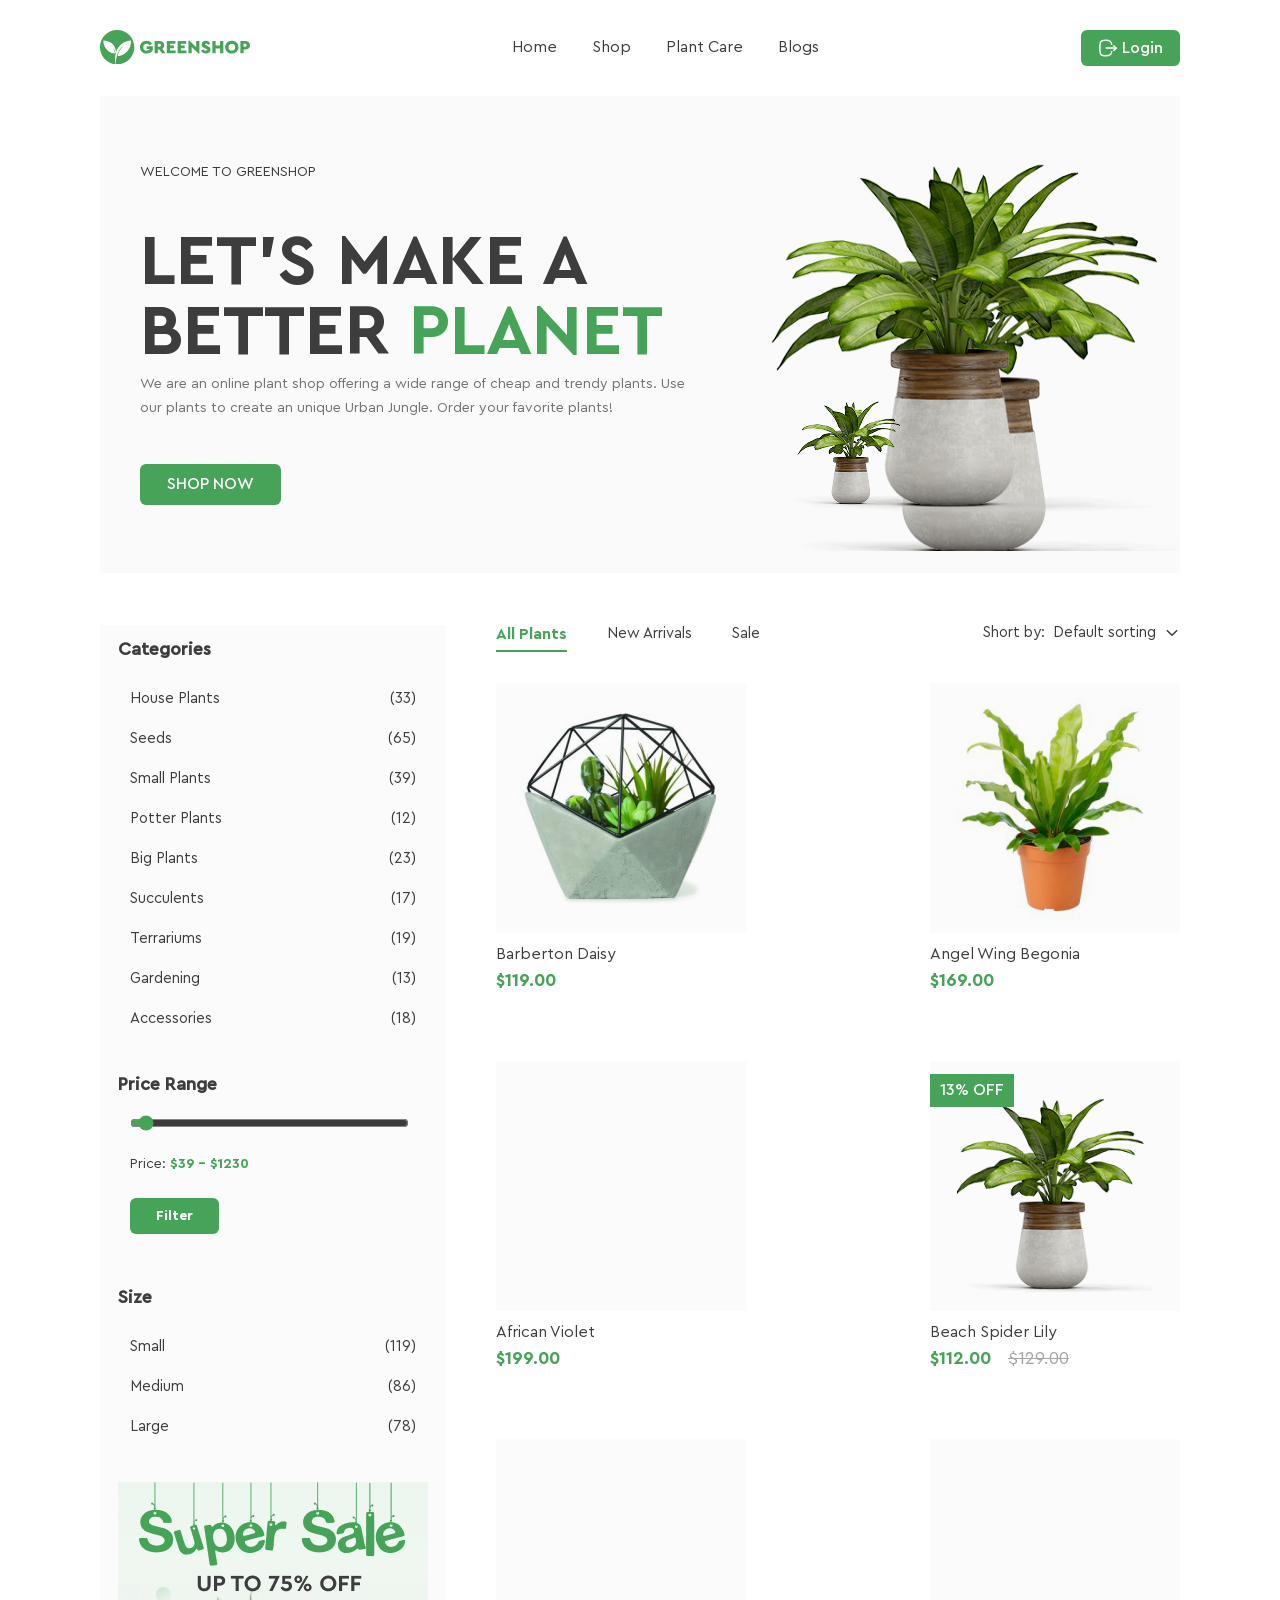
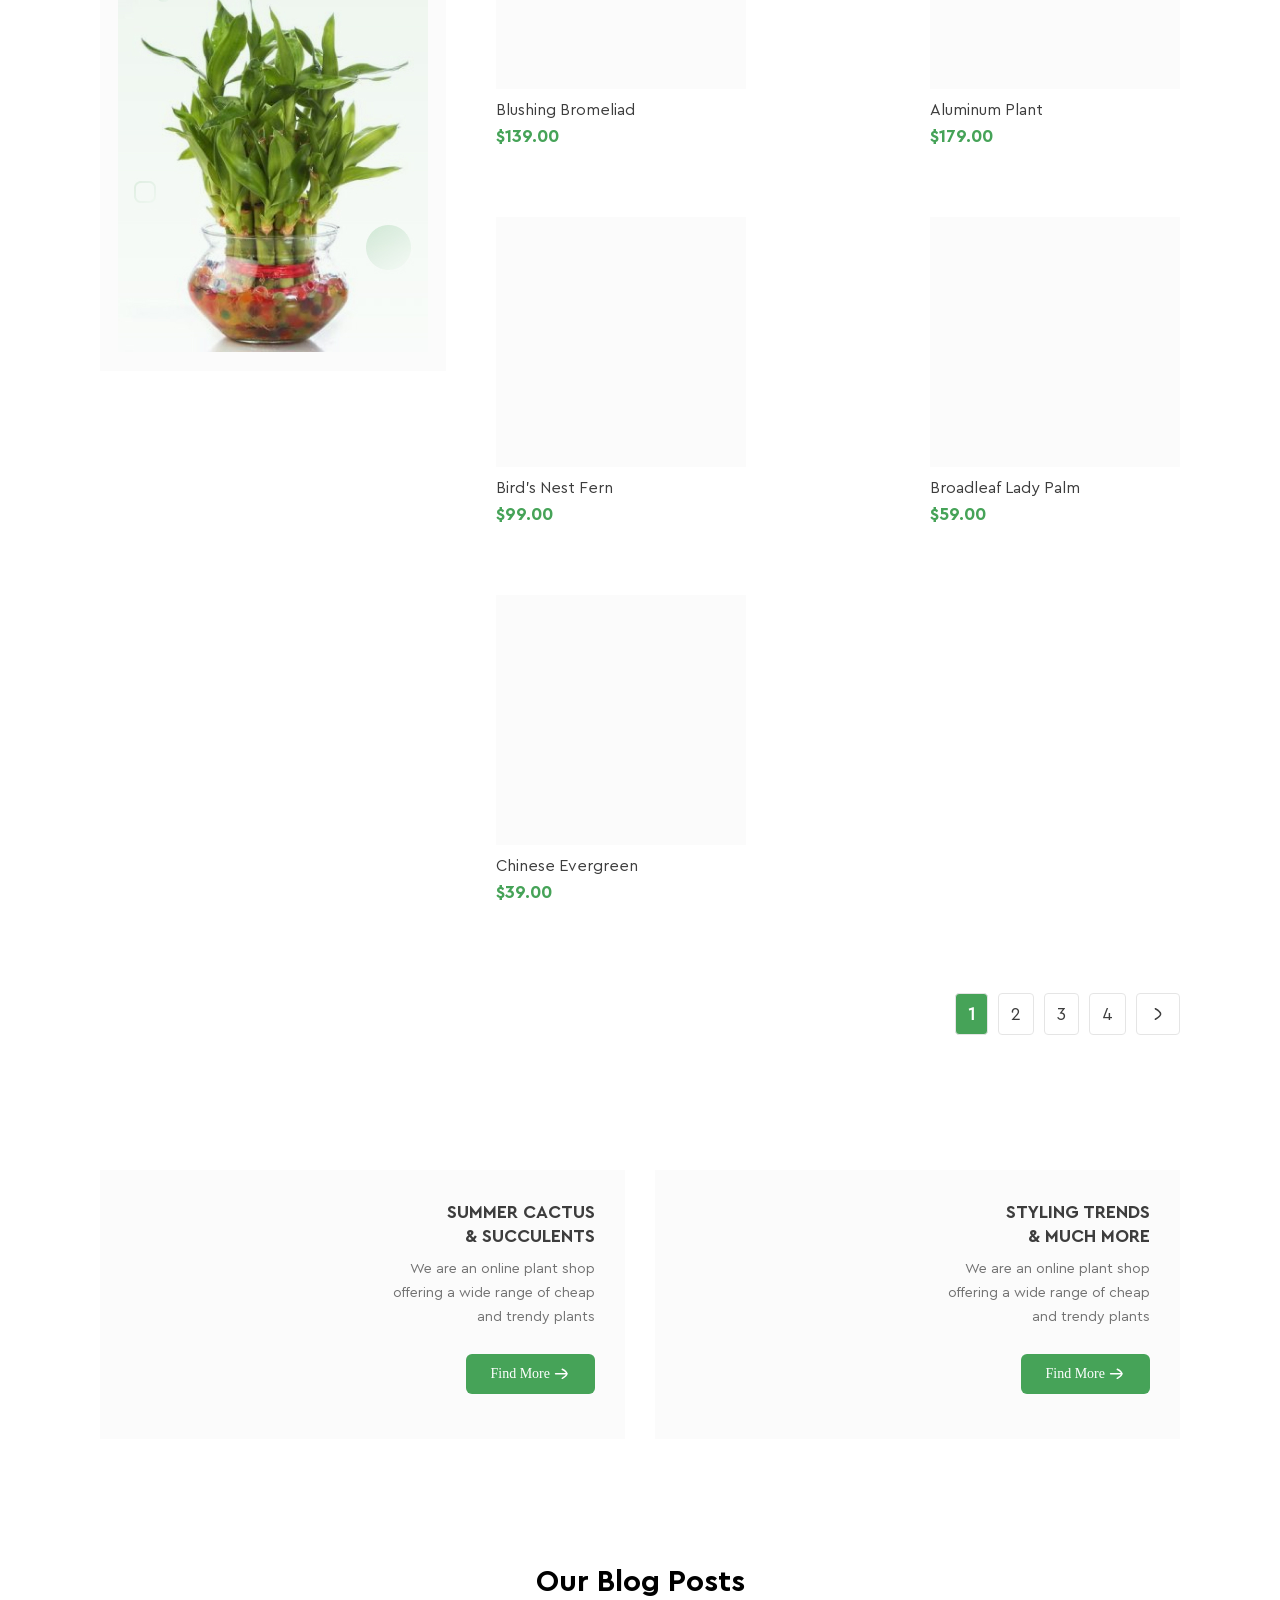
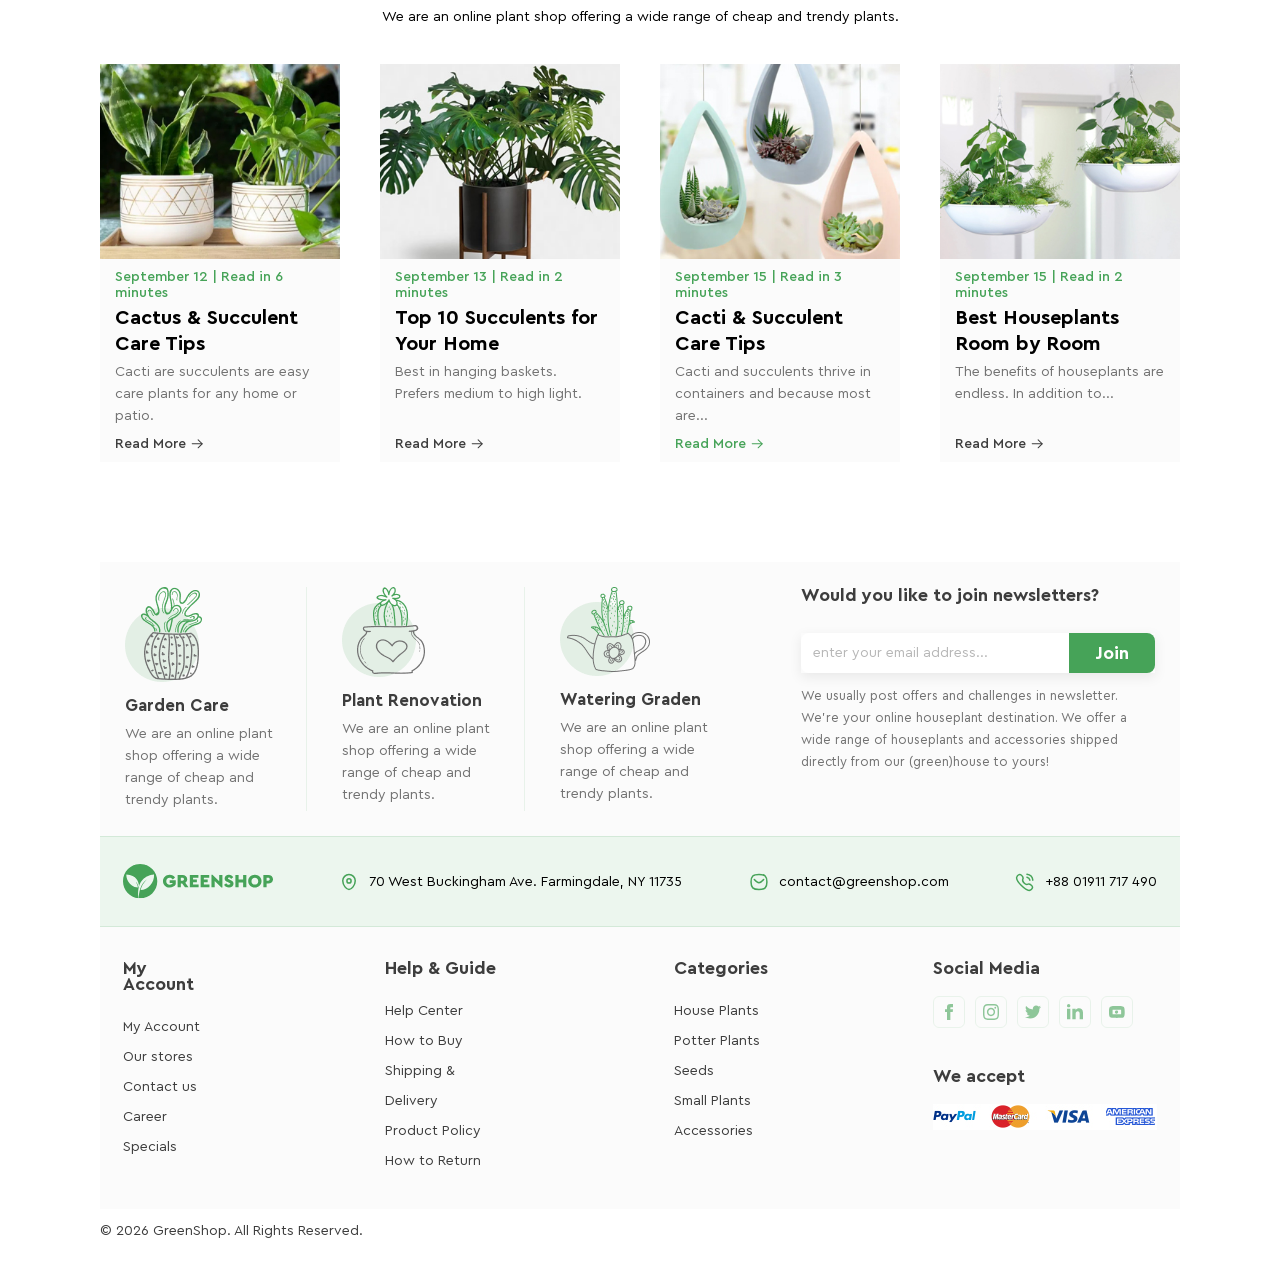
==== commit 256c3d8b: "hw14_corrected" ====
--- a/index.html
+++ b/index.html
@@ -4,7 +4,6 @@
     <meta charset="UTF-8">
     <meta name="viewport" content="width=device-width, initial-scale=1.0">
     <link rel="stylesheet" href="./style/style.css">
-    <link rel="stylesheet" href="./css/style.css">
     <link rel="stylesheet" href="./css/normalize.css">
     <title>GreenShop</title>
 </head>
